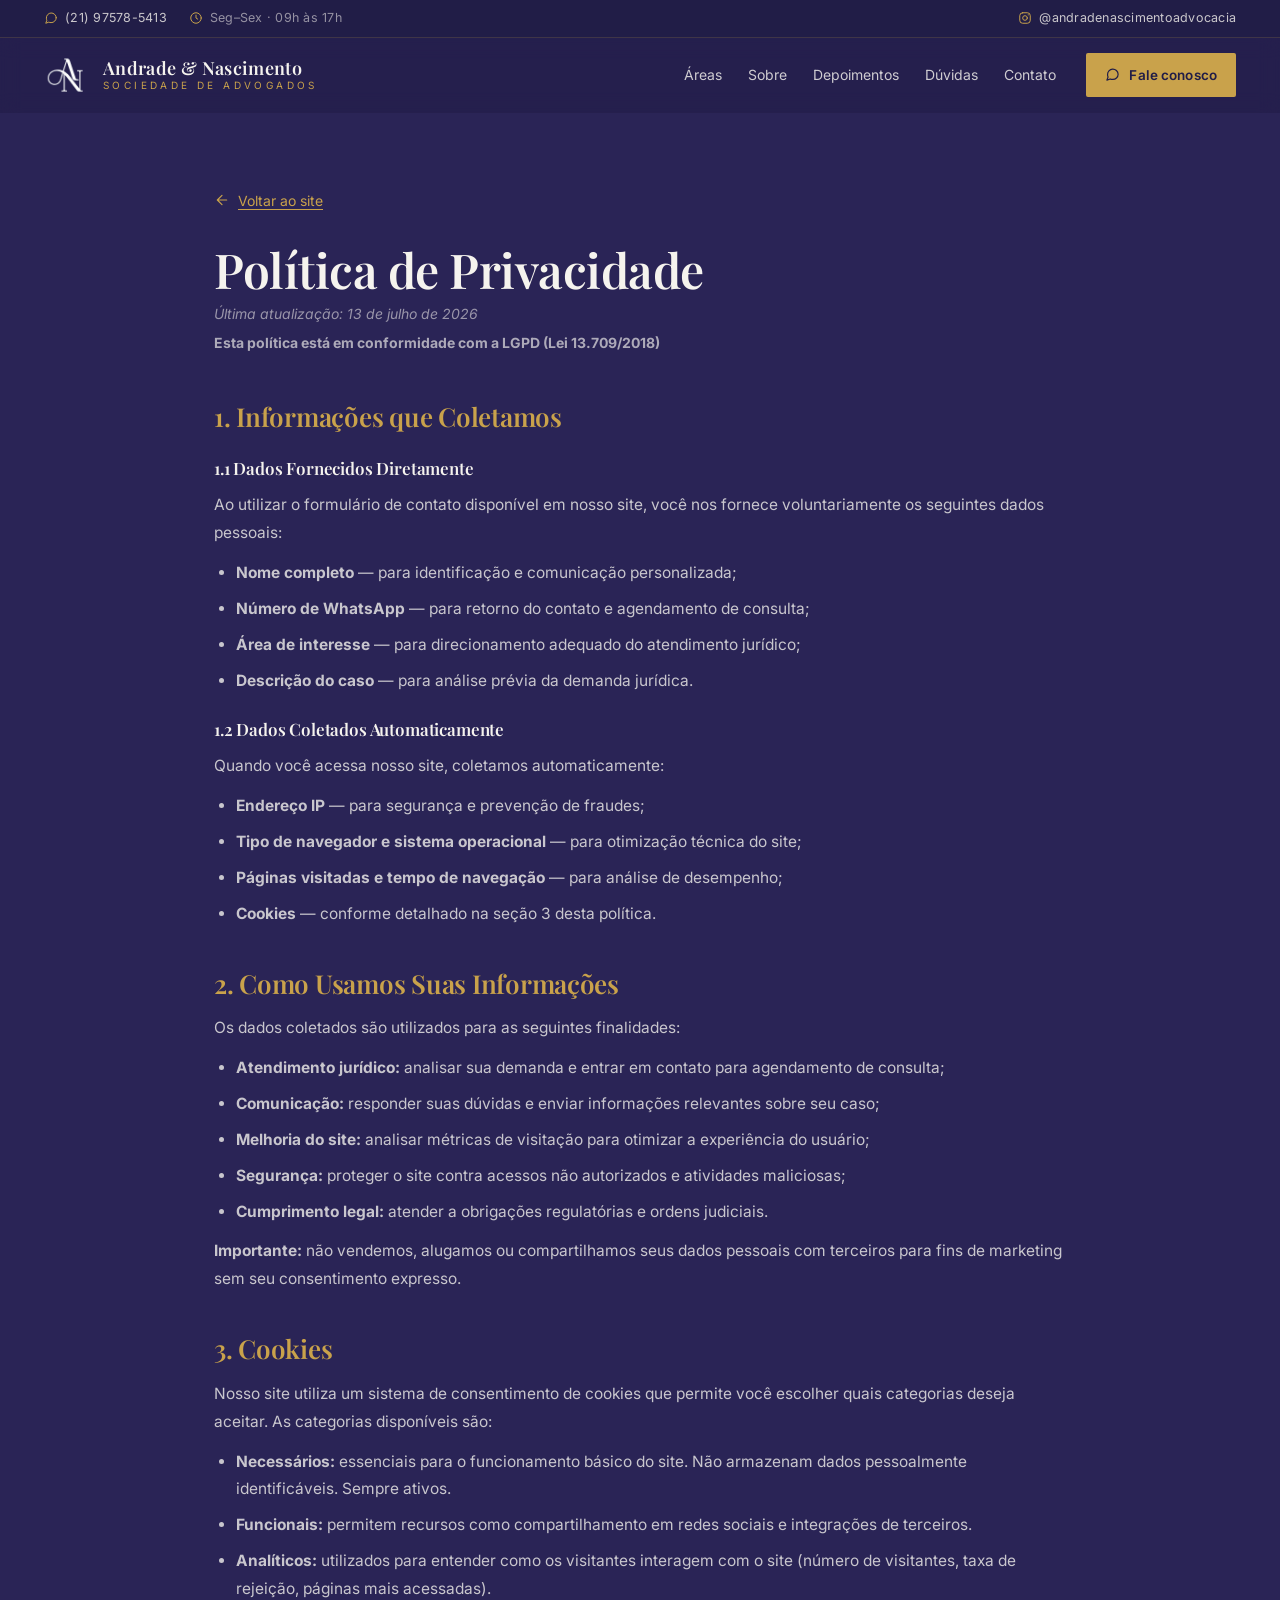
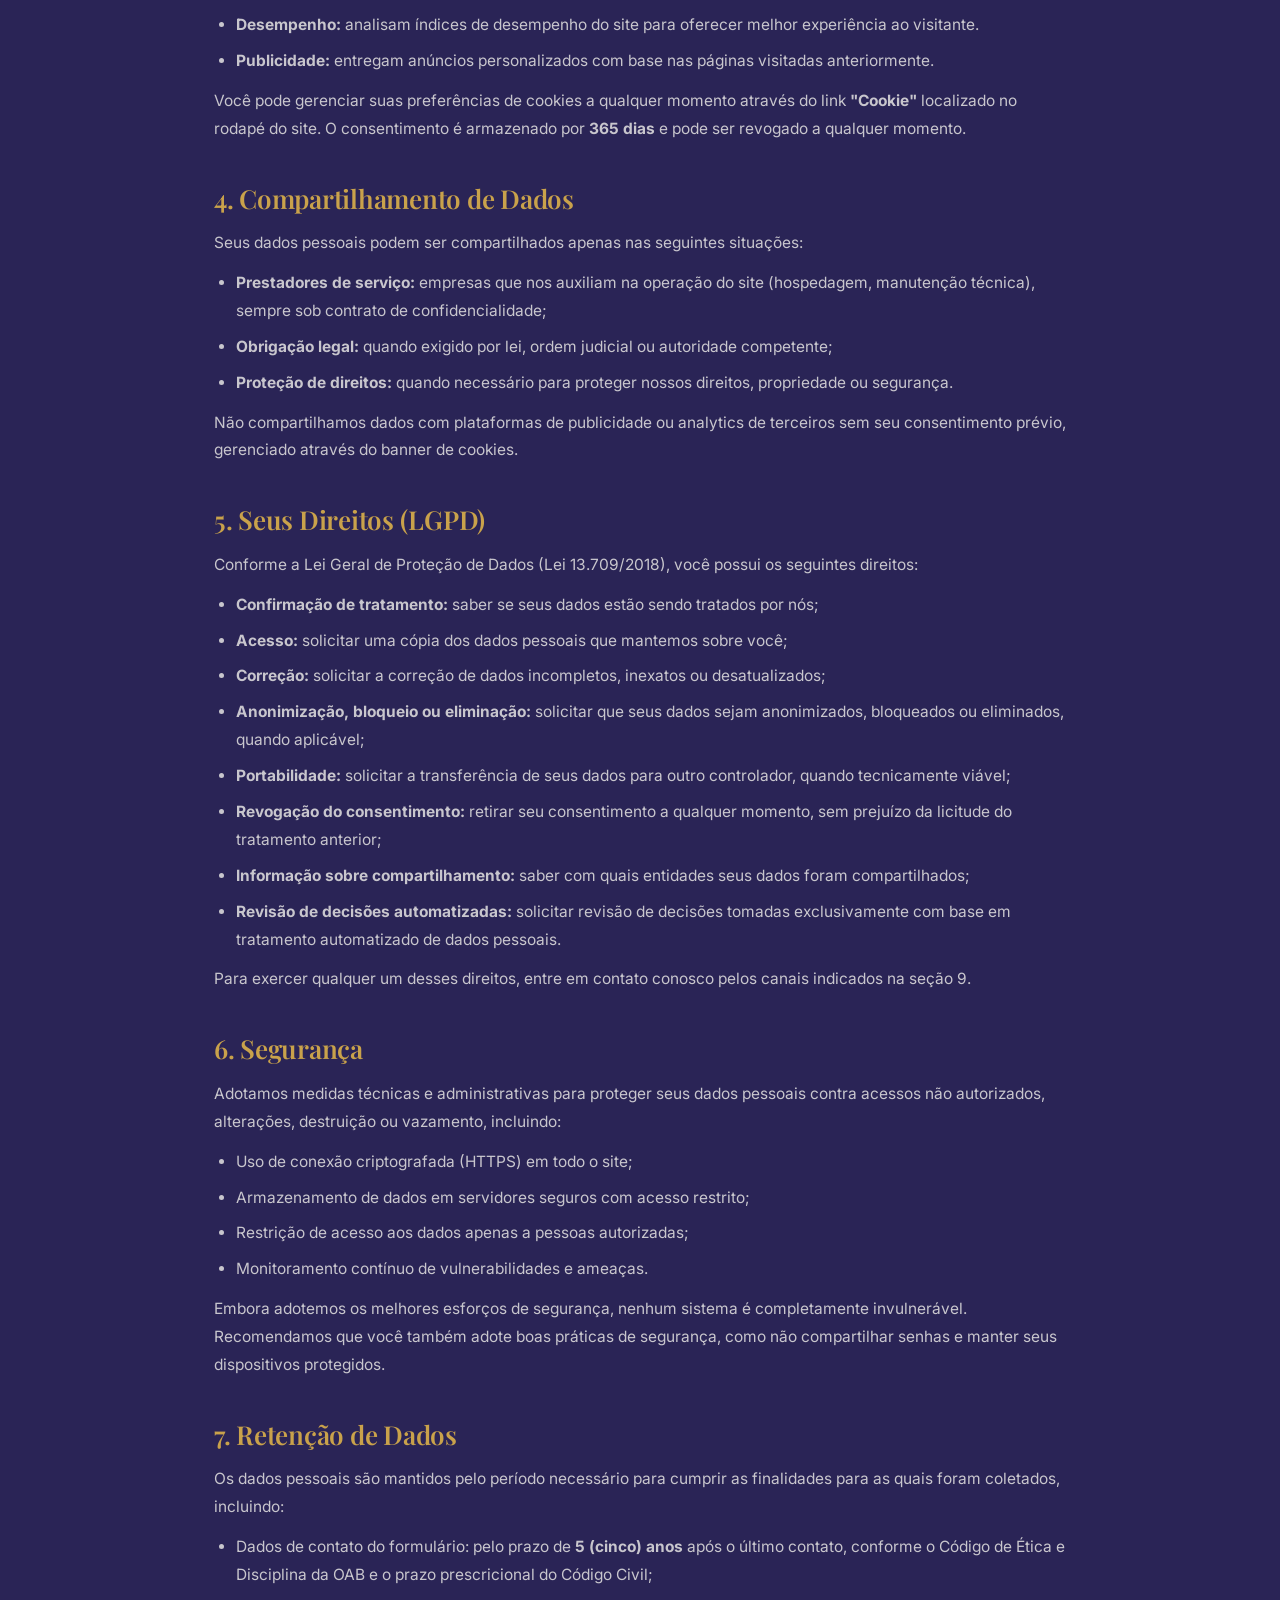
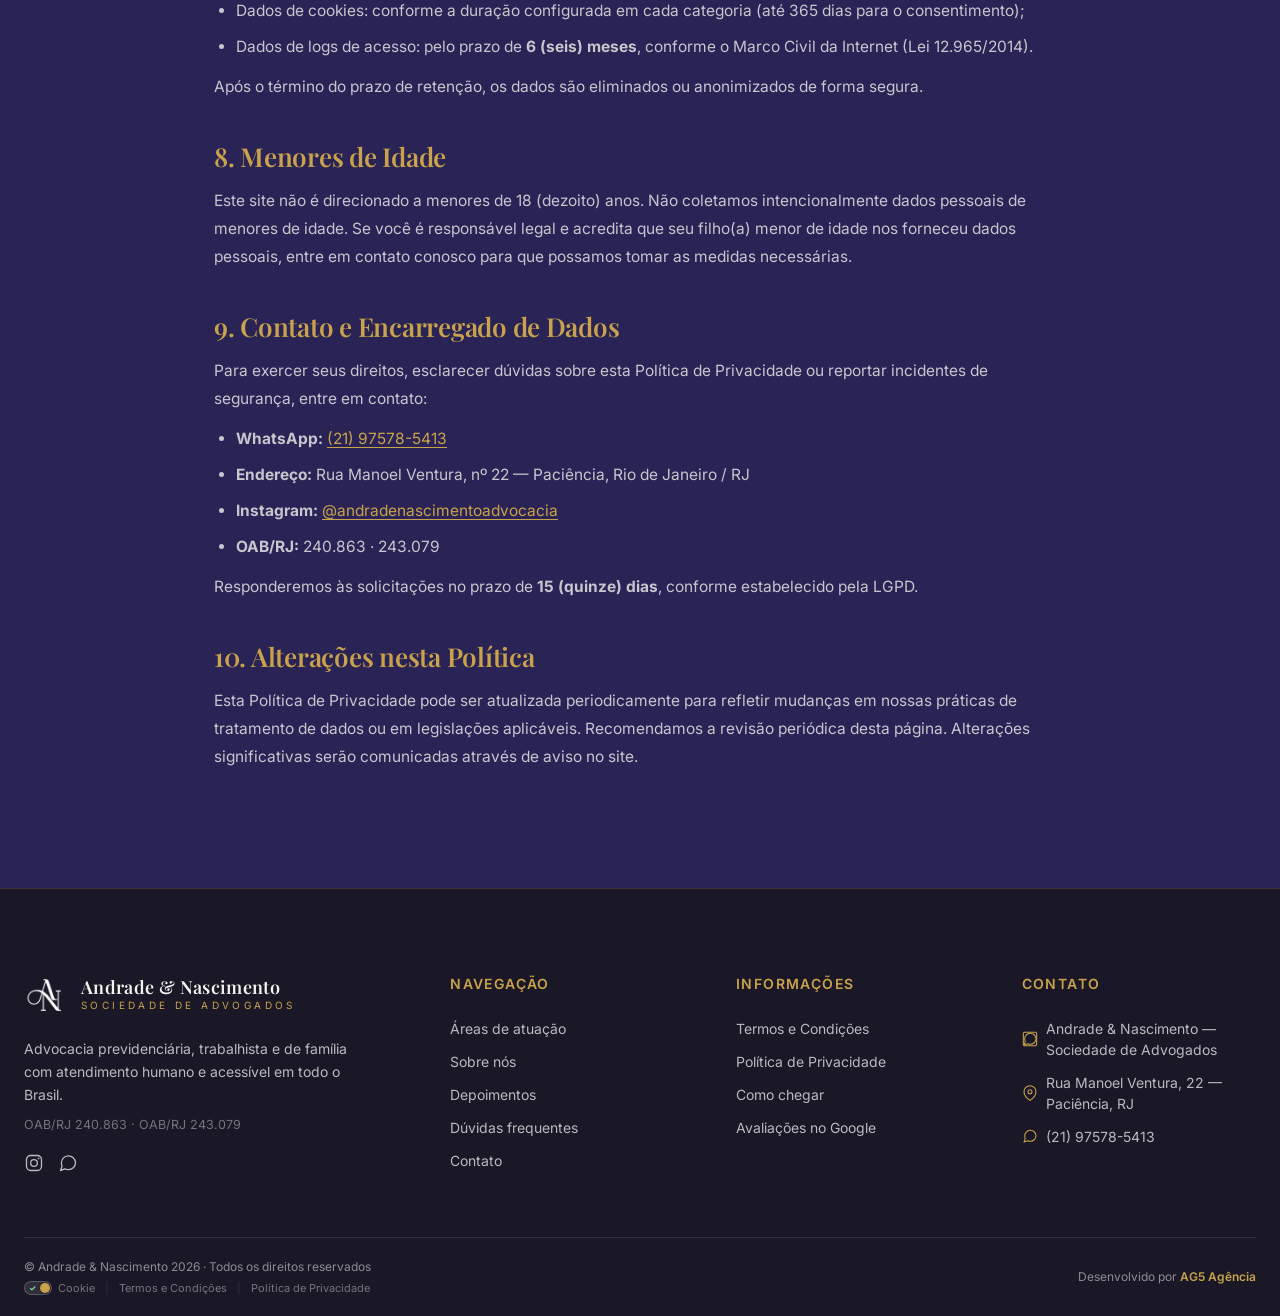
==== politica-de-privacidade.html @ ab5a896f "feat: implement mobile drawer, enhance form validation, and add WhatsApp engagement notifications an" ====
<!DOCTYPE html>
<html lang="pt-BR">
<head>
<meta charset="UTF-8">
<meta name="viewport" content="width=device-width, initial-scale=1.0">
<title>Política de Privacidade — Andrade &amp; Nascimento</title>
<meta name="description" content="Política de Privacidade da Andrade &amp; Nascimento Sociedade de Advogados. Conformidade com a LGPD (Lei 13.709/2018).">
<link rel="icon" href="assets/favicon-andrade-nascimento.webp">
<link rel="preconnect" href="https://fonts.googleapis.com">
<link rel="preconnect" href="https://fonts.gstatic.com" crossorigin>
<link href="https://fonts.googleapis.com/css2?family=Playfair+Display:ital,wght@0,400;0,500;0,600;0,700;0,800;1,400;1,500&family=Inter:wght@300;400;500;600;700&display=swap" rel="stylesheet">
<link rel="stylesheet" href="style.css">
<style>
.legal-page{max-width:900px;margin:0 auto;padding:clamp(40px,6vw,80px) 24px}
.legal-page h1{font-size:clamp(32px,4vw,48px);line-height:1.1;color:var(--offwhite);margin-bottom:8px}
.legal-page .legal-date{font-size:14px;color:rgba(245,243,238,.55);margin-bottom:8px;display:block}
.legal-page .legal-lgpd{font-size:14px;color:rgba(245,243,238,.65);margin-bottom:48px;display:block}
.legal-page section{margin-bottom:40px}
.legal-page h2{font-size:clamp(20px,2.4vw,26px);color:var(--gold);margin-bottom:14px;line-height:1.25}
.legal-page h3{font-size:17px;color:var(--offwhite);margin:22px 0 10px;font-weight:600}
.legal-page p,.legal-page li{font-size:15.5px;line-height:1.8;color:rgba(245,243,238,.78)}
.legal-page ul{margin:12px 0;padding-left:22px}
.legal-page li{margin-bottom:8px}
.legal-page a{color:var(--gold);text-decoration:underline;text-underline-offset:3px}
.legal-page a:hover{color:var(--champagne)}
.legal-back{display:inline-flex;align-items:center;gap:8px;margin-bottom:32px;font-size:14px;color:var(--gold)}
.legal-back svg{width:16px;height:16px}
@media (max-width:560px){
  .legal-page{padding:32px 20px}
  .legal-page h1{font-size:28px}
}
</style>
</head>
<body>

<!-- ===== TOP BAR ===== -->
<div class="topbar">
  <div class="topbar__inner">
    <div class="topbar__left">
      <a class="topbar__item" href="https://wa.me/5521975785413" target="_blank" rel="noopener">
        <svg viewBox="0 0 24 24" fill="none" stroke="var(--gold)" stroke-width="1.7" stroke-linecap="round" stroke-linejoin="round"><path d="M21 11.5a8.4 8.4 0 0 1-8.9 8.4 8.4 8.4 0 0 1-3.9-.8L3 21l1.9-5.1a8.4 8.4 0 0 1-.8-3.6 8.4 8.4 0 1 1 16.9-.8z"/></svg>
        (21) 97578-5413
      </a>
      <span class="topbar__item topbar__item--muted">
        <svg viewBox="0 0 24 24" fill="none" stroke="var(--gold)" stroke-width="1.7" stroke-linecap="round" stroke-linejoin="round"><circle cx="12" cy="12" r="9"/><path d="M12 7v5l3 2"/></svg>
        Seg–Sex · 09h às 17h
      </span>
    </div>
    <a class="topbar__item" href="https://instagram.com/andradenascimentoadvocacia" target="_blank" rel="noopener">
      <svg viewBox="0 0 24 24" fill="none" stroke="var(--gold)" stroke-width="1.7" stroke-linecap="round" stroke-linejoin="round"><rect x="3" y="3" width="18" height="18" rx="5"/><circle cx="12" cy="12" r="4"/><circle cx="17.5" cy="6.5" r="1" fill="var(--gold)" stroke="none"/></svg>
      @andradenascimentoadvocacia
    </a>
  </div>
</div>

<!-- ===== NAV ===== -->
<nav class="nav" id="nav">
  <div class="nav__inner">
    <a class="brand" href="index.html">
      <img src="assets/logo-andrade-nascimento-advocacia.webp" alt="Logotipo Andrade &amp; Nascimento Sociedade de Advogados" width="46" height="46">
      <span class="brand__text">
        <span class="brand__name">Andrade &amp; Nascimento</span>
        <span class="brand__sub">Sociedade de Advogados</span>
      </span>
    </a>
    <div class="nav__right">
      <div class="nav__links">
        <a href="index.html#areas">Áreas</a>
        <a href="index.html#sobre">Sobre</a>
        <a href="index.html#depoimentos">Depoimentos</a>
        <a href="index.html#faq">Dúvidas</a>
        <a href="index.html#contato">Contato</a>
      </div>
      <a class="btn btn--gold btn--sm" href="https://wa.me/5521975785413" target="_blank" rel="noopener">
        <svg viewBox="0 0 24 24" fill="none" stroke="#211d47" stroke-width="1.9" stroke-linecap="round" stroke-linejoin="round"><path d="M21 11.5a8.4 8.4 0 0 1-8.9 8.4 8.4 8.4 0 0 1-3.9-.8L3 21l1.9-5.1a8.4 8.4 0 0 1-.8-3.6 8.4 8.4 0 1 1 16.9-.8z"/></svg>
        Fale conosco
      </a>
    </div>
  </div>
</nav>

<!-- ===== MAIN ===== -->
<main class="legal-page">
  <a class="legal-back" href="index.html">
    <svg viewBox="0 0 24 24" fill="none" stroke="currentColor" stroke-width="1.8" stroke-linecap="round" stroke-linejoin="round"><path d="M19 12H5M12 19l-7-7 7-7"/></svg>
    Voltar ao site
  </a>

  <h1>Política de Privacidade</h1>
  <span class="legal-date"><em>Última atualização: 13 de julho de 2026</em></span>
  <span class="legal-lgpd"><strong>Esta política está em conformidade com a LGPD (Lei 13.709/2018)</strong></span>

  <section>
    <h2>1. Informações que Coletamos</h2>
    <h3>1.1 Dados Fornecidos Diretamente</h3>
    <p>Ao utilizar o formulário de contato disponível em nosso site, você nos fornece voluntariamente os seguintes dados pessoais:</p>
    <ul>
      <li><strong>Nome completo</strong> — para identificação e comunicação personalizada;</li>
      <li><strong>Número de WhatsApp</strong> — para retorno do contato e agendamento de consulta;</li>
      <li><strong>Área de interesse</strong> — para direcionamento adequado do atendimento jurídico;</li>
      <li><strong>Descrição do caso</strong> — para análise prévia da demanda jurídica.</li>
    </ul>
    <h3>1.2 Dados Coletados Automaticamente</h3>
    <p>Quando você acessa nosso site, coletamos automaticamente:</p>
    <ul>
      <li><strong>Endereço IP</strong> — para segurança e prevenção de fraudes;</li>
      <li><strong>Tipo de navegador e sistema operacional</strong> — para otimização técnica do site;</li>
      <li><strong>Páginas visitadas e tempo de navegação</strong> — para análise de desempenho;</li>
      <li><strong>Cookies</strong> — conforme detalhado na seção 3 desta política.</li>
    </ul>
  </section>

  <section>
    <h2>2. Como Usamos Suas Informações</h2>
    <p>Os dados coletados são utilizados para as seguintes finalidades:</p>
    <ul>
      <li><strong>Atendimento jurídico:</strong> analisar sua demanda e entrar em contato para agendamento de consulta;</li>
      <li><strong>Comunicação:</strong> responder suas dúvidas e enviar informações relevantes sobre seu caso;</li>
      <li><strong>Melhoria do site:</strong> analisar métricas de visitação para otimizar a experiência do usuário;</li>
      <li><strong>Segurança:</strong> proteger o site contra acessos não autorizados e atividades maliciosas;</li>
      <li><strong>Cumprimento legal:</strong> atender a obrigações regulatórias e ordens judiciais.</li>
    </ul>
    <p><strong>Importante:</strong> não vendemos, alugamos ou compartilhamos seus dados pessoais com terceiros para fins de marketing sem seu consentimento expresso.</p>
  </section>

  <section>
    <h2>3. Cookies</h2>
    <p>Nosso site utiliza um sistema de consentimento de cookies que permite você escolher quais categorias deseja aceitar. As categorias disponíveis são:</p>
    <ul>
      <li><strong>Necessários:</strong> essenciais para o funcionamento básico do site. Não armazenam dados pessoalmente identificáveis. Sempre ativos.</li>
      <li><strong>Funcionais:</strong> permitem recursos como compartilhamento em redes sociais e integrações de terceiros.</li>
      <li><strong>Analíticos:</strong> utilizados para entender como os visitantes interagem com o site (número de visitantes, taxa de rejeição, páginas mais acessadas).</li>
      <li><strong>Desempenho:</strong> analisam índices de desempenho do site para oferecer melhor experiência ao visitante.</li>
      <li><strong>Publicidade:</strong> entregam anúncios personalizados com base nas páginas visitadas anteriormente.</li>
    </ul>
    <p>Você pode gerenciar suas preferências de cookies a qualquer momento através do link <strong>"Cookie"</strong> localizado no rodapé do site. O consentimento é armazenado por <strong>365 dias</strong> e pode ser revogado a qualquer momento.</p>
  </section>

  <section>
    <h2>4. Compartilhamento de Dados</h2>
    <p>Seus dados pessoais podem ser compartilhados apenas nas seguintes situações:</p>
    <ul>
      <li><strong>Prestadores de serviço:</strong> empresas que nos auxiliam na operação do site (hospedagem, manutenção técnica), sempre sob contrato de confidencialidade;</li>
      <li><strong>Obrigação legal:</strong> quando exigido por lei, ordem judicial ou autoridade competente;</li>
      <li><strong>Proteção de direitos:</strong> quando necessário para proteger nossos direitos, propriedade ou segurança.</li>
    </ul>
    <p>Não compartilhamos dados com plataformas de publicidade ou analytics de terceiros sem seu consentimento prévio, gerenciado através do banner de cookies.</p>
  </section>

  <section>
    <h2>5. Seus Direitos (LGPD)</h2>
    <p>Conforme a Lei Geral de Proteção de Dados (Lei 13.709/2018), você possui os seguintes direitos:</p>
    <ul>
      <li><strong>Confirmação de tratamento:</strong> saber se seus dados estão sendo tratados por nós;</li>
      <li><strong>Acesso:</strong> solicitar uma cópia dos dados pessoais que mantemos sobre você;</li>
      <li><strong>Correção:</strong> solicitar a correção de dados incompletos, inexatos ou desatualizados;</li>
      <li><strong>Anonimização, bloqueio ou eliminação:</strong> solicitar que seus dados sejam anonimizados, bloqueados ou eliminados, quando aplicável;</li>
      <li><strong>Portabilidade:</strong> solicitar a transferência de seus dados para outro controlador, quando tecnicamente viável;</li>
      <li><strong>Revogação do consentimento:</strong> retirar seu consentimento a qualquer momento, sem prejuízo da licitude do tratamento anterior;</li>
      <li><strong>Informação sobre compartilhamento:</strong> saber com quais entidades seus dados foram compartilhados;</li>
      <li><strong>Revisão de decisões automatizadas:</strong> solicitar revisão de decisões tomadas exclusivamente com base em tratamento automatizado de dados pessoais.</li>
    </ul>
    <p>Para exercer qualquer um desses direitos, entre em contato conosco pelos canais indicados na seção 9.</p>
  </section>

  <section>
    <h2>6. Segurança</h2>
    <p>Adotamos medidas técnicas e administrativas para proteger seus dados pessoais contra acessos não autorizados, alterações, destruição ou vazamento, incluindo:</p>
    <ul>
      <li>Uso de conexão criptografada (HTTPS) em todo o site;</li>
      <li>Armazenamento de dados em servidores seguros com acesso restrito;</li>
      <li>Restrição de acesso aos dados apenas a pessoas autorizadas;</li>
      <li>Monitoramento contínuo de vulnerabilidades e ameaças.</li>
    </ul>
    <p>Embora adotemos os melhores esforços de segurança, nenhum sistema é completamente invulnerável. Recomendamos que você também adote boas práticas de segurança, como não compartilhar senhas e manter seus dispositivos protegidos.</p>
  </section>

  <section>
    <h2>7. Retenção de Dados</h2>
    <p>Os dados pessoais são mantidos pelo período necessário para cumprir as finalidades para as quais foram coletados, incluindo:</p>
    <ul>
      <li>Dados de contato do formulário: pelo prazo de <strong>5 (cinco) anos</strong> após o último contato, conforme o Código de Ética e Disciplina da OAB e o prazo prescricional do Código Civil;</li>
      <li>Dados de cookies: conforme a duração configurada em cada categoria (até 365 dias para o consentimento);</li>
      <li>Dados de logs de acesso: pelo prazo de <strong>6 (seis) meses</strong>, conforme o Marco Civil da Internet (Lei 12.965/2014).</li>
    </ul>
    <p>Após o término do prazo de retenção, os dados são eliminados ou anonimizados de forma segura.</p>
  </section>

  <section>
    <h2>8. Menores de Idade</h2>
    <p>Este site não é direcionado a menores de 18 (dezoito) anos. Não coletamos intencionalmente dados pessoais de menores de idade. Se você é responsável legal e acredita que seu filho(a) menor de idade nos forneceu dados pessoais, entre em contato conosco para que possamos tomar as medidas necessárias.</p>
  </section>

  <section>
    <h2>9. Contato e Encarregado de Dados</h2>
    <p>Para exercer seus direitos, esclarecer dúvidas sobre esta Política de Privacidade ou reportar incidentes de segurança, entre em contato:</p>
    <ul>
      <li><strong>WhatsApp:</strong> <a href="https://wa.me/5521975785413" target="_blank" rel="noopener">(21) 97578-5413</a></li>
      <li><strong>Endereço:</strong> Rua Manoel Ventura, nº 22 — Paciência, Rio de Janeiro / RJ</li>
      <li><strong>Instagram:</strong> <a href="https://instagram.com/andradenascimentoadvocacia" target="_blank" rel="noopener">@andradenascimentoadvocacia</a></li>
      <li><strong>OAB/RJ:</strong> 240.863 · 243.079</li>
    </ul>
    <p>Responderemos às solicitações no prazo de <strong>15 (quinze) dias</strong>, conforme estabelecido pela LGPD.</p>
  </section>

  <section>
    <h2>10. Alterações nesta Política</h2>
    <p>Esta Política de Privacidade pode ser atualizada periodicamente para refletir mudanças em nossas práticas de tratamento de dados ou em legislações aplicáveis. Recomendamos a revisão periódica desta página. Alterações significativas serão comunicadas através de aviso no site.</p>
  </section>
</main>

<!-- ===== FOOTER ===== -->
<footer class="footer">
  <div class="footer__inner">
    <div class="footer__grid">
      <!-- Coluna 1: Marca/Identidade -->
      <div class="footer__col footer__col--brand">
        <div class="brand brand--footer">
          <img src="assets/logo-andrade-nascimento-advocacia.webp" alt="Logotipo Andrade &amp; Nascimento Sociedade de Advogados" width="44" height="44">
          <span class="brand__text">
            <span class="brand__name">Andrade &amp; Nascimento</span>
            <span class="brand__sub">Sociedade de Advogados</span>
          </span>
        </div>
        <p class="footer__about">Advocacia previdenciária, trabalhista e de família com atendimento humano e acessível em todo o Brasil.</p>
        <p class="footer__oab">OAB/RJ 240.863 · OAB/RJ 243.079</p>
        <div class="footer__social">
          <a href="https://instagram.com/andradenascimentoadvocacia" target="_blank" rel="noopener" aria-label="Instagram">
            <svg viewBox="0 0 24 24" fill="none" stroke="currentColor" stroke-width="1.6" stroke-linecap="round" stroke-linejoin="round"><rect x="3" y="3" width="18" height="18" rx="5"/><circle cx="12" cy="12" r="4"/><circle cx="17.5" cy="6.5" r="1" fill="currentColor" stroke="none"/></svg>
          </a>
          <a href="https://wa.me/5521975785413" target="_blank" rel="noopener" aria-label="WhatsApp">
            <svg viewBox="0 0 24 24" fill="none" stroke="currentColor" stroke-width="1.6" stroke-linecap="round" stroke-linejoin="round"><path d="M21 11.5a8.4 8.4 0 0 1-8.9 8.4 8.4 8.4 0 0 1-3.9-.8L3 21l1.9-5.1a8.4 8.4 0 0 1-.8-3.6 8.4 8.4 0 1 1 16.9-.8z"/></svg>
          </a>
        </div>
      </div>
      <!-- Coluna 2: Links Rápidos -->
      <div class="footer__col">
        <p class="footer__title">Navegação</p>
        <div class="footer__links">
          <a href="index.html#areas">Áreas de atuação</a>
          <a href="index.html#sobre">Sobre nós</a>
          <a href="index.html#depoimentos">Depoimentos</a>
          <a href="index.html#faq">Dúvidas frequentes</a>
          <a href="index.html#contato">Contato</a>
        </div>
      </div>
      <!-- Coluna 3: Links Úteis -->
      <div class="footer__col">
        <p class="footer__title">Informações</p>
        <div class="footer__links">
          <a href="termos-e-condicoes.html">Termos e Condições</a>
          <a href="politica-de-privacidade.html">Política de Privacidade</a>
          <a href="index.html#localizacao">Como chegar</a>
          <a href="https://www.google.com/search?q=Andrade+e+Nascimento+Advocacia+Paci%C3%AAncia" target="_blank" rel="noopener">Avaliações no Google</a>
        </div>
      </div>
      <!-- Coluna 4: Contato -->
      <div class="footer__col">
        <p class="footer__title">Contato</p>
        <div class="footer__links footer__links--contact">
          <a class="footer__contact" href="https://www.google.com/search?q=Andrade+e+Nascimento+Advocacia+Paci%C3%AAncia" target="_blank" rel="noopener">
            <svg viewBox="0 0 24 24" fill="none" stroke="var(--gold)" stroke-width="1.6" stroke-linecap="round" stroke-linejoin="round"><path d="M3 21l1.9-5.1a8.4 8.4 0 0 1-.8-3.6 8.4 8.4 0 1 1 16.9-.8 8.4 8.4 0 0 1-8.9 8.4 8.4 8.4 0 0 1-3.9-.8L3 21z"/><rect x="2" y="2" width="20" height="20" rx="2" fill="none"/></svg>
            Andrade &amp; Nascimento — Sociedade de Advogados
          </a>
          <a class="footer__contact" href="https://www.google.com/maps/dir/?api=1&destination=Rua+Manoel+Ventura+22+Paci%C3%AAncia+Rio+de+Janeiro+RJ" target="_blank" rel="noopener">
            <svg viewBox="0 0 24 24" fill="none" stroke="var(--gold)" stroke-width="1.6" stroke-linecap="round" stroke-linejoin="round"><path d="M21 10c0 7-9 13-9 13s-9-6-9-13a9 9 0 0 1 18 0z"/><circle cx="12" cy="10" r="3"/></svg>
            Rua Manoel Ventura, 22 — Paciência, RJ
          </a>
          <a class="footer__contact" href="https://wa.me/5521975785413" target="_blank" rel="noopener">
            <svg viewBox="0 0 24 24" fill="none" stroke="var(--gold)" stroke-width="1.6" stroke-linecap="round" stroke-linejoin="round"><path d="M21 11.5a8.4 8.4 0 0 1-8.9 8.4 8.4 8.4 0 0 1-3.9-.8L3 21l1.9-5.1a8.4 8.4 0 0 1-.8-3.6 8.4 8.4 0 1 1 16.9-.8z"/></svg>
            (21) 97578-5413
          </a>
        </div>
      </div>
    </div>
    <div class="footer__bottom">
      <div class="footer__credits-left">
        <span>© Andrade &amp; Nascimento 2026 · Todos os direitos reservados</span>
        <div class="footer-legal-links">
          
<a href="#" id="ck-prefs-link" class="ck-prefs-link">
  <span id="cookie-toggle" class="cookie-toggle">
    <span class="cookie-toggle__check">✓</span>
    <span class="cookie-toggle__x">✕</span>
    <span id="cookie-toggle-dot" class="cookie-toggle__dot"></span>
  </span>
  Cookie
</a>
          <span class="footer-legal-links__sep">|</span>
          <a href="termos-e-condicoes.html">Termos e Condições</a>
          <span class="footer-legal-links__sep">|</span>
          <a href="politica-de-privacidade.html">Política de Privacidade</a>
        </div>
      </div>
      <div class="footer__credits-right">
        <span>Desenvolvido por <a href="https://www.ag5agencia.com.br" target="_blank" rel="noopener" class="footer__ag5">AG5 Agência</a></span>
      </div>
    </div>
  </div>
</footer>

<script src="cookie-banner.js" defer></script>
</body>
</html>
---- style.css ----
/* =========================================================
   Andrade & Nascimento — Sociedade de Advogados
   style.css
   ========================================================= */

:root{
  --indigo:#2A2456;      /* fundo base */
  --violet:#3F3169;      /* secundário */
  --navy:#21374D;        /* apoio */
  --indigo-deep:#211d47; /* seções escuras */
  --graphite:#1A1726;    /* texto/rodapé escuro */
  --gold:#C9A24B;        /* destaque principal */
  --champagne:#E4C978;   /* realce */
  --offwhite:#F5F3EE;    /* texto claro */
  --ink:#1A1726;         /* texto sobre claro */

  --serif:'Playfair Display', Georgia, serif;
  --sans:'Inter', system-ui, -apple-system, sans-serif;

  --max:1240px;
  --pad-y:clamp(70px,10vw,120px);
  --pad-x:24px;
  --ease:cubic-bezier(.22,1,.36,1);
}

*{box-sizing:border-box}
html{scroll-behavior:smooth}
body{
  margin:0;
  background:var(--indigo);
  color:var(--offwhite);
  font-family:var(--sans);
  line-height:1.5;
  -webkit-font-smoothing:antialiased;
  overflow-x:hidden;
}
img{display:block;max-width:100%}
h1,h2,h3{margin:0;font-family:var(--serif);font-weight:600;letter-spacing:-.01em}
p{margin:0}
a{color:var(--gold);text-decoration:none;transition:color .25s ease}
a:hover{color:var(--champagne)}
svg{display:block}
::selection{background:var(--gold);color:var(--indigo-deep)}

/* ---------- Utilities ---------- */
.eyebrow{
  font-size:12.5px;letter-spacing:.3em;text-transform:uppercase;
  color:var(--gold);margin:0 0 20px;
}
.eyebrow--line{display:inline-flex;align-items:center;gap:12px}
.eyebrow--line::before{content:"";width:34px;height:1px;background:var(--gold)}

.stars{display:inline-flex;gap:3px}
.stars::before,.stars--gold::before{content:none}

.section-head{max-width:640px;margin-bottom:clamp(40px,6vw,70px)}
.section-head h2{font-size:clamp(30px,4.2vw,52px);line-height:1.1;color:var(--offwhite)}
.section-head--center{text-align:center;margin-left:auto;margin-right:auto}
.section-head--center h2{font-size:clamp(28px,4vw,48px)}
.section-head__text{margin-top:20px;font-size:16px;line-height:1.65;color:rgba(245,243,238,.72)}

.link-arrow{display:inline-flex;align-items:center;gap:9px;font-weight:500;margin-top:26px}
.link-arrow svg{width:17px;height:17px}

/* ---------- Buttons ---------- */
.btn{
  display:inline-flex;align-items:center;justify-content:center;gap:9px;
  font-size:15px;font-weight:600;padding:15px 26px;border-radius:2px;
  border:1px solid transparent;cursor:pointer;letter-spacing:.01em;
  transition:background .25s ease,transform .25s ease,border-color .25s ease,color .25s ease;
}
.btn svg{width:17px;height:17px}
.btn--sm{font-size:13.5px;padding:11px 18px}
.btn--sm svg{width:15px;height:15px}
.btn--block{width:100%}
.btn--gold{background:var(--gold);color:var(--indigo-deep)}
.btn--gold:hover{background:var(--champagne);color:var(--indigo-deep);transform:translateY(-2px)}
.btn--outline{background:transparent;color:var(--offwhite);border-color:rgba(201,162,75,.55)}
.btn--outline:hover{border-color:var(--champagne);color:var(--champagne)}

/* ---------- Reveal ---------- */
.reveal{opacity:0;will-change:opacity,transform;
  transition:opacity .7s var(--ease),transform .7s var(--ease)}
.reveal[data-reveal="up"]{transform:translateY(28px)}
.reveal[data-reveal="left"]{transform:translateX(-38px)}
.reveal[data-reveal="scale"]{transform:scale(.96)}
.reveal.is-shown{opacity:1;transform:none}

/* ---------- Top bar ---------- */
.topbar{background:var(--indigo-deep);border-bottom:1px solid rgba(201,162,75,.18);
  font-size:12.5px;letter-spacing:.02em}
.topbar__inner{max-width:var(--max);margin:0 auto;padding:9px var(--pad-x);
  display:flex;align-items:center;justify-content:space-between;gap:16px;color:rgba(245,243,238,.72)}
.topbar__left{display:flex;align-items:center;gap:22px;flex-wrap:wrap}
.topbar__item{display:inline-flex;align-items:center;gap:7px;color:rgba(245,243,238,.8)}
.topbar__item svg{width:14px;height:14px}
.topbar__item--muted{color:rgba(245,243,238,.55)}

/* ---------- Nav ---------- */
.nav{position:sticky;top:0;z-index:60;background:rgba(33,29,71,.55);
  backdrop-filter:blur(10px);border-bottom:1px solid rgba(201,162,75,0);
  transition:background .35s ease,border-color .35s ease,box-shadow .35s ease}
.nav.is-scrolled{background:rgba(20,17,45,.96);border-bottom-color:rgba(201,162,75,.18);
  box-shadow:0 10px 40px -20px rgba(0,0,0,.6)}
.nav__inner{max-width:var(--max);margin:0 auto;padding:14px var(--pad-x);
  display:flex;align-items:center;justify-content:space-between;gap:18px}
.brand{display:flex;align-items:center;gap:13px;color:var(--offwhite)}
.brand img{width:46px;height:46px;object-fit:contain}
.brand__text{display:flex;flex-direction:column;line-height:1.05}
.brand__name{font-family:var(--serif);font-size:18px;font-weight:600;letter-spacing:.02em;color:var(--offwhite)}
.brand__sub{font-size:10px;letter-spacing:.34em;text-transform:uppercase;color:var(--gold);margin-top:3px}
.nav__right{display:flex;align-items:center;gap:30px}
.nav__links{display:flex;align-items:center;gap:26px;font-size:14px}
.nav__links a{color:rgba(245,243,238,.82)}
.nav__links a:hover{color:var(--champagne)}
.burger{display:none;background:none;border:none;color:var(--offwhite);cursor:pointer;padding:6px}
.burger svg{width:26px;height:26px}

/* ---------- Mobile drawer ---------- */
.drawer-overlay{position:fixed;inset:0;z-index:9998;background:rgba(15,12,34,.62);
  opacity:0;visibility:hidden;pointer-events:none;transition:opacity .38s ease,visibility .38s ease}
.drawer-overlay.is-open{opacity:1;visibility:visible;pointer-events:auto}
.drawer{position:fixed;top:0;right:0;bottom:0;z-index:9999;width:min(86vw,360px);
  background:var(--indigo-deep);border-left:1px solid rgba(201,162,75,.22);
  box-shadow:-26px 0 70px rgba(0,0,0,.45);
  display:flex;flex-direction:column;padding:24px 24px 30px;
  transform:translateX(100%);transition:transform .42s var(--ease);
  overflow-y:auto;overscroll-behavior:contain}
.drawer.is-open{transform:translateX(0)}
.drawer__head{display:flex;justify-content:space-between;align-items:center;gap:14px;
  margin-bottom:28px;padding-bottom:20px;border-bottom:1px solid rgba(201,162,75,.16)}
.drawer__brand{display:flex;align-items:center;gap:11px}
.drawer__brand img{width:38px;height:38px}
.drawer__brand .brand__name{font-family:var(--serif);font-size:16px;line-height:1.1;color:var(--offwhite)}
.drawer__brand .brand__sub{display:block;font-size:10.5px;letter-spacing:.14em;text-transform:uppercase;color:var(--gold);margin-top:3px}
.drawer__close{background:none;border:none;color:var(--offwhite);cursor:pointer;padding:6px;flex-shrink:0;transition:color .2s ease,transform .25s ease}
.drawer__close:hover{color:var(--champagne);transform:rotate(90deg)}
.drawer__close svg{width:26px;height:26px}
.drawer__links{display:flex;flex-direction:column;font-family:var(--serif);font-size:25px}
.drawer__links a{color:var(--offwhite);opacity:.78;padding:14px 0;border-bottom:1px solid rgba(201,162,75,.12);
  transition:opacity .22s ease,color .22s ease,padding-left .22s ease}
.drawer__links a:hover{opacity:1;color:var(--champagne);padding-left:8px}
.drawer__links a:last-child{border-bottom:none}
.drawer__cta{margin-top:auto;font-size:16px;padding:16px}

/* ---------- Hero ---------- */
.hero{position:relative;min-height:92vh;display:flex;align-items:center;overflow:hidden}
.hero__bg{position:absolute;inset:0;background:url('assets/equipe-advogadas-andrade-nascimento.webp') center/cover;background-position:70% 28%}
.hero__overlay{position:absolute;inset:0;background:linear-gradient(103deg,rgba(20,17,45,.96) 0%,rgba(33,29,71,.9) 38%,rgba(42,36,86,.6) 72%,rgba(42,36,86,.32) 100%)}
.hero__fade{position:absolute;inset:0;background:linear-gradient(to top,rgba(20,17,45,.9),rgba(20,17,45,0) 30%)}
.hero__inner{position:relative;z-index:2;max-width:var(--max);margin:0 auto;padding:80px var(--pad-x);width:100%}
.hero__content{max-width:640px}
.hero__title{font-size:clamp(44px,6.2vw,80px);line-height:1.02;color:var(--offwhite)}
.hero__title em{font-style:italic;color:var(--champagne);font-weight:500}
.hero__sub{margin-top:26px;font-size:clamp(16px,1.5vw,19px);line-height:1.65;color:rgba(245,243,238,.82);max-width:520px}
.hero__cta{margin-top:36px;display:flex;flex-wrap:wrap;gap:14px}
.hero__rating{margin-top:44px;display:flex;align-items:center;gap:16px;font-size:13px;color:rgba(245,243,238,.72)}
.hero__rating strong{color:var(--offwhite);font-weight:600}
.hero__photo{display:none}

/* Hero — ajuste desktop: caber 100% dentro da tela (cabeçalho topbar+nav ≈ 113px)
   e comprimir o ritmo vertical com vh, mantendo respiro premium em telas altas */
@media (min-width:901px){
  .hero{min-height:calc(100vh - 116px)}
  .hero__inner{padding:clamp(20px,4vh,56px) var(--pad-x)}
  .hero__sub{margin-top:clamp(18px,2.4vh,26px)}
  .hero__cta{margin-top:clamp(24px,3vh,36px)}
  .hero__rating{margin-top:clamp(24px,3.4vh,44px)}
}

/* Hero — versão mobile (Modelo B): texto no topo sobre fundo sólido (legibilidade total),
   foto da equipe emoldurada premium após o CTA. Fundo sólido no topo também garante
   que o botão hambúrguer não fique apagado sobre a imagem ao abrir o site. */
@media (max-width:900px){
  .nav{background:rgba(20,17,45,.9);border-bottom-color:rgba(201,162,75,.14)}
  .nav__right>.btn{display:none}          /* deixa espaço p/ o hambúrguer; CTA fica no drawer */
  /* marca encolhível (com reticências) p/ o hambúrguer nunca ser empurrado p/ fora da tela */
  .nav__inner{gap:12px;flex-wrap:nowrap}
  .brand{min-width:0;flex:0 1 auto}
  .brand img{width:40px;height:40px;flex-shrink:0}
  .brand__text{min-width:0}
  .brand__name{font-size:16px;white-space:nowrap;overflow:hidden;text-overflow:ellipsis}
  .brand__sub{font-size:9px;letter-spacing:.16em;white-space:nowrap;overflow:hidden;text-overflow:ellipsis}
  .nav__right{flex:0 0 auto;gap:0}
  .burger{flex-shrink:0;color:var(--offwhite)}
  .hero{min-height:auto;background:var(--indigo)}
  .hero__bg,.hero__overlay,.hero__fade{display:none}
  .hero__inner{padding:clamp(34px,9vw,54px) var(--pad-x) clamp(48px,12vw,72px)}
  .hero__content{max-width:none}
  .hero__title{font-size:clamp(40px,11vw,60px);line-height:1.05}
  .hero__sub{max-width:none;margin-top:18px;font-size:16px}
  .hero__cta{margin-top:26px;flex-direction:column;align-items:stretch}
  .hero__cta .btn{width:100%;justify-content:center}
  .hero__rating{margin-top:22px;flex-wrap:wrap;gap:8px 12px;font-size:12.5px}
  .hero__photo{display:block;margin-top:34px;position:relative;border-radius:4px;
    overflow:hidden;border:1px solid rgba(201,162,75,.55);
    box-shadow:0 26px 60px -26px rgba(0,0,0,.72);
    outline:1px solid rgba(201,162,75,.2);outline-offset:6px}
  .hero__photo img{width:100%;height:auto;display:block}
}

/* ---------- Marquee ---------- */
.marquee{background:var(--indigo-deep);border-top:1px solid rgba(201,162,75,.2);
  border-bottom:1px solid rgba(201,162,75,.2);overflow:hidden;padding:16px 0}
.marquee__track{display:flex;width:max-content;animation:an-marquee 32s linear infinite}
.marquee__group{display:inline-flex;align-items:center;font-family:var(--serif);
  font-style:italic;font-size:19px;color:rgba(245,243,238,.62);white-space:nowrap}
@keyframes an-marquee{from{transform:translateX(0)}to{transform:translateX(-50%)}}

/* ---------- Pain ---------- */
.pain{background:var(--navy);padding:var(--pad-y) var(--pad-x);position:relative;overflow:hidden}
.pain__mark{position:absolute;top:-60px;right:-40px;font-family:var(--serif);font-size:340px;
  line-height:1;color:rgba(201,162,75,.05);pointer-events:none;user-select:none}
.pain__inner{max-width:1000px;margin:0 auto;position:relative;z-index:2}
.pain__title{font-size:clamp(30px,4.6vw,56px);line-height:1.12;color:var(--offwhite);max-width:900px}
.pain__title em{color:var(--champagne);font-style:italic}
.pain__text{margin-top:26px;font-size:clamp(16px,1.5vw,19px);line-height:1.7;color:rgba(245,243,238,.78);max-width:640px}
.pain .btn{margin-top:34px}

/* ---------- Services ---------- */
.services{background:var(--indigo);padding:var(--pad-y) var(--pad-x)}
.services__inner{max-width:1180px;margin:0 auto}
.services__list{display:flex;flex-direction:column;border-top:1px solid rgba(201,162,75,.16)}
.service{display:grid;grid-template-columns:130px 1fr auto;gap:24px;align-items:center;
  padding:30px 12px;border-bottom:1px solid rgba(201,162,75,.16);color:var(--offwhite);
  transition:opacity .6s ease,transform .6s ease,background .3s ease,padding .3s ease}
.service:hover{background:rgba(201,162,75,.06);padding-left:24px;padding-right:24px}
.service__num{font-family:var(--serif);font-size:clamp(46px,6vw,76px);line-height:.9;color:var(--gold);opacity:.85}
.service__body{display:flex;flex-direction:column;gap:9px}
.service__title{font-family:var(--serif);font-size:clamp(22px,2.6vw,30px);color:var(--offwhite)}
.service__desc{font-size:15px;line-height:1.6;color:rgba(245,243,238,.68);max-width:640px}
.service__arrow{width:48px;height:48px;border:1px solid rgba(201,162,75,.4);border-radius:50%;
  display:flex;align-items:center;justify-content:center;color:var(--gold);flex-shrink:0}
.service__arrow svg{width:20px;height:20px}

/* ---------- Videos ---------- */
.videos{background:var(--indigo-deep);padding:var(--pad-y) var(--pad-x)}
.videos__inner{max-width:1100px;margin:0 auto}
.videos__grid{display:grid;grid-template-columns:repeat(2,minmax(0,1fr));gap:clamp(20px,4vw,44px);max-width:820px;margin:0 auto}
.video{margin:0;display:flex;flex-direction:column;gap:16px}
.video__frame{position:relative;border-radius:6px;overflow:hidden;border:1px solid rgba(201,162,75,.25);
  box-shadow:0 24px 60px -30px rgba(0,0,0,.7);aspect-ratio:9/16;background:#14112d}
.video__frame video{width:100%;height:100%;object-fit:cover}
.video figcaption{display:flex;gap:12px;align-items:flex-start;font-size:15px;line-height:1.5;color:rgba(245,243,238,.85)}
.video__num{font-family:var(--serif);font-size:22px;color:var(--gold);line-height:1}
.videos__more{text-align:center;margin-top:40px}
.videos__more a{display:inline-flex;align-items:center;gap:9px;font-size:15px;font-weight:500}
.videos__more svg{width:18px;height:18px}

/* ---------- About ---------- */
.about{background:var(--offwhite);color:var(--ink);padding:var(--pad-y) var(--pad-x)}
.about__inner{max-width:1180px;margin:0 auto;display:grid;grid-template-columns:1fr 1fr;
  gap:clamp(40px,6vw,80px);align-items:center}
.about__photo{position:relative}
.about__photo img{width:100%;border-radius:6px;object-fit:cover;box-shadow:0 30px 70px -35px rgba(42,36,86,.55)}
.about__oab{position:absolute;left:-1px;bottom:-1px;background:var(--indigo);color:var(--offwhite);
  padding:18px 22px;border-radius:6px 0 0 0;display:flex;gap:22px}
.about__oab-num{font-family:var(--serif);font-size:26px;color:var(--champagne)}
.about__oab-val{font-size:12px;letter-spacing:.05em;color:rgba(245,243,238,.75);margin-top:2px}
.about__oab-div{width:1px;background:rgba(201,162,75,.3)}
.about__title{font-size:clamp(28px,3.6vw,46px);line-height:1.12;color:var(--ink)}
.about__text{margin-top:22px;font-size:16.5px;line-height:1.72;color:#4a4658}
.counters{margin-top:38px;display:grid;grid-template-columns:repeat(3,1fr);gap:20px;
  border-top:1px solid rgba(42,36,86,.14);padding-top:32px}
.counter__num{font-family:var(--serif);font-size:clamp(34px,4vw,48px);color:var(--indigo);line-height:1}
.counter__label{font-size:13px;color:#6b6779;margin-top:8px;line-height:1.4}
.google-badge{margin-top:28px;display:inline-flex;align-items:center;gap:12px;background:#fff;
  border:1px solid rgba(42,36,86,.12);padding:12px 18px;border-radius:4px;box-shadow:0 10px 30px -20px rgba(42,36,86,.4)}
.google-badge__score{font-family:var(--serif);font-size:30px;color:var(--indigo);line-height:1}
.google-badge__label{font-size:13px;color:#6b6779;line-height:1.3}
.google-badge__label strong{color:var(--ink)}

/* ---------- Testimonials ---------- */
.testi{background:var(--indigo);padding:var(--pad-y) var(--pad-x);position:relative;overflow:hidden}
.testi__inner{max-width:900px;margin:0 auto;text-align:center;position:relative;z-index:2}
.google-pill{display:inline-flex;align-items:center;gap:12px;background:rgba(245,243,238,.06);
  border:1px solid rgba(201,162,75,.25);padding:10px 18px;border-radius:40px;margin-bottom:34px}
.google-pill__logo{font-weight:700;font-size:15px;letter-spacing:.02em}
.google-pill__label{font-size:13px;color:rgba(245,243,238,.72)}
.testi__stage{position:relative;min-height:230px}
.testi__quote{width:46px;height:46px;margin:0 auto 20px;color:rgba(201,162,75,.28)}
.testi__track{position:relative}
.testi__item{position:absolute;left:0;right:0;top:0;margin:0;opacity:0;
  transition:opacity .6s ease-in-out;pointer-events:none}
.testi__item.is-active{opacity:1;pointer-events:auto}
.testi__item p{font-family:var(--serif);font-size:clamp(20px,2.6vw,29px);line-height:1.45;
  color:var(--offwhite);font-style:italic;font-weight:400}
.testi__item footer{margin-top:26px;font-size:14px;color:var(--gold);letter-spacing:.04em;text-transform:uppercase}
.testi__dots{display:flex;gap:10px;justify-content:center;margin-top:40px}
.testi__dot{width:8px;height:8px;border-radius:20px;border:none;cursor:pointer;padding:0;
  background:rgba(245,243,238,.25);transition:all .3s ease}
.testi__dot.is-active{width:26px;background:var(--gold)}
.testi__note{margin-top:30px;font-size:12px;color:rgba(245,243,238,.4);font-style:italic}
.stars--gold svg{width:15px;height:15px;fill:var(--champagne)}

/* ---------- FAQ ---------- */
.faq{background:var(--indigo-deep);padding:var(--pad-y) var(--pad-x)}
.faq__inner{max-width:1080px;margin:0 auto;display:grid;grid-template-columns:.85fr 1.15fr;
  gap:clamp(36px,6vw,72px);align-items:start}
.faq__intro{position:sticky;top:110px}
.faq__intro h2{font-size:clamp(28px,3.6vw,46px);line-height:1.12;color:var(--offwhite)}
.faq__intro-text{margin-top:20px;font-size:16px;line-height:1.65;color:rgba(245,243,238,.7)}
.faq-item{border-bottom:1px solid rgba(201,162,75,.16)}
.faq-item__q{width:100%;background:none;border:none;cursor:pointer;text-align:left;
  display:flex;justify-content:space-between;align-items:center;gap:20px;padding:24px 0;color:var(--offwhite)}
.faq-item__q span:first-child{font-family:var(--serif);font-size:clamp(18px,2vw,22px);line-height:1.35}
.faq-item__icon{flex-shrink:0;width:34px;height:34px;border:1px solid rgba(201,162,75,.4);border-radius:50%;
  display:flex;align-items:center;justify-content:center;color:var(--gold);transition:transform .3s ease}
.faq-item__icon svg{width:16px;height:16px}
.faq-item.is-open .faq-item__icon{transform:rotate(180deg)}
.faq-item__a{overflow:hidden;max-height:0;opacity:0;
  transition:max-height .4s ease,opacity .4s ease,margin .4s ease}
.faq-item.is-open .faq-item__a{max-height:320px;opacity:1;margin-bottom:24px}
.faq-item__a p{font-size:15.5px;line-height:1.7;color:rgba(245,243,238,.72);padding-right:54px}

/* ---------- Location ---------- */
.loc{position:relative;overflow:hidden;background:var(--indigo);padding:var(--pad-y) 0}
.loc__inner{position:relative;z-index:1;max-width:1180px;margin:0 auto;padding:0 var(--pad-x)}

/* Palco full-bleed: mapa imersivo de borda a borda */
.loc__stage{position:relative;width:100%;overflow:hidden;
  margin-top:clamp(34px,4.5vw,56px);height:clamp(480px,62vh,640px);
  border-top:1px solid rgba(201,162,75,.2);border-bottom:1px solid rgba(201,162,75,.2)}
.loc__map{position:absolute;inset:0}
.loc__map iframe{width:100%;height:100%;border:0;filter:grayscale(.55) contrast(1.03) brightness(.9)}
/* Tom índigo UNIFORME (sem degradê direcional) só para harmonizar o mapa com a marca */
.loc__stage::before{content:"";position:absolute;inset:0;z-index:1;pointer-events:none;
  background:rgba(20,17,45,.28)}

/* Alinha a placa ao grid do conteúdo */
.loc__stage-inner{position:relative;z-index:2;height:100%;max-width:1180px;margin:0 auto;
  padding:0 var(--pad-x);display:flex;align-items:center;justify-content:flex-end}

/* Placa de vidro flutuante */
.loc__plaque{width:min(390px,100%);border-radius:18px;padding:clamp(26px,2.4vw,34px);
  background:linear-gradient(180deg, rgba(45,38,92,.96) 0%, rgba(22,18,46,.97) 100%);
  backdrop-filter:blur(10px);-webkit-backdrop-filter:blur(10px);
  border:1px solid rgba(201,162,75,.34);
  box-shadow:0 44px 90px -38px rgba(0,0,0,.9), 0 0 60px -30px rgba(201,162,75,.25)}
.loc__plaque-eyebrow{font-size:11px;letter-spacing:.28em;text-transform:uppercase;color:var(--gold);margin:0 0 8px}
.loc__plaque-name{font-family:var(--serif);font-size:clamp(22px,2vw,26px);font-weight:600;color:var(--offwhite);
  margin:0 0 22px;line-height:1.12;padding-bottom:20px;position:relative}
.loc__plaque-name::after{content:"";position:absolute;left:0;bottom:0;width:52px;height:2px;
  background:linear-gradient(90deg,var(--gold),transparent)}
.loc__plaque-rows{display:grid;gap:15px;margin-bottom:26px}
.loc__plaque-row{display:grid;grid-template-columns:auto 1fr;gap:12px;align-items:center;
  font-size:14.5px;line-height:1.45;color:rgba(245,243,238,.9)}
.loc__plaque-row svg{width:18px;height:18px;color:var(--gold);flex-shrink:0}
.loc__plaque-actions{display:flex;gap:10px;flex-wrap:wrap}

@media (max-width:768px){
  .loc__stage{height:auto;margin-top:26px}
  .loc__map{position:relative;height:300px}
  .loc__stage::before{background:linear-gradient(180deg, rgba(20,17,45,.15), rgba(20,17,45,.5) 55%)}
  .loc__stage-inner{padding:0;display:block}
  .loc__plaque{width:auto;border-radius:0;border-left:none;border-right:none;
    backdrop-filter:none;-webkit-backdrop-filter:none;box-shadow:none}
}

/* ---------- Contact (ultra premium) ---------- */
.contact{position:relative;overflow:hidden;padding:var(--pad-y) var(--pad-x);
  border-top:1px solid rgba(201,162,75,.14);
  background:
    radial-gradient(115% 82% at 100% -5%, rgba(63,49,105,.5) 0%, transparent 55%),
    radial-gradient(95% 75% at -8% 108%, rgba(33,55,77,.5) 0%, transparent 55%),
    linear-gradient(180deg, var(--indigo-deep) 0%, #171334 100%)}
/* Imagem da balança em camada com máscara → dissolve suavemente para a direita, fundindo no roxo */
.contact::before{content:"";position:absolute;inset:0;z-index:0;pointer-events:none;
  background:url('assets/contato-bg.png') left center / contain no-repeat;
  -webkit-mask-image:linear-gradient(to right, #000 0%, #000 15%, rgba(0,0,0,.75) 25%, rgba(0,0,0,.5) 32%, rgba(0,0,0,.28) 39%, rgba(0,0,0,.13) 45%, rgba(0,0,0,.05) 50%, rgba(0,0,0,.01) 54%, transparent 58%);
  mask-image:linear-gradient(to right, #000 0%, #000 15%, rgba(0,0,0,.75) 25%, rgba(0,0,0,.5) 32%, rgba(0,0,0,.28) 39%, rgba(0,0,0,.13) 45%, rgba(0,0,0,.05) 50%, rgba(0,0,0,.01) 54%, transparent 58%)}
/* Leve escurecimento só atrás do texto (legibilidade) + vinheta cinematográfica */
.contact::after{content:"";position:absolute;inset:0;z-index:0;pointer-events:none;
  background:
    linear-gradient(to right, rgba(20,17,45,.85) 0%, rgba(20,17,45,.6) 22%, rgba(20,17,45,.22) 40%, transparent 55%),
    radial-gradient(128% 104% at 50% 42%, transparent 54%, rgba(8,6,20,.5) 100%)}
.contact__inner{position:relative;z-index:1;max-width:1120px;margin:0 auto;display:grid;
  grid-template-columns:1fr 1fr;gap:clamp(40px,6vw,80px);align-items:center}
.contact__info{position:relative;text-shadow:0 2px 26px rgba(8,6,20,.6)}
.contact__title{font-size:clamp(30px,4vw,50px);line-height:1.1;color:var(--offwhite)}
.contact__title em{font-style:italic;color:var(--champagne);font-weight:500}
.contact__text{margin-top:22px;font-size:16.5px;line-height:1.7;color:rgba(245,243,238,.78);max-width:440px}

.contact__benefits{margin-top:30px;list-style:none;padding:0}
.benefit{display:grid;grid-template-columns:auto 1fr;gap:16px;align-items:center;
  padding:16px 0;border-bottom:1px solid rgba(201,162,75,.12)}
.benefit:first-child{padding-top:0}
.benefit:last-child{border-bottom:none;padding-bottom:0}
.benefit__ic{width:48px;height:48px;border-radius:14px;flex-shrink:0;
  display:flex;align-items:center;justify-content:center;color:var(--gold);
  border:1px solid rgba(201,162,75,.3);
  background:linear-gradient(145deg,rgba(201,162,75,.16),rgba(201,162,75,.03));
  box-shadow:inset 0 1px 0 rgba(255,255,255,.07)}
.benefit__ic svg{width:22px;height:22px}
.benefit__body{display:flex;flex-direction:column;gap:3px;min-width:0}
.benefit__t{font-family:var(--serif);font-size:17px;font-weight:600;color:var(--offwhite);letter-spacing:.01em}
.benefit__d{font-size:13.5px;line-height:1.5;color:rgba(245,243,238,.6);max-width:340px}

/* Form card */
.form{position:relative;display:flex;flex-direction:column;gap:13px;
  padding:clamp(26px,2.6vw,38px);border-radius:18px;
  background:linear-gradient(180deg, rgba(63, 49, 105, 0.35) 0%, rgba(33, 29, 71, 0.72) 26%);
  border:1px solid rgba(201,162,75,.26);
  box-shadow:0 50px 100px -44px rgba(0,0,0,.82), 0 0 70px -28px rgba(201,162,75,.22), inset 0 1px 0 rgba(255,255,255,.06);
  backdrop-filter:blur(16px) saturate(1.12);
  -webkit-backdrop-filter:blur(16px) saturate(1.12);}
.form::before{content:"";position:absolute;left:clamp(28px,3vw,42px);right:clamp(28px,3vw,42px);top:0;
  height:2px;border-radius:2px;opacity:.7;
  background:linear-gradient(90deg,transparent,var(--gold) 50%,transparent)}
.form__head{margin-bottom:2px}
.form__title{font-family:var(--serif);font-size:21px;font-weight:600;color:var(--offwhite)}
.form__sub{margin-top:5px;font-size:13px;color:rgba(245,243,238,.6);line-height:1.5}
.field-row{display:grid;grid-template-columns:1fr 1fr;gap:13px}
.field{display:flex;flex-direction:column;gap:6px;min-width:0}
.field__label{font-size:11px;letter-spacing:.12em;text-transform:uppercase;font-weight:500;color:rgba(201,162,75,.85)}
.field input,.field select,.field textarea{background:rgba(18,15,38,.55);
  border:1px solid rgba(201,162,75,.2);border-radius:9px;padding:12px 15px;color:var(--offwhite);
  font-size:15px;outline:none;font-family:inherit;
  transition:border-color .25s ease,box-shadow .25s ease,background .25s ease}
.field input::placeholder,.field textarea::placeholder{color:rgba(245,243,238,.34)}
.field input:focus,.field select:focus,.field textarea:focus{border-color:var(--gold);
  background:rgba(18,15,38,.85);box-shadow:0 0 0 3px rgba(201,162,75,.15)}
.field select{appearance:none;-webkit-appearance:none;cursor:pointer;padding-right:44px;
  background-image:url("data:image/svg+xml,%3Csvg xmlns='http://www.w3.org/2000/svg' viewBox='0 0 24 24' fill='none' stroke='%23C9A24B' stroke-width='2' stroke-linecap='round' stroke-linejoin='round'%3E%3Cpath d='M6 9l6 6 6-6'/%3E%3C/svg%3E");
  background-repeat:no-repeat;background-position:right 16px center;background-size:16px}
.field textarea{resize:vertical;min-height:80px;line-height:1.55}
.field__error{font-size:12px;color:#E88;min-height:0}
.field__error:empty{display:none}
.form .btn{margin-top:8px;position:relative;overflow:hidden;color:var(--indigo-deep);
  background:linear-gradient(135deg,var(--champagne) 0%,var(--gold) 55%,#b8892f 100%);
  box-shadow:0 14px 30px -12px rgba(201,162,75,.5)}
.form .btn:hover{transform:translateY(-2px);box-shadow:0 22px 44px -14px rgba(201,162,75,.6);
  background:linear-gradient(135deg,#f2dc93 0%,var(--champagne) 55%,var(--gold) 100%)}
.form .btn::after{content:"";position:absolute;top:0;left:-60%;width:38%;height:100%;
  background:linear-gradient(100deg,transparent,rgba(255,255,255,.5),transparent);
  transform:skewX(-18deg);transition:left .6s ease}
.form .btn:hover::after{left:130%}
.form__note{display:flex;align-items:center;justify-content:center;gap:7px;
  font-size:11.5px;color:rgba(245,243,238,.5);text-align:center;line-height:1.5}
.form__note svg{width:13px;height:13px;flex-shrink:0;color:var(--gold)}

/* ---------- Footer ---------- */
.footer{background:var(--graphite);border-top:1px solid rgba(201,162,75,.2);padding:clamp(56px,7vw,84px) var(--pad-x) 0}
.footer__inner{max-width:1280px;margin:0 auto}
.footer__grid{display:grid;grid-template-columns:1.6fr 1fr 1fr 1fr;gap:clamp(30px,4vw,52px)}
.footer__col--brand .brand--footer{margin-bottom:20px}
.footer__col--brand .brand--footer img{width:44px;height:44px}
.footer__about{font-size:0.875rem;line-height:1.65;color:rgba(255,255,255,0.7);max-width:340px;margin-bottom:10px}
.footer__oab{font-size:12.5px;color:rgba(245,243,238,.42);margin-top:2px}
.footer__social{display:flex;gap:14px;margin-top:18px}
.footer__social a{color:rgba(255,255,255,0.7);transition:color .3s ease,transform .3s ease}
.footer__social a:hover{color:var(--gold);transform:translateY(-2px)}
.footer__social svg{width:20px;height:20px}
.footer__title{font-size:0.875rem;font-weight:600;letter-spacing:.1em;text-transform:uppercase;color:var(--gold);margin-bottom:1.5rem}
.footer__links{display:flex;flex-direction:column;gap:12px;font-size:0.875rem}
.footer__links a{color:rgba(255,255,255,0.7);transition:color .3s ease}
.footer__links a:hover{color:var(--gold)}
.footer__contact{display:inline-flex;align-items:center;gap:0.5rem;color:rgba(255,255,255,0.7);transition:color .3s ease;font-size:0.875rem}
.footer__contact:hover{color:var(--gold)}
.footer__contact svg{width:16px;height:16px;flex-shrink:0}
.footer__bottom{margin-top:clamp(40px,6vw,64px);border-top:1px solid rgba(255,255,255,0.1);
  padding:20px 0;display:flex;flex-wrap:wrap;gap:12px;justify-content:space-between;align-items:center;
  font-size:0.75rem;color:rgba(255,255,255,0.5)}
.footer__credits-left{display:flex;flex-direction:column;gap:4px}
.footer-legal-links{display:flex;flex-wrap:wrap;align-items:center;font-size:11px;color:rgba(255,255,255,0.4)}
.footer-legal-links a{color:rgba(255,255,255,0.4);text-decoration:none;transition:color .3s ease}
.footer-legal-links a:hover{color:var(--gold)}
.footer-legal-links__sep{margin:0 10px;opacity:0.3}
.ck-prefs-link{display:inline-flex;align-items:center;gap:6px}
.cookie-toggle{display:inline-flex;align-items:center;width:28px;height:14px;background:rgba(255,255,255,0.1);border-radius:10px;padding:2px;border:1px solid rgba(255,255,255,0.2);position:relative;font-size:8px;font-weight:bold;transition:border-color .3s ease}
.cookie-toggle__check{color:#86EFAC;margin-left:2px}
.cookie-toggle__x{color:#FCA5A5;margin-left:auto;margin-right:2px}
.cookie-toggle__dot{position:absolute;left:15px;width:10px;height:10px;background:var(--gold);border-radius:50%;box-shadow:0 0 5px rgba(0,0,0,0.3);transition:left .2s ease,background .2s ease}
.cookie-toggle.inactive .cookie-toggle__dot{left:2px;background:#888}
.ck-prefs-link:hover .cookie-toggle{border-color:rgba(255,255,255,0.4)}
.ck-prefs-link:hover .cookie-toggle__dot{box-shadow:0 0 8px rgba(201,162,75,0.5)}
.footer__credits-right{white-space:nowrap}
.footer__ag5{color:var(--gold);font-weight:600}
.footer__ag5:hover{color:var(--champagne)}

/* ---------- WhatsApp Premium Experience ---------- */
.wa-premium-container{position:fixed;bottom:24px;right:24px;z-index:9999;font-family:var(--sans)}
.wa-bubble{width:300px;position:absolute;bottom:85px;right:0;background:rgba(33,29,71,.92);backdrop-filter:blur(15px);-webkit-backdrop-filter:blur(15px);border:1px solid rgba(201,162,75,.25);border-radius:24px 24px 4px 24px;box-shadow:0 20px 40px rgba(0,0,0,.35);padding:20px;opacity:0;visibility:hidden;transform:translateY(20px) scale(.95);transition:all .6s cubic-bezier(.34,1.56,.64,1)}
.wa-bubble.show{opacity:1;visibility:visible;transform:translateY(0) scale(1)}
.wa-header{display:flex;align-items:center;gap:12px;margin-bottom:15px;border-bottom:1px solid rgba(201,162,75,.12);padding-bottom:12px}
.wa-avatar-wrapper{position:relative}
.wa-avatar{width:45px;height:45px;border-radius:12px;object-fit:cover;border:2px solid var(--gold)}
.wa-status-dot{position:absolute;bottom:-2px;right:-2px;width:12px;height:12px;background:#25d366;border:2px solid var(--indigo-deep);border-radius:50%;animation:wa-pulse-green 2s infinite}
.wa-name{display:block;font-weight:700;color:var(--offwhite);font-size:15px}
.wa-status-text{font-size:11px;color:rgba(245,243,238,.6);text-transform:uppercase;letter-spacing:.5px}
.wa-typing{display:flex;gap:4px;padding:10px 0}
.wa-typing span{width:6px;height:6px;background:#25d366;border-radius:50%;animation:wa-typing-ani 1.4s infinite;opacity:.4}
.wa-typing span:nth-child(2){animation-delay:.2s}
.wa-typing span:nth-child(3){animation-delay:.4s}
.wa-message-text p{margin:0;font-size:14px;color:rgba(245,243,238,.85);line-height:1.6}
.wa-message-text strong{color:var(--champagne);font-weight:700}
.wa-float-btn{width:60px;height:60px;background:#25D366;color:#fff;border-radius:50%;display:flex;align-items:center;justify-content:center;font-size:28px;box-shadow:0 4px 10px rgba(0,0,0,0.3);text-decoration:none;transition:all .3s ease;position:relative}
.wa-float-btn:hover{transform:scale(1.05);color:#fff}
.wa-badge{position:absolute;top:-5px;right:-5px;background:#ff3b30;color:#fff;font-size:10px;font-weight:800;width:22px;height:22px;border-radius:50%;display:flex;align-items:center;justify-content:center;border:3px solid var(--indigo-deep);transform:scale(0);transition:transform .5s ease}
.wa-badge.show{transform:scale(1)}
.wa-close{position:absolute;top:12px;right:12px;background:none;border:none;color:rgba(245,243,238,.5);cursor:pointer;font-size:14px;transition:color .3s;padding:4px;display:flex;align-items:center;justify-content:center;width:28px;height:28px;border-radius:50%}
.wa-close:hover{color:var(--offwhite);background:rgba(255,255,255,.08)}
.wa-close svg{width:16px;height:16px}
@keyframes wa-typing-ani{0%,100%{transform:translateY(0);opacity:.4}50%{transform:translateY(-4px);opacity:1}}
@keyframes wa-pulse-green{0%{box-shadow:0 0 0 0 rgba(37,211,102,.7)}70%{box-shadow:0 0 0 10px rgba(37,211,102,0)}100%{box-shadow:0 0 0 0 rgba(37,211,102,0)}}
@media (max-width:480px){.wa-premium-container{bottom:20px;right:20px}.wa-bubble{width:260px;bottom:75px}}

/* ---------- Responsive ---------- */
@media (max-width:1024px){
  .footer__grid{grid-template-columns:repeat(2,1fr);gap:2.5rem}
}
@media (max-width:900px){
  .nav__links{display:none}
  .burger{display:inline-flex}
  .about__inner,.faq__inner,.loc__grid,.contact__inner{grid-template-columns:1fr}
  .faq__intro{position:static}
  /* Contato mobile: a máscara "esquerda→direita" é do desktop; aqui a imagem vira
     um fundo vertical (balança no meio) com overlay escuro p/ legibilidade */
  .contact::before{content:none}
  .contact::after{background:radial-gradient(130% 100% at 50% 40%, transparent 58%, rgba(8,6,20,.5) 100%)}
  .contact{
    background:
      radial-gradient(120% 80% at 100% 0%, rgba(63,49,105,.5) 0%, transparent 55%),
      linear-gradient(180deg, rgba(20,17,45,.9) 0%, rgba(20,17,45,.72) 42%, rgba(20,17,45,.92) 100%),
      url('assets/contato-bg.png') center 16%/cover no-repeat;
  }
}
@media (max-width:767px){
  .footer__grid{grid-template-columns:minmax(0,1fr)!important;gap:2rem!important;padding:0!important}
  .footer__col--brand .brand--footer{justify-content:flex-start!important;margin-left:0!important}
  .footer__col--brand .brand--footer img{max-width:180px!important;margin:0!important}
  .footer__social{justify-content:flex-start!important}
  .footer__contact{align-items:flex-start!important}
  .footer__contact svg{margin-top:3px}
  .footer__bottom{flex-direction:column!important;align-items:flex-start!important;gap:1rem!important}
  .footer-legal-links{justify-content:flex-start!important}
  .footer__credits-right{text-align:left!important;margin-left:0!important}
}
@media (max-width:560px){
  .videos__grid{grid-template-columns:1fr;max-width:340px}
  .service{grid-template-columns:64px 1fr}
  .service__arrow{display:none}
  .field-row{grid-template-columns:1fr}
}

/* ---------- Reduced motion ---------- */
@media (prefers-reduced-motion:reduce){
  *{animation-duration:.001ms !important;transition:none !important}
  .reveal{opacity:1 !important;transform:none !important}
  html{scroll-behavior:auto}
}
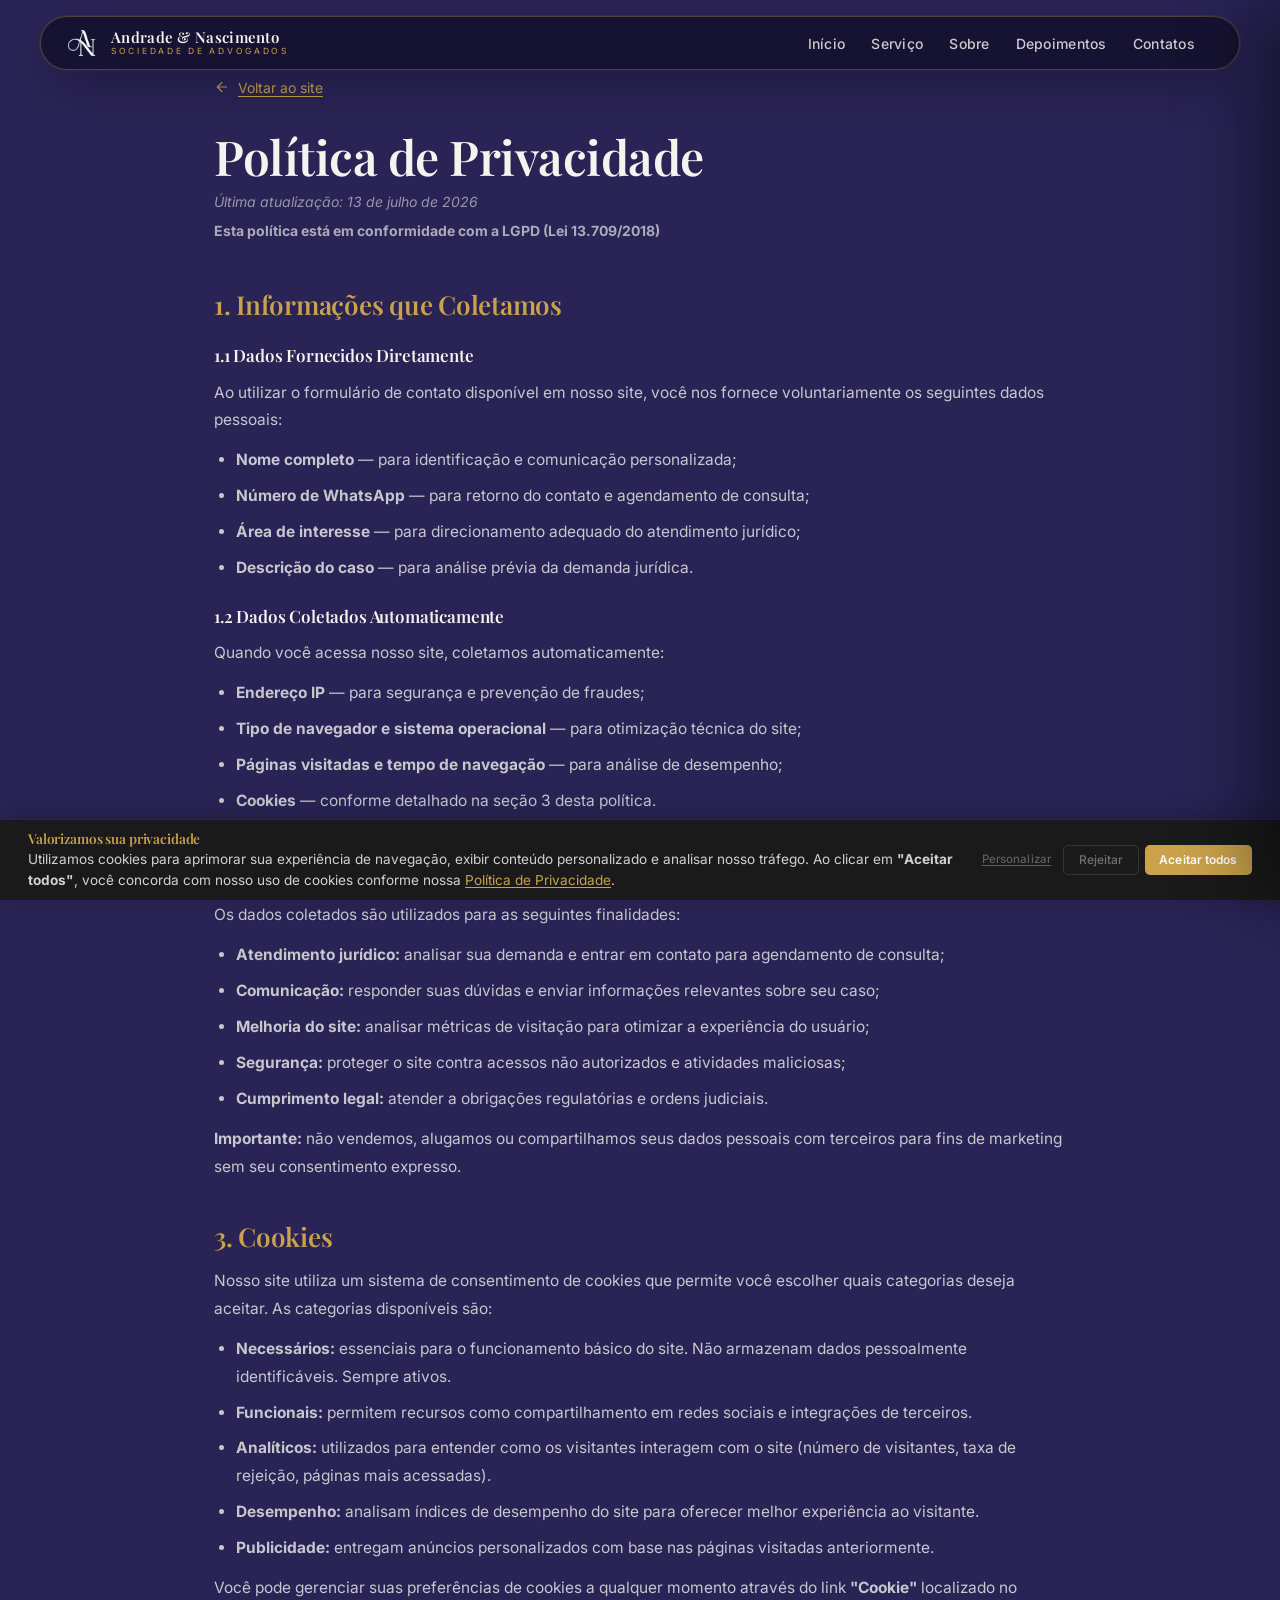
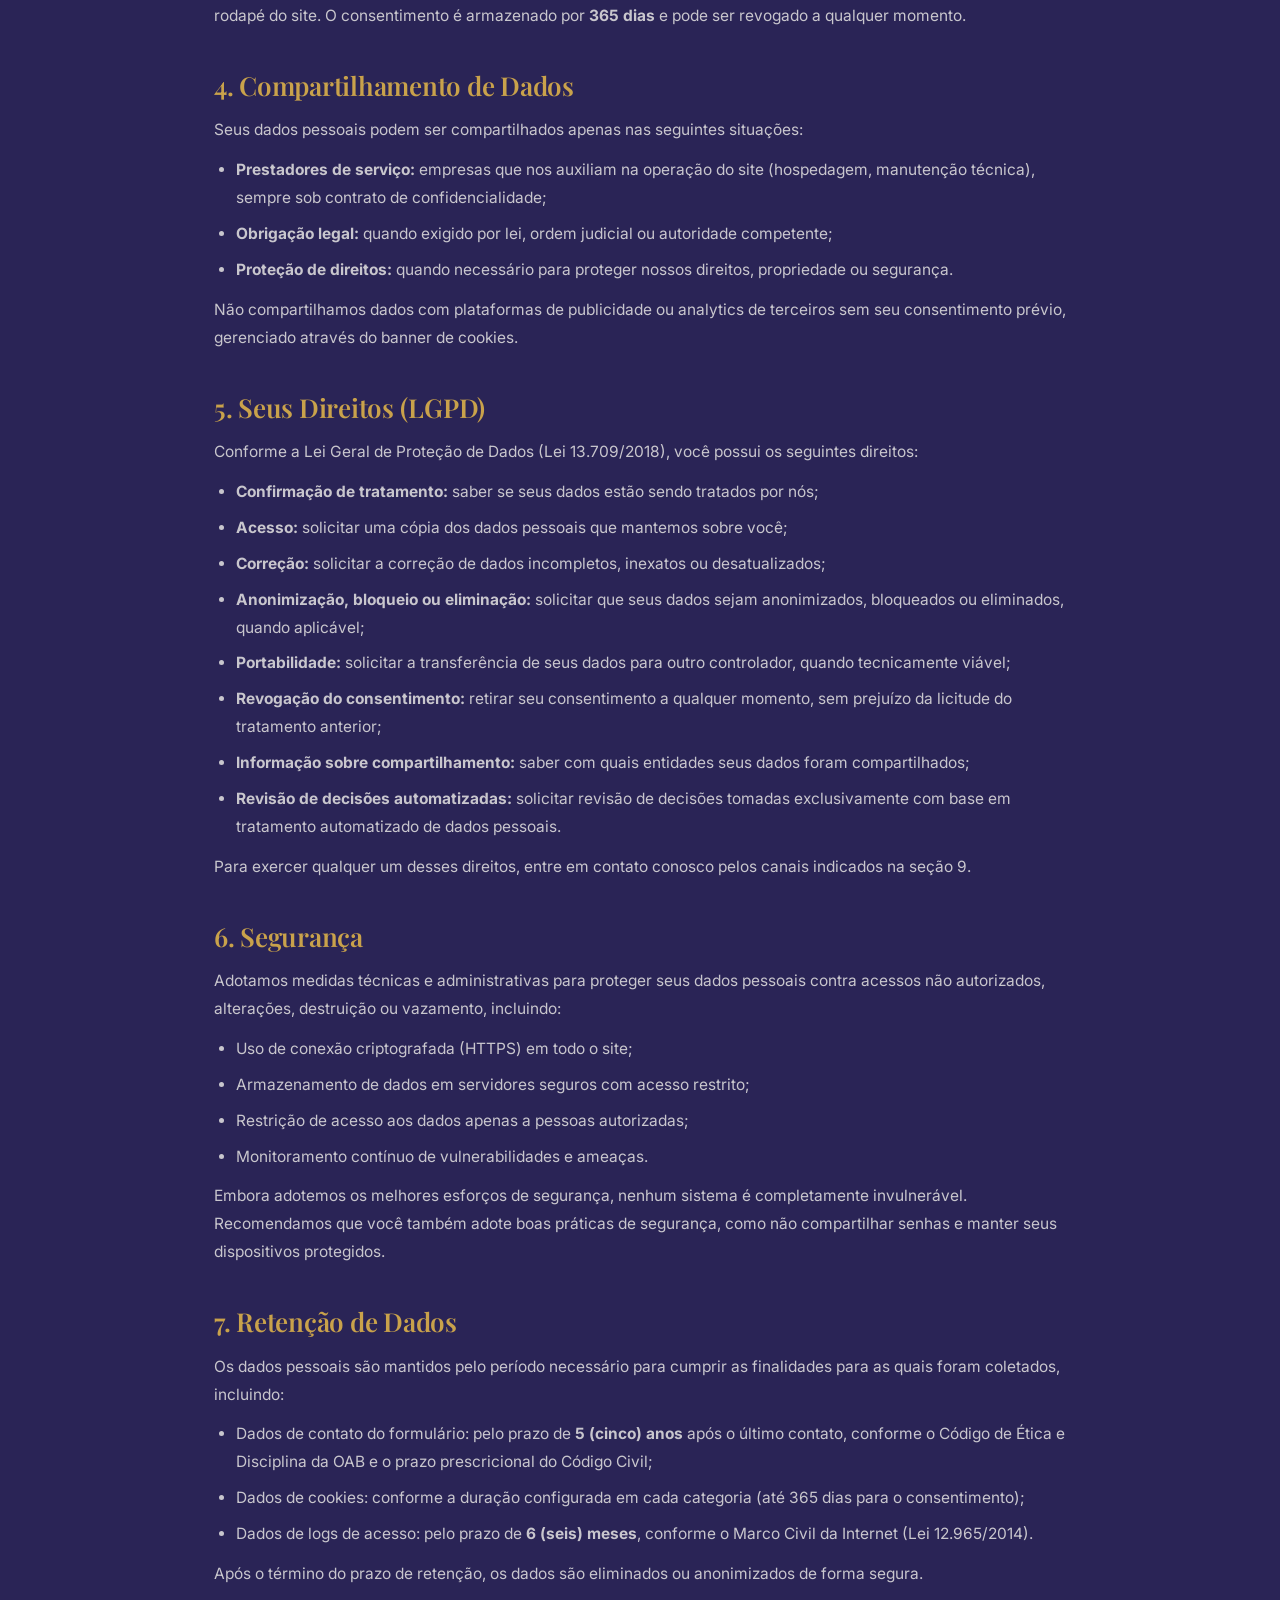
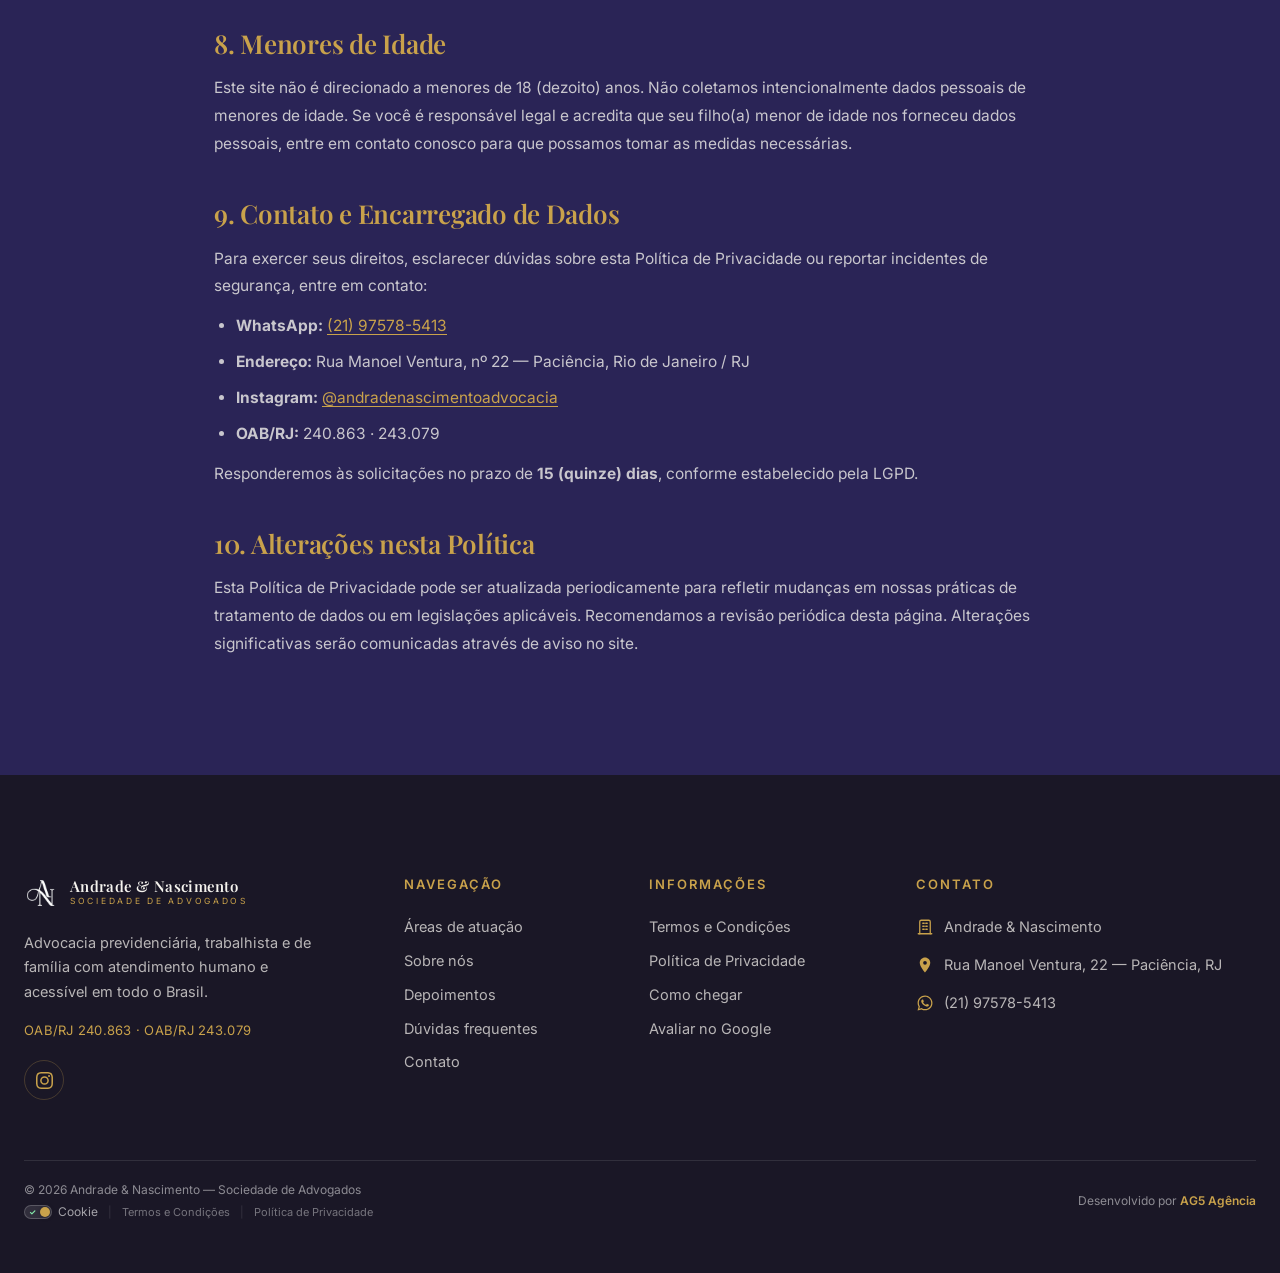
==== commit 071b818d: "feat: refactor navigation with mobile drawer, implement cookie banner, and add project documentation" ====
--- a/politica-de-privacidade.html
+++ b/politica-de-privacidade.html
@@ -10,6 +10,7 @@
 <link rel="preconnect" href="https://fonts.gstatic.com" crossorigin>
 <link href="https://fonts.googleapis.com/css2?family=Playfair+Display:ital,wght@0,400;0,500;0,600;0,700;0,800;1,400;1,500&family=Inter:wght@300;400;500;600;700&display=swap" rel="stylesheet">
 <link rel="stylesheet" href="style.css">
+<link rel="stylesheet" href="cookie-banner.css">
 <style>
 .legal-page{max-width:900px;margin:0 auto;padding:clamp(40px,6vw,80px) 24px}
 .legal-page h1{font-size:clamp(32px,4vw,48px);line-height:1.1;color:var(--offwhite);margin-bottom:8px}
@@ -33,31 +34,11 @@
 </head>
 <body>
 
-<!-- ===== TOP BAR ===== -->
-<div class="topbar">
-  <div class="topbar__inner">
-    <div class="topbar__left">
-      <a class="topbar__item" href="https://wa.me/5521975785413" target="_blank" rel="noopener">
-        <svg viewBox="0 0 24 24" fill="none" stroke="var(--gold)" stroke-width="1.7" stroke-linecap="round" stroke-linejoin="round"><path d="M21 11.5a8.4 8.4 0 0 1-8.9 8.4 8.4 8.4 0 0 1-3.9-.8L3 21l1.9-5.1a8.4 8.4 0 0 1-.8-3.6 8.4 8.4 0 1 1 16.9-.8z"/></svg>
-        (21) 97578-5413
-      </a>
-      <span class="topbar__item topbar__item--muted">
-        <svg viewBox="0 0 24 24" fill="none" stroke="var(--gold)" stroke-width="1.7" stroke-linecap="round" stroke-linejoin="round"><circle cx="12" cy="12" r="9"/><path d="M12 7v5l3 2"/></svg>
-        Seg–Sex · 09h às 17h
-      </span>
-    </div>
-    <a class="topbar__item" href="https://instagram.com/andradenascimentoadvocacia" target="_blank" rel="noopener">
-      <svg viewBox="0 0 24 24" fill="none" stroke="var(--gold)" stroke-width="1.7" stroke-linecap="round" stroke-linejoin="round"><rect x="3" y="3" width="18" height="18" rx="5"/><circle cx="12" cy="12" r="4"/><circle cx="17.5" cy="6.5" r="1" fill="var(--gold)" stroke="none"/></svg>
-      @andradenascimentoadvocacia
-    </a>
-  </div>
-</div>
-
 <!-- ===== NAV ===== -->
 <nav class="nav" id="nav">
   <div class="nav__inner">
-    <a class="brand" href="index.html">
-      <img src="assets/logo-andrade-nascimento-advocacia.webp" alt="Logotipo Andrade &amp; Nascimento Sociedade de Advogados" width="46" height="46">
+    <a class="brand" href="index.html#top">
+      <img src="assets/logo-andrade-nascimento-advocacia.webp" alt="Logotipo Andrade &amp; Nascimento" width="46" height="46">
       <span class="brand__text">
         <span class="brand__name">Andrade &amp; Nascimento</span>
         <span class="brand__sub">Sociedade de Advogados</span>
@@ -65,19 +46,46 @@
     </a>
     <div class="nav__right">
       <div class="nav__links">
-        <a href="index.html#areas">Áreas</a>
+        <a href="index.html#top">Início</a>
+        <a href="index.html#areas">Serviço</a>
         <a href="index.html#sobre">Sobre</a>
         <a href="index.html#depoimentos">Depoimentos</a>
-        <a href="index.html#faq">Dúvidas</a>
-        <a href="index.html#contato">Contato</a>
-      </div>
-      <a class="btn btn--gold btn--sm" href="https://wa.me/5521975785413" target="_blank" rel="noopener">
-        <svg viewBox="0 0 24 24" fill="none" stroke="#211d47" stroke-width="1.9" stroke-linecap="round" stroke-linejoin="round"><path d="M21 11.5a8.4 8.4 0 0 1-8.9 8.4 8.4 8.4 0 0 1-3.9-.8L3 21l1.9-5.1a8.4 8.4 0 0 1-.8-3.6 8.4 8.4 0 1 1 16.9-.8z"/></svg>
-        Fale conosco
-      </a>
+        <a href="index.html#contato">Contatos</a>
+      </div>
+      <button class="burger" id="burger" aria-label="Abrir menu" aria-expanded="false">
+        <svg viewBox="0 0 24 24" fill="none" stroke="currentColor" stroke-width="1.7" stroke-linecap="round"><path d="M4 7h16M4 12h16M4 17h16"/></svg>
+      </button>
     </div>
   </div>
 </nav>
+
+<!-- ===== MOBILE DRAWER ===== -->
+<div class="drawer-overlay" id="drawerOverlay"></div>
+<aside class="drawer" id="mobilemenu" aria-hidden="true">
+  <div class="drawer__head">
+    <div class="drawer__brand">
+      <img src="assets/logo-andrade-nascimento-advocacia.webp" alt="" width="38" height="38">
+      <div>
+        <span class="brand__name">Andrade &amp; Nascimento</span>
+        <span class="brand__sub">Sociedade de Advogados</span>
+      </div>
+    </div>
+    <button class="drawer__close" id="menuClose" aria-label="Fechar menu">
+      <svg viewBox="0 0 24 24" fill="none" stroke="currentColor" stroke-width="1.7" stroke-linecap="round"><path d="M18 6L6 18M6 6l12 12"/></svg>
+    </button>
+  </div>
+  <nav class="drawer__links">
+    <a href="index.html#top">Início</a>
+    <a href="index.html#areas">Serviço</a>
+    <a href="index.html#sobre">Sobre</a>
+    <a href="index.html#depoimentos">Depoimentos</a>
+    <a href="index.html#contato">Contatos</a>
+  </nav>
+  <a class="btn btn--gold drawer__cta" href="https://wa.me/5521975785413?text=Ol%C3%A1%2C%20vim%20atrav%C3%A9s%20do%20site%20e%20gostaria%20de%20agendar%20uma%20consulta." target="_blank" rel="noopener">
+    <svg viewBox="0 0 24 24" fill="#211d47" aria-hidden="true"><path d="M17.472 14.382c-.297-.149-1.758-.867-2.03-.967-.273-.099-.471-.148-.67.15-.197.297-.767.966-.94 1.164-.173.199-.347.223-.644.075-.297-.15-1.255-.463-2.39-1.475-.883-.788-1.48-1.761-1.653-2.059-.173-.297-.018-.458.13-.606.134-.133.298-.347.446-.52.149-.174.198-.298.298-.497.099-.198.05-.371-.025-.52-.075-.149-.669-1.612-.916-2.207-.242-.579-.487-.5-.669-.51-.173-.008-.371-.01-.57-.01-.198 0-.52.074-.792.372-.272.297-1.04 1.016-1.04 2.479 0 1.462 1.065 2.875 1.213 3.074.149.198 2.096 3.2 5.077 4.487.709.306 1.262.489 1.694.625.712.227 1.36.195 1.871.118.571-.085 1.758-.719 2.006-1.413.248-.694.248-1.289.173-1.413-.074-.124-.272-.198-.57-.347m-5.421 7.403h-.004a9.87 9.87 0 01-5.031-1.378l-.361-.214-3.741.982.998-3.648-.235-.374a9.86 9.86 0 01-1.51-5.26c.001-5.45 4.436-9.884 9.888-9.884 2.64 0 5.122 1.03 6.988 2.898a9.825 9.825 0 012.893 6.994c-.003 5.45-4.437 9.885-9.885 9.885M20.52 3.449C18.24 1.245 15.24 0 12.045 0 5.463 0 .104 5.359.101 11.892c0 2.096.549 4.142 1.595 5.945L0 24l6.335-1.652a11.9 11.9 0 005.71 1.454h.006c6.585 0 11.946-5.359 11.949-11.893a11.821 11.821 0 00-3.481-8.46"/></svg>
+    Falar no WhatsApp
+  </a>
+</aside>
 
 <!-- ===== MAIN ===== -->
 <main class="legal-page">
@@ -195,7 +203,7 @@
     <h2>9. Contato e Encarregado de Dados</h2>
     <p>Para exercer seus direitos, esclarecer dúvidas sobre esta Política de Privacidade ou reportar incidentes de segurança, entre em contato:</p>
     <ul>
-      <li><strong>WhatsApp:</strong> <a href="https://wa.me/5521975785413" target="_blank" rel="noopener">(21) 97578-5413</a></li>
+      <li><strong>WhatsApp:</strong> <a href="https://wa.me/5521975785413?text=Ol%C3%A1%2C%20vim%20atrav%C3%A9s%20do%20site%20e%20gostaria%20de%20agendar%20uma%20consulta." target="_blank" rel="noopener">(21) 97578-5413</a></li>
       <li><strong>Endereço:</strong> Rua Manoel Ventura, nº 22 — Paciência, Rio de Janeiro / RJ</li>
       <li><strong>Instagram:</strong> <a href="https://instagram.com/andradenascimentoadvocacia" target="_blank" rel="noopener">@andradenascimentoadvocacia</a></li>
       <li><strong>OAB/RJ:</strong> 240.863 · 243.079</li>
@@ -213,10 +221,9 @@
 <footer class="footer">
   <div class="footer__inner">
     <div class="footer__grid">
-      <!-- Coluna 1: Marca/Identidade -->
       <div class="footer__col footer__col--brand">
         <div class="brand brand--footer">
-          <img src="assets/logo-andrade-nascimento-advocacia.webp" alt="Logotipo Andrade &amp; Nascimento Sociedade de Advogados" width="44" height="44">
+          <img src="assets/logo-andrade-nascimento-advocacia.webp" alt="" width="44" height="44">
           <span class="brand__text">
             <span class="brand__name">Andrade &amp; Nascimento</span>
             <span class="brand__sub">Sociedade de Advogados</span>
@@ -226,14 +233,10 @@
         <p class="footer__oab">OAB/RJ 240.863 · OAB/RJ 243.079</p>
         <div class="footer__social">
           <a href="https://instagram.com/andradenascimentoadvocacia" target="_blank" rel="noopener" aria-label="Instagram">
-            <svg viewBox="0 0 24 24" fill="none" stroke="currentColor" stroke-width="1.6" stroke-linecap="round" stroke-linejoin="round"><rect x="3" y="3" width="18" height="18" rx="5"/><circle cx="12" cy="12" r="4"/><circle cx="17.5" cy="6.5" r="1" fill="currentColor" stroke="none"/></svg>
+            <svg viewBox="0 0 24 24" fill="currentColor" aria-hidden="true"><path d="M12 2.163c3.204 0 3.584.012 4.85.07 3.252.148 4.771 1.691 4.919 4.919.058 1.265.069 1.645.069 4.849 0 3.205-.012 3.584-.069 4.849-.149 3.225-1.664 4.771-4.919 4.919-1.266.058-1.644.07-4.85.07-3.204 0-3.584-.012-4.849-.07-3.26-.149-4.771-1.699-4.919-4.92-.058-1.265-.07-1.644-.07-4.849 0-3.204.013-3.583.07-4.849.149-3.227 1.664-4.771 4.919-4.919 1.266-.057 1.645-.069 4.849-.069zM12 0C8.741 0 8.333.014 7.053.072 2.695.272.273 2.69.073 7.052.014 8.333 0 8.741 0 12c0 3.259.014 3.668.072 4.948.2 4.358 2.618 6.78 6.98 6.98C8.333 23.986 8.741 24 12 24c3.259 0 3.668-.014 4.948-.072 4.354-.2 6.782-2.618 6.979-6.98.059-1.28.073-1.689.073-4.948 0-3.259-.014-3.667-.072-4.947-.196-4.354-2.617-6.78-6.979-6.98C15.668.014 15.259 0 12 0zm0 5.838a6.162 6.162 0 1 0 0 12.324 6.162 6.162 0 0 0 0-12.324zM12 16a4 4 0 1 1 0-8 4 4 0 0 1 0 8zm6.406-11.845a1.44 1.44 0 1 0 0 2.881 1.44 1.44 0 0 0 0-2.881z"/></svg>
           </a>
-          <a href="https://wa.me/5521975785413" target="_blank" rel="noopener" aria-label="WhatsApp">
-            <svg viewBox="0 0 24 24" fill="none" stroke="currentColor" stroke-width="1.6" stroke-linecap="round" stroke-linejoin="round"><path d="M21 11.5a8.4 8.4 0 0 1-8.9 8.4 8.4 8.4 0 0 1-3.9-.8L3 21l1.9-5.1a8.4 8.4 0 0 1-.8-3.6 8.4 8.4 0 1 1 16.9-.8z"/></svg>
-          </a>
-        </div>
-      </div>
-      <!-- Coluna 2: Links Rápidos -->
+        </div>
+      </div>
       <div class="footer__col">
         <p class="footer__title">Navegação</p>
         <div class="footer__links">
@@ -244,60 +247,257 @@
           <a href="index.html#contato">Contato</a>
         </div>
       </div>
-      <!-- Coluna 3: Links Úteis -->
       <div class="footer__col">
         <p class="footer__title">Informações</p>
         <div class="footer__links">
           <a href="termos-e-condicoes.html">Termos e Condições</a>
           <a href="politica-de-privacidade.html">Política de Privacidade</a>
           <a href="index.html#localizacao">Como chegar</a>
-          <a href="https://www.google.com/search?q=Andrade+e+Nascimento+Advocacia+Paci%C3%AAncia" target="_blank" rel="noopener">Avaliações no Google</a>
-        </div>
-      </div>
-      <!-- Coluna 4: Contato -->
+          <a href="https://search.google.com/local/writereview?placeid=ChIJ63oXXnblmwARLPpVfjmoFB4" target="_blank" rel="noopener">Avaliar no Google</a>
+        </div>
+      </div>
       <div class="footer__col">
         <p class="footer__title">Contato</p>
         <div class="footer__links footer__links--contact">
-          <a class="footer__contact" href="https://www.google.com/search?q=Andrade+e+Nascimento+Advocacia+Paci%C3%AAncia" target="_blank" rel="noopener">
-            <svg viewBox="0 0 24 24" fill="none" stroke="var(--gold)" stroke-width="1.6" stroke-linecap="round" stroke-linejoin="round"><path d="M3 21l1.9-5.1a8.4 8.4 0 0 1-.8-3.6 8.4 8.4 0 1 1 16.9-.8 8.4 8.4 0 0 1-8.9 8.4 8.4 8.4 0 0 1-3.9-.8L3 21z"/><rect x="2" y="2" width="20" height="20" rx="2" fill="none"/></svg>
-            Andrade &amp; Nascimento — Sociedade de Advogados
+          <a class="footer__contact" href="https://search.google.com/local/writereview?placeid=ChIJ63oXXnblmwARLPpVfjmoFB4" target="_blank" rel="noopener">
+            <svg viewBox="0 0 24 24" fill="none" stroke="var(--gold)" stroke-width="1.7" stroke-linecap="round" stroke-linejoin="round" aria-hidden="true"><path d="M3 21h18"/><path d="M5 21V5a2 2 0 0 1 2-2h10a2 2 0 0 1 2 2v16"/><path d="M9 7h2M13 7h2M9 11h2M13 11h2M9 15h2M13 15h2"/></svg>
+            Andrade &amp; Nascimento
           </a>
           <a class="footer__contact" href="https://www.google.com/maps/dir/?api=1&destination=Rua+Manoel+Ventura+22+Paci%C3%AAncia+Rio+de+Janeiro+RJ" target="_blank" rel="noopener">
-            <svg viewBox="0 0 24 24" fill="none" stroke="var(--gold)" stroke-width="1.6" stroke-linecap="round" stroke-linejoin="round"><path d="M21 10c0 7-9 13-9 13s-9-6-9-13a9 9 0 0 1 18 0z"/><circle cx="12" cy="10" r="3"/></svg>
+            <svg viewBox="0 0 24 24" fill="var(--gold)" aria-hidden="true"><path d="M12 2C8.13 2 5 5.13 5 9c0 5.25 7 13 7 13s7-7.75 7-13c0-3.87-3.13-7-7-7zm0 9.5a2.5 2.5 0 1 1 0-5 2.5 2.5 0 0 1 0 5z"/></svg>
             Rua Manoel Ventura, 22 — Paciência, RJ
           </a>
-          <a class="footer__contact" href="https://wa.me/5521975785413" target="_blank" rel="noopener">
-            <svg viewBox="0 0 24 24" fill="none" stroke="var(--gold)" stroke-width="1.6" stroke-linecap="round" stroke-linejoin="round"><path d="M21 11.5a8.4 8.4 0 0 1-8.9 8.4 8.4 8.4 0 0 1-3.9-.8L3 21l1.9-5.1a8.4 8.4 0 0 1-.8-3.6 8.4 8.4 0 1 1 16.9-.8z"/></svg>
+          <a class="footer__contact footer__contact--phone" href="https://wa.me/5521975785413?text=Ol%C3%A1%2C%20vim%20atrav%C3%A9s%20do%20site%20e%20gostaria%20de%20agendar%20uma%20consulta." target="_blank" rel="noopener">
+            <svg viewBox="0 0 24 24" fill="var(--gold)" aria-hidden="true"><path d="M12.04 2c-5.46 0-9.91 4.45-9.91 9.91 0 1.75.46 3.45 1.32 4.95L2.05 22l5.25-1.38a9.9 9.9 0 0 0 4.74 1.2h.004c5.46 0 9.91-4.45 9.91-9.91 0-2.65-1.03-5.14-2.9-7.01A9.82 9.82 0 0 0 12.04 2zm0 18.15h-.003a8.2 8.2 0 0 1-4.19-1.15l-.3-.18-3.12.82.83-3.04-.2-.31a8.2 8.2 0 0 1-1.26-4.38c0-4.54 3.7-8.24 8.25-8.24 2.2 0 4.28.86 5.83 2.42a8.2 8.2 0 0 1 2.41 5.83c0 4.55-3.7 8.24-8.24 8.24zm4.52-6.16c-.25-.12-1.47-.72-1.69-.81-.23-.08-.39-.12-.56.12-.17.25-.64.81-.79.97-.14.17-.29.19-.54.06-.25-.12-1.05-.39-1.99-1.23-.74-.66-1.23-1.47-1.38-1.72-.14-.25-.01-.38.11-.5.11-.11.25-.29.37-.43.13-.14.17-.25.25-.42.08-.17.04-.31-.02-.43-.06-.12-.56-1.34-.76-1.84-.2-.48-.4-.42-.56-.43h-.48a.92.92 0 0 0-.67.31c-.23.25-.88.86-.88 2.09 0 1.23.9 2.42 1.03 2.59.12.17 1.77 2.7 4.29 3.79.6.26 1.07.41 1.43.53.6.19 1.15.16 1.58.1.48-.07 1.47-.6 1.68-1.18.21-.58.21-1.07.14-1.18-.06-.11-.22-.17-.47-.29z"/></svg>
             (21) 97578-5413
           </a>
         </div>
       </div>
     </div>
     <div class="footer__bottom">
-      <div class="footer__credits-left">
-        <span>© Andrade &amp; Nascimento 2026 · Todos os direitos reservados</span>
+      <div class="footer-credits-left">
+        <p class="footer-copyright">© 2026 Andrade &amp; Nascimento — Sociedade de Advogados</p>
         <div class="footer-legal-links">
-          
-<a href="#" id="ck-prefs-link" class="ck-prefs-link">
-  <span id="cookie-toggle" class="cookie-toggle">
-    <span class="cookie-toggle__check">✓</span>
-    <span class="cookie-toggle__x">✕</span>
-    <span id="cookie-toggle-dot" class="cookie-toggle__dot"></span>
-  </span>
-  Cookie
-</a>
+          <a href="#" id="ck-prefs-link" class="ck-prefs-link">
+            <span id="cookie-toggle" class="cookie-toggle">
+              <span class="cookie-toggle__check">✓</span>
+              <span class="cookie-toggle__x">✕</span>
+              <span id="cookie-toggle-dot" class="cookie-toggle__dot"></span>
+            </span>
+            Cookie
+          </a>
           <span class="footer-legal-links__sep">|</span>
           <a href="termos-e-condicoes.html">Termos e Condições</a>
           <span class="footer-legal-links__sep">|</span>
           <a href="politica-de-privacidade.html">Política de Privacidade</a>
         </div>
       </div>
-      <div class="footer__credits-right">
-        <span>Desenvolvido por <a href="https://www.ag5agencia.com.br" target="_blank" rel="noopener" class="footer__ag5">AG5 Agência</a></span>
+      <div class="footer-credits-right">
+        <span>Desenvolvido por <a href="https://www.ag5agencia.com.br" target="_blank" rel="noopener">AG5 Agência</a></span>
       </div>
     </div>
   </div>
 </footer>
+
+<!-- ===== WHATSAPP WIDGET ===== -->
+<!-- WhatsApp Premium Experience -->
+<div class="wa-premium-container">
+    <!-- Balão de Mensagem Glassmorphism -->
+    <div id="wa-message-bubble" class="wa-bubble">
+        <button class="wa-close" id="wa-close-btn" aria-label="Fechar balão de mensagem">
+            <svg viewBox="0 0 24 24" fill="none" stroke="currentColor" stroke-width="2" stroke-linecap="round"><path d="M18 6L6 18M6 6l12 12"/></svg>
+        </button>
+
+        <div class="wa-content">
+            <div class="wa-header">
+                <div class="wa-avatar-wrapper">
+                    <img src="assets/logo-andrade-nascimento-advocacia.webp" alt="Andrade &amp; Nascimento" class="wa-avatar" width="48" height="48">
+                </div>
+                <div class="wa-info">
+                    <span class="wa-name">Andrade &amp; Nascimento</span>
+                </div>
+            </div>
+
+            <!-- Estado de Digitação -->
+            <div id="wa-typing" class="wa-typing">
+                <span></span><span></span><span></span>
+            </div>
+
+            <!-- Mensagem Real -->
+            <div id="wa-real-message" class="wa-message-text">
+                <p>Olá! Estamos à disposição para esclarecer suas dúvidas. <strong>Atendimento humanizado.</strong></p>
+            </div>
+        </div>
+    </div>
+
+    <!-- Botão Flutuante Orgânico -->
+    <a href="https://wa.me/5521975785413?text=Ol%C3%A1%2C%20vim%20atrav%C3%A9s%20do%20site%20e%20gostaria%20de%20agendar%20uma%20consulta%20jur%C3%ADdica." class="wa-float-btn" target="_blank" rel="noopener noreferrer" id="wa-main-btn" aria-label="Fale conosco pelo WhatsApp">
+        <svg viewBox="0 0 24 24" fill="currentColor" aria-hidden="true" width="30" height="30">
+            <path d="M17.472 14.382c-.297-.149-1.758-.867-2.03-.967-.273-.099-.471-.148-.67.15-.197.297-.767.966-.94 1.164-.173.199-.347.223-.644.075-.297-.15-1.255-.463-2.39-1.475-.883-.788-1.48-1.761-1.653-2.059-.173-.297-.018-.458.13-.606.134-.133.298-.347.446-.52.149-.174.198-.298.298-.497.099-.198.05-.371-.025-.52-.075-.149-.669-1.612-.916-2.207-.242-.579-.487-.5-.669-.51-.173-.008-.371-.01-.57-.01-.198 0-.52.074-.792.372-.272.297-1.04 1.016-1.04 2.479 0 1.462 1.065 2.875 1.213 3.074.149.198 2.096 3.2 5.077 4.487.709.306 1.262.489 1.694.625.712.227 1.36.195 1.871.118.571-.085 1.758-.719 2.006-1.413.248-.694.248-1.289.173-1.413-.074-.124-.272-.198-.57-.347m-5.421 7.403h-.004a9.87 9.87 0 01-5.031-1.378l-.361-.214-3.741.982.998-3.648-.235-.374a9.86 9.86 0 01-1.51-5.26c.001-5.45 4.436-9.884 9.888-9.884 2.64 0 5.122 1.03 6.988 2.898a9.825 9.825 0 012.893 6.994c-.003 5.45-4.437 9.885-9.885 9.885M20.52 3.449C18.24 1.245 15.24 0 12.045 0 5.463 0 .104 5.359.101 11.892c0 2.096.549 4.142 1.595 5.945L0 24l6.335-1.652a11.9 11.9 0 005.71 1.454h.006c6.585 0 11.946-5.359 11.949-11.893a11.821 11.821 0 00-3.481-8.46"/>
+        </svg>
+        <span class="wa-badge" id="wa-notification" aria-hidden="true">1</span>
+    </a>
+</div>
+
+<!-- ===== LIGHTBOX DE VÍDEO (expandir) ===== -->
+<div class="vbox" id="vbox" aria-hidden="true" role="dialog" aria-modal="true" aria-label="Vídeo em destaque">
+  <div class="vbox__backdrop" data-vbox-close></div>
+  <div class="vbox__shell">
+    <div class="vbox__frame">
+      <video class="vbox__video" id="vboxVideo" playsinline controls></video>
+      <span class="vbox__tag" id="vboxTag"></span>
+      <button type="button" class="vbox__close" id="vboxClose" aria-label="Fechar">
+        <svg viewBox="0 0 24 24" fill="none" stroke="currentColor" stroke-width="2" stroke-linecap="round"><path d="M18 6 6 18M6 6l12 12"/></svg>
+      </button>
+    </div>
+  </div>
+</div>
+
+<script src="script.js"></script>
+
+<!-- ============================================================
+     COOKIE BANNER UNIVERSAL — Snippet HTML Completo
+     ============================================================ -->
+
+<!-- ========== BANNER DE ACEITE ========== -->
+<div id="ck-banner" class="ck-banner" role="dialog" aria-modal="true" aria-label="Aviso de cookies" aria-live="polite"
+    aria-hidden="true">
+    <div class="ck-banner__inner">
+        <div class="ck-banner__content">
+            <h2 class="ck-banner__title">Valorizamos sua privacidade</h2>
+            <p class="ck-banner__text">
+                Utilizamos cookies para aprimorar sua experiência de navegação, exibir conteúdo
+                personalizado e analisar nosso tráfego. Ao clicar em <strong>"Aceitar todos"</strong>,
+                você concorda com nosso uso de cookies conforme nossa
+                <a href="politica-de-privacidade.html" class="ck-banner__link">Política de Privacidade</a>.
+            </p>
+        </div>
+        <div class="ck-banner__actions">
+            <button id="ck-customize" class="ck-btn ck-btn--ghost">Personalizar</button>
+            <button id="ck-reject" class="ck-btn ck-btn--outline">Rejeitar</button>
+            <button id="ck-accept-all" class="ck-btn ck-btn--primary">Aceitar todos</button>
+        </div>
+    </div>
+</div>
+
+<!-- ========== MODAL DE PERSONALIZAÇÃO ========== -->
+<div id="ck-modal" class="ck-modal" role="dialog" aria-modal="true" aria-label="Personalizar preferências de cookies"
+    aria-hidden="true">
+    <div class="ck-modal__overlay" id="ck-modal-overlay"></div>
+    <div class="ck-modal__box">
+
+        <div class="ck-modal__header">
+            <h2 class="ck-modal__title">Personalizar preferências de consentimento</h2>
+            <button class="ck-modal__close" id="ck-modal-close" aria-label="Fechar modal">
+                <svg width="18" height="18" viewBox="0 0 24 24" fill="none" aria-hidden="true">
+                    <path d="M18 6L6 18M6 6l12 12" stroke="currentColor" stroke-width="2" stroke-linecap="round"
+                        stroke-linejoin="round" />
+                </svg>
+            </button>
+        </div>
+
+        <div class="ck-modal__body">
+            <p class="ck-modal__intro">
+                Utilizamos cookies para ajudar você a navegar com eficiência e executar certas funções.
+                Os cookies classificados como <strong>"Necessário"</strong> são essenciais para o
+                funcionamento básico do site e não podem ser desativados.
+            </p>
+
+            <!-- Categoria: Necessário (sempre ativo) -->
+            <div class="ck-category">
+                <div class="ck-category__header">
+                    <div class="ck-category__info">
+                        <h3 class="ck-category__name">Necessário</h3>
+                        <p class="ck-category__desc">
+                            Essenciais para o funcionamento do site. Não armazenam dados pessoalmente identificáveis.
+                        </p>
+                    </div>
+                    <span class="ck-category__badge">Sempre ativo</span>
+                </div>
+            </div>
+
+            <!-- Categoria: Funcional -->
+            <div class="ck-category">
+                <div class="ck-category__header">
+                    <div class="ck-category__info">
+                        <h3 class="ck-category__name">Funcional</h3>
+                        <p class="ck-category__desc">
+                            Ajudam a executar funcionalidades como compartilhamento em mídia social e recursos de
+                            terceiros.
+                        </p>
+                    </div>
+                    <label class="ck-toggle" aria-label="Ativar cookies funcionais">
+                        <input type="checkbox" id="ck-functional" name="functional">
+                        <span class="ck-toggle__slider"></span>
+                    </label>
+                </div>
+            </div>
+
+            <!-- Categoria: Analítico -->
+            <div class="ck-category">
+                <div class="ck-category__header">
+                    <div class="ck-category__info">
+                        <h3 class="ck-category__name">Analítico</h3>
+                        <p class="ck-category__desc">
+                            Usados para entender como os visitantes interagem com o site (visitantes, taxa de rejeição,
+                            etc.).
+                        </p>
+                    </div>
+                    <label class="ck-toggle" aria-label="Ativar cookies analíticos">
+                        <input type="checkbox" id="ck-analytics" name="analytics">
+                        <span class="ck-toggle__slider"></span>
+                    </label>
+                </div>
+            </div>
+
+            <!-- Categoria: Desempenho -->
+            <div class="ck-category">
+                <div class="ck-category__header">
+                    <div class="ck-category__info">
+                        <h3 class="ck-category__name">Desempenho</h3>
+                        <p class="ck-category__desc">
+                            Analisam índices de desempenho do site para oferecer melhor experiência ao visitante.
+                        </p>
+                    </div>
+                    <label class="ck-toggle" aria-label="Ativar cookies de desempenho">
+                        <input type="checkbox" id="ck-performance" name="performance">
+                        <span class="ck-toggle__slider"></span>
+                    </label>
+                </div>
+            </div>
+
+            <!-- Categoria: Publicidade -->
+            <div class="ck-category">
+                <div class="ck-category__header">
+                    <div class="ck-category__info">
+                        <h3 class="ck-category__name">Publicidade</h3>
+                        <p class="ck-category__desc">
+                            Entregam anúncios personalizados com base nas páginas visitadas anteriormente.
+                        </p>
+                    </div>
+                    <label class="ck-toggle" aria-label="Ativar cookies de publicidade">
+                        <input type="checkbox" id="ck-advertising" name="advertising">
+                        <span class="ck-toggle__slider"></span>
+                    </label>
+                </div>
+            </div>
+
+        </div><!-- /.ck-modal__body -->
+
+        <div class="ck-modal__footer">
+            <button id="ck-modal-reject" class="ck-btn ck-btn--outline">Rejeitar</button>
+            <button id="ck-modal-save" class="ck-btn ck-btn--ghost">Salvar Preferências</button>
+            <button id="ck-modal-accept-all" class="ck-btn ck-btn--primary">Aceitar todos</button>
+        </div>
+
+    </div><!-- /.ck-modal__box -->
+</div><!-- /#ck-modal -->
+
+<!-- ========== BOTÃO FLUTUANTE (OPCIONAL) ========== -->
+<!-- Desativado por padrão no CONFIG do JS em favor do link no rodapé -->
+<button id="ck-prefs-btn" class="ck-prefs-btn" aria-label="Preferências de cookies" style="display:none;">
+    Cookies
+</button>
 
 <script src="cookie-banner.js" defer></script>
 </body>
--- a/style.css
+++ b/style.css
@@ -1,21 +1,22 @@
 /* =========================================================
    Andrade & Nascimento — Sociedade de Advogados
-   style.css
+   Ultra Premium Rebuild
    ========================================================= */
 
+/* ---------- Variáveis ---------- */
 :root{
-  --indigo:#2A2456;      /* fundo base */
-  --violet:#3F3169;      /* secundário */
-  --navy:#21374D;        /* apoio */
-  --indigo-deep:#211d47; /* seções escuras */
-  --graphite:#1A1726;    /* texto/rodapé escuro */
-  --gold:#C9A24B;        /* destaque principal */
-  --champagne:#E4C978;   /* realce */
-  --offwhite:#F5F3EE;    /* texto claro */
-  --ink:#1A1726;         /* texto sobre claro */
-
-  --serif:'Playfair Display', Georgia, serif;
-  --sans:'Inter', system-ui, -apple-system, sans-serif;
+  --indigo:#2A2456;
+  --violet:#3F3169;
+  --navy:#21374D;
+  --indigo-deep:#211d47;
+  --graphite:#1A1726;
+  --gold:#C9A24B;
+  --champagne:#E4C978;
+  --offwhite:#F5F3EE;
+  --ink:#1A1726;
+
+  --serif:'Playfair Display',Georgia,serif;
+  --sans:'Inter',system-ui,-apple-system,sans-serif;
 
   --max:1240px;
   --pad-y:clamp(70px,10vw,120px);
@@ -23,7 +24,8 @@
   --ease:cubic-bezier(.22,1,.36,1);
 }
 
-*{box-sizing:border-box}
+/* ---------- Reset ---------- */
+*,*::before,*::after{box-sizing:border-box}
 html{scroll-behavior:smooth}
 body{
   margin:0;
@@ -32,7 +34,7 @@
   font-family:var(--sans);
   line-height:1.5;
   -webkit-font-smoothing:antialiased;
-  overflow-x:hidden;
+  overflow-x:hidden
 }
 img{display:block;max-width:100%}
 h1,h2,h3{margin:0;font-family:var(--serif);font-weight:600;letter-spacing:-.01em}
@@ -42,510 +44,1632 @@
 svg{display:block}
 ::selection{background:var(--gold);color:var(--indigo-deep)}
 
-/* ---------- Utilities ---------- */
+/* ---------- Utilitários ---------- */
 .eyebrow{
-  font-size:12.5px;letter-spacing:.3em;text-transform:uppercase;
-  color:var(--gold);margin:0 0 20px;
-}
-.eyebrow--line{display:inline-flex;align-items:center;gap:12px}
-.eyebrow--line::before{content:"";width:34px;height:1px;background:var(--gold)}
+  font-size:11.5px;
+  letter-spacing:.35em;
+  text-transform:uppercase;
+  color:var(--gold);
+  margin:0 0 20px
+}
+.eyebrow--line{display:inline-flex;align-items:center;gap:14px}
+.eyebrow--line::before{
+  content:"";
+  width:40px;
+  height:1px;
+  background:linear-gradient(90deg,var(--gold),transparent)
+}
 
 .stars{display:inline-flex;gap:3px}
-.stars::before,.stars--gold::before{content:none}
+.stars::before{content:"★★★★★";color:var(--gold);font-size:14px;letter-spacing:1px}
 
 .section-head{max-width:640px;margin-bottom:clamp(40px,6vw,70px)}
 .section-head h2{font-size:clamp(30px,4.2vw,52px);line-height:1.1;color:var(--offwhite)}
+.section-head h2 em{font-style:italic;color:var(--champagne);font-weight:500}
 .section-head--center{text-align:center;margin-left:auto;margin-right:auto}
-.section-head--center h2{font-size:clamp(28px,4vw,48px)}
 .section-head__text{margin-top:20px;font-size:16px;line-height:1.65;color:rgba(245,243,238,.72)}
 
-.link-arrow{display:inline-flex;align-items:center;gap:9px;font-weight:500;margin-top:26px}
-.link-arrow svg{width:17px;height:17px}
-
-/* ---------- Buttons ---------- */
+.link-arrow{display:inline-flex;align-items:center;gap:9px;font-weight:500;margin-top:26px;transition:gap .3s ease}
+.link-arrow svg{width:17px;height:17px;transition:transform .3s var(--ease)}
+.link-arrow:hover{gap:13px}
+.link-arrow:hover svg{transform:translateX(4px)}
+
+/* ---------- Botões ---------- */
 .btn{
-  display:inline-flex;align-items:center;justify-content:center;gap:9px;
-  font-size:15px;font-weight:600;padding:15px 26px;border-radius:2px;
-  border:1px solid transparent;cursor:pointer;letter-spacing:.01em;
-  transition:background .25s ease,transform .25s ease,border-color .25s ease,color .25s ease;
+  display:inline-flex;
+  align-items:center;
+  justify-content:center;
+  gap:9px;
+  font-size:15px;
+  font-weight:600;
+  padding:15px 26px;
+  border-radius:2px;
+  border:1px solid transparent;
+  cursor:pointer;
+  letter-spacing:.01em;
+  transition:background .25s ease,transform .25s ease,border-color .25s ease,color .25s ease,box-shadow .25s ease
 }
 .btn svg{width:17px;height:17px}
 .btn--sm{font-size:13.5px;padding:11px 18px}
 .btn--sm svg{width:15px;height:15px}
 .btn--block{width:100%}
-.btn--gold{background:var(--gold);color:var(--indigo-deep)}
-.btn--gold:hover{background:var(--champagne);color:var(--indigo-deep);transform:translateY(-2px)}
-.btn--outline{background:transparent;color:var(--offwhite);border-color:rgba(201,162,75,.55)}
-.btn--outline:hover{border-color:var(--champagne);color:var(--champagne)}
+.btn--gold{
+  background:var(--gold);
+  color:var(--indigo-deep);
+  box-shadow:0 4px 20px rgba(201,162,75,.15)
+}
+.btn--gold:hover{
+  background:var(--champagne);
+  color:var(--indigo-deep);
+  transform:translateY(-2px);
+  box-shadow:0 8px 30px rgba(201,162,75,.3)
+}
+.btn--outline{
+  background:transparent;
+  color:var(--offwhite);
+  border-color:rgba(201,162,75,.55)
+}
+.btn--outline:hover{
+  border-color:var(--champagne);
+  color:var(--champagne);
+  background:rgba(201,162,75,.08)
+}
 
 /* ---------- Reveal ---------- */
-.reveal{opacity:0;will-change:opacity,transform;
-  transition:opacity .7s var(--ease),transform .7s var(--ease)}
+.reveal{
+  opacity:0;
+  will-change:opacity,transform;
+  transition:opacity .7s var(--ease),transform .7s var(--ease)
+}
 .reveal[data-reveal="up"]{transform:translateY(28px)}
 .reveal[data-reveal="left"]{transform:translateX(-38px)}
+.reveal[data-reveal="right"]{transform:translateX(38px)}
 .reveal[data-reveal="scale"]{transform:scale(.96)}
 .reveal.is-shown{opacity:1;transform:none}
 
-/* ---------- Top bar ---------- */
-.topbar{background:var(--indigo-deep);border-bottom:1px solid rgba(201,162,75,.18);
-  font-size:12.5px;letter-spacing:.02em}
-.topbar__inner{max-width:var(--max);margin:0 auto;padding:9px var(--pad-x);
-  display:flex;align-items:center;justify-content:space-between;gap:16px;color:rgba(245,243,238,.72)}
-.topbar__left{display:flex;align-items:center;gap:22px;flex-wrap:wrap}
-.topbar__item{display:inline-flex;align-items:center;gap:7px;color:rgba(245,243,238,.8)}
-.topbar__item svg{width:14px;height:14px}
-.topbar__item--muted{color:rgba(245,243,238,.55)}
-
 /* ---------- Nav ---------- */
-.nav{position:sticky;top:0;z-index:60;background:rgba(33,29,71,.55);
-  backdrop-filter:blur(10px);border-bottom:1px solid rgba(201,162,75,0);
-  transition:background .35s ease,border-color .35s ease,box-shadow .35s ease}
-.nav.is-scrolled{background:rgba(20,17,45,.96);border-bottom-color:rgba(201,162,75,.18);
-  box-shadow:0 10px 40px -20px rgba(0,0,0,.6)}
-.nav__inner{max-width:var(--max);margin:0 auto;padding:14px var(--pad-x);
-  display:flex;align-items:center;justify-content:space-between;gap:18px}
-.brand{display:flex;align-items:center;gap:13px;color:var(--offwhite)}
-.brand img{width:46px;height:46px;object-fit:contain}
+.nav{
+  position:fixed;
+  top:16px;
+  left:50%;
+  transform:translateX(-50%);
+  z-index:60;
+  width:calc(100% - 48px);
+  max-width:1200px;
+  background:rgba(20,17,45,.88);
+  backdrop-filter:blur(16px) saturate(1.2);
+  -webkit-backdrop-filter:blur(16px) saturate(1.2);
+  border:1px solid rgba(201,162,75,.32);
+  border-radius:100px;
+  box-shadow:0 20px 48px -16px rgba(12,9,28,.65), 0 0 0 1px rgba(201,162,75,.08);
+  transition:
+    background .4s var(--ease),
+    border-color .4s var(--ease),
+    box-shadow .4s var(--ease),
+    top .4s var(--ease),
+    width .4s var(--ease)
+}
+.nav.is-scrolled{
+  top:16px;
+  background:rgba(20,17,45,.88);
+  border-color:rgba(201,162,75,.32);
+  box-shadow:0 20px 48px -16px rgba(12,9,28,.65), 0 0 0 1px rgba(201,162,75,.08);
+}
+.nav__inner{
+  max-width:var(--max);
+  margin:0 auto;
+  padding:8px 24px;
+  display:flex;
+  align-items:center;
+  justify-content:space-between;
+  gap:18px;
+  transition:padding .4s var(--ease)
+}
+.nav.is-scrolled .nav__inner{
+  padding:8px 24px;
+}
+.brand{display:flex;align-items:center;gap:10px;color:var(--offwhite)}
+.brand img{width:36px;height:36px;object-fit:contain}
 .brand__text{display:flex;flex-direction:column;line-height:1.05}
-.brand__name{font-family:var(--serif);font-size:18px;font-weight:600;letter-spacing:.02em;color:var(--offwhite)}
-.brand__sub{font-size:10px;letter-spacing:.34em;text-transform:uppercase;color:var(--gold);margin-top:3px}
+.brand__name{font-family:var(--serif);font-size:15px;font-weight:600;letter-spacing:.02em;color:var(--offwhite)}
+.brand__sub{font-size:8.5px;letter-spacing:.32em;text-transform:uppercase;color:var(--gold);margin-top:2px}
 .nav__right{display:flex;align-items:center;gap:30px}
-.nav__links{display:flex;align-items:center;gap:26px;font-size:14px}
-.nav__links a{color:rgba(245,243,238,.82)}
-.nav__links a:hover{color:var(--champagne)}
+.nav__right .btn--sm{
+  border-radius:100px;
+  padding:10px 20px;
+}
+.nav__links{display:flex;align-items:center;gap:26px;font-size:14px;margin-right:20px}
+.nav__links a{
+  position:relative;
+  color:rgba(245,243,238,.82);
+  font-weight:500;
+  letter-spacing:.02em;
+  padding:6px 0;
+  transition:color .25s ease
+}
+.nav__links a::after{
+  content:"";
+  position:absolute;
+  bottom:0;
+  left:50%;
+  width:0;
+  height:1.5px;
+  background:var(--gold);
+  transition:width .3s var(--ease),left .3s var(--ease)
+}
+.nav__links a:hover{
+  color:var(--champagne)
+}
+.nav__links a:hover::after{
+  width:100%;
+  left:0
+}
 .burger{display:none;background:none;border:none;color:var(--offwhite);cursor:pointer;padding:6px}
 .burger svg{width:26px;height:26px}
 
-/* ---------- Mobile drawer ---------- */
-.drawer-overlay{position:fixed;inset:0;z-index:9998;background:rgba(15,12,34,.62);
-  opacity:0;visibility:hidden;pointer-events:none;transition:opacity .38s ease,visibility .38s ease}
+/* ---------- Drawer ---------- */
+.drawer-overlay{
+  position:fixed;
+  inset:0;
+  z-index:9998;
+  background:rgba(15,12,34,.62);
+  opacity:0;
+  visibility:hidden;
+  pointer-events:none;
+  transition:opacity .38s ease,visibility .38s ease
+}
 .drawer-overlay.is-open{opacity:1;visibility:visible;pointer-events:auto}
-.drawer{position:fixed;top:0;right:0;bottom:0;z-index:9999;width:min(86vw,360px);
-  background:var(--indigo-deep);border-left:1px solid rgba(201,162,75,.22);
+.drawer{
+  position:fixed;
+  top:0;
+  right:0;
+  bottom:0;
+  z-index:9999;
+  width:min(86vw,360px);
+  background:var(--indigo-deep);
+  border-left:1px solid rgba(201,162,75,.22);
   box-shadow:-26px 0 70px rgba(0,0,0,.45);
-  display:flex;flex-direction:column;padding:24px 24px 30px;
-  transform:translateX(100%);transition:transform .42s var(--ease);
-  overflow-y:auto;overscroll-behavior:contain}
+  display:flex;
+  flex-direction:column;
+  padding:24px 24px 30px;
+  transform:translateX(100%);
+  transition:transform .42s var(--ease);
+  overflow-y:auto;
+  overscroll-behavior:contain
+}
 .drawer.is-open{transform:translateX(0)}
-.drawer__head{display:flex;justify-content:space-between;align-items:center;gap:14px;
-  margin-bottom:28px;padding-bottom:20px;border-bottom:1px solid rgba(201,162,75,.16)}
+.drawer__head{
+  display:flex;
+  justify-content:space-between;
+  align-items:center;
+  gap:14px;
+  margin-bottom:28px;
+  padding-bottom:20px;
+  border-bottom:1px solid rgba(201,162,75,.16)
+}
 .drawer__brand{display:flex;align-items:center;gap:11px}
 .drawer__brand img{width:38px;height:38px}
 .drawer__brand .brand__name{font-family:var(--serif);font-size:16px;line-height:1.1;color:var(--offwhite)}
 .drawer__brand .brand__sub{display:block;font-size:10.5px;letter-spacing:.14em;text-transform:uppercase;color:var(--gold);margin-top:3px}
-.drawer__close{background:none;border:none;color:var(--offwhite);cursor:pointer;padding:6px;flex-shrink:0;transition:color .2s ease,transform .25s ease}
+.drawer__close{
+  background:none;
+  border:none;
+  color:var(--offwhite);
+  cursor:pointer;
+  padding:6px;
+  flex-shrink:0;
+  transition:color .2s ease,transform .25s ease
+}
 .drawer__close:hover{color:var(--champagne);transform:rotate(90deg)}
 .drawer__close svg{width:26px;height:26px}
 .drawer__links{display:flex;flex-direction:column;font-family:var(--serif);font-size:25px}
-.drawer__links a{color:var(--offwhite);opacity:.78;padding:14px 0;border-bottom:1px solid rgba(201,162,75,.12);
-  transition:opacity .22s ease,color .22s ease,padding-left .22s ease}
+.drawer__links a{
+  color:var(--offwhite);
+  opacity:.78;
+  padding:14px 0;
+  border-bottom:1px solid rgba(201,162,75,.12);
+  transition:opacity .22s ease,color .22s ease,padding-left .22s ease
+}
 .drawer__links a:hover{opacity:1;color:var(--champagne);padding-left:8px}
 .drawer__links a:last-child{border-bottom:none}
 .drawer__cta{margin-top:auto;font-size:16px;padding:16px}
 
 /* ---------- Hero ---------- */
-.hero{position:relative;min-height:92vh;display:flex;align-items:center;overflow:hidden}
-.hero__bg{position:absolute;inset:0;background:url('assets/equipe-advogadas-andrade-nascimento.webp') center/cover;background-position:70% 28%}
-.hero__overlay{position:absolute;inset:0;background:linear-gradient(103deg,rgba(20,17,45,.96) 0%,rgba(33,29,71,.9) 38%,rgba(42,36,86,.6) 72%,rgba(42,36,86,.32) 100%)}
-.hero__fade{position:absolute;inset:0;background:linear-gradient(to top,rgba(20,17,45,.9),rgba(20,17,45,0) 30%)}
-.hero__inner{position:relative;z-index:2;max-width:var(--max);margin:0 auto;padding:80px var(--pad-x);width:100%}
-.hero__content{max-width:640px}
-.hero__title{font-size:clamp(44px,6.2vw,80px);line-height:1.02;color:var(--offwhite)}
-.hero__title em{font-style:italic;color:var(--champagne);font-weight:500}
-.hero__sub{margin-top:26px;font-size:clamp(16px,1.5vw,19px);line-height:1.65;color:rgba(245,243,238,.82);max-width:520px}
-.hero__cta{margin-top:36px;display:flex;flex-wrap:wrap;gap:14px}
-.hero__rating{margin-top:44px;display:flex;align-items:center;gap:16px;font-size:13px;color:rgba(245,243,238,.72)}
+.hero{
+  position:relative;
+  min-height:100vh;
+  display:flex;
+  align-items:center;
+  overflow:hidden;
+  background:var(--indigo-deep)
+}
+.hero::before{
+  content:"";
+  position:absolute;
+  top:0;
+  left:0;
+  right:0;
+  height:1px;
+  background:linear-gradient(90deg,transparent 0%,rgba(201,162,75,.4) 20%,rgba(201,162,75,.6) 50%,rgba(201,162,75,.4) 80%,transparent 100%);
+  z-index:10
+}
+.hero__bg{
+  position:absolute;
+  inset:0;
+  background:linear-gradient(135deg,rgba(20,17,45,.98) 0%,rgba(33,29,71,.95) 50%,rgba(20,17,45,.98) 100%);
+  transform:scale(1.08);
+  transition:transform 8s ease-out;
+  will-change:transform;
+  z-index:0
+}
+.hero__illustration{
+  position:absolute;
+  inset:0;
+  z-index:1;
+  pointer-events:none;
+  opacity:0;
+  transform:scale(1.05);
+  transition:opacity 1.2s ease,transform 1.2s ease
+}
+.hero__img-illustration{
+  width:100%;
+  height:100%;
+  object-fit:cover;
+  object-position:center;
+  opacity:0.55;
+  filter:blur(30px);
+  transform:scale(1.08);
+}
+.hero.is-loaded .hero__illustration{opacity:1;transform:scale(1)}
+.hero__overlay{
+  position:absolute;
+  inset:0;
+  z-index:2;
+  background:
+    radial-gradient(ellipse 80% 60% at 20% 50%,rgba(20,17,45,.95) 0%,transparent 70%),
+    radial-gradient(ellipse 60% 50% at 80% 20%,rgba(42,36,86,.35) 0%,transparent 60%),
+    linear-gradient(110deg,rgba(20,17,45,.96) 0%,rgba(33,29,71,.88) 35%,rgba(42,36,86,.55) 65%,rgba(42,36,86,.15) 100%)
+}
+.hero__fade{
+  position:absolute;
+  inset:0;
+  z-index:3;
+  background:linear-gradient(to top,rgba(20,17,45,.95) 0%,rgba(20,17,45,.6) 20%,transparent 45%)
+}
+.hero__glow{
+  position:absolute;
+  inset:0;
+  z-index:4;
+  background:radial-gradient(ellipse 50% 40% at 30% 60%,rgba(201,162,75,.08) 0%,transparent 70%);
+  pointer-events:none
+}
+.hero__spotlight{
+  position:absolute;
+  inset:0;
+  background:radial-gradient(700px 700px at var(--x,50%) var(--y,50%),rgba(201,162,75,.09),transparent 66%);
+  pointer-events:none;
+  z-index:2;
+  opacity:0;
+  transition:opacity .7s ease
+}
+.hero.is-loaded .hero__spotlight{opacity:1}
+.hero__grain{
+  position:absolute;
+  inset:0;
+  background-image:url("data:image/svg+xml,%3Csvg viewBox='0 0 200 200' xmlns='http://www.w3.org/2000/svg'%3E%3Cfilter id='n'%3E%3CfeTurbulence type='fractalNoise' baseFrequency='0.85' numOctaves='3' stitchTiles='stitch'/%3E%3C/filter%3E%3Crect width='100%25' height='100%25' filter='url(%23n)' opacity='0.06'/%3E%3C/svg%3E");
+  opacity:.35;
+  pointer-events:none;
+  z-index:3
+}
+.hero__inner{
+  position:relative;
+  z-index:3;
+  max-width:var(--max);
+  margin:0 auto;
+  padding:clamp(60px,7vh,90px) var(--pad-x) clamp(40px,4vh,60px);
+  width:100%;
+  transform:translateY(-15px);
+}
+.hero__content{max-width:680px}
+.hero .eyebrow{
+  opacity:0;
+  transform:translateY(20px);
+  animation:heroFadeUp .8s var(--ease) .3s forwards
+}
+.hero__title{
+  font-size:clamp(40px,5.8vw,78px);
+  line-height:1.0;
+  color:var(--offwhite);
+  font-weight:600;
+  letter-spacing:-.02em;
+  opacity:0;
+  transform:translateY(30px);
+  animation:heroFadeUp .9s var(--ease) .5s forwards;
+  text-shadow:0 0 60px rgba(201,162,75,.15),0 0 120px rgba(201,162,75,.08)
+}
+.hero__title em{
+  font-style:italic;
+  color:var(--champagne);
+  font-weight:500;
+  display:inline;
+  position:relative;
+  text-shadow:0 0 40px rgba(201,162,75,.35),0 0 80px rgba(201,162,75,.2)
+}
+.hero__title em::after{
+  content:"";
+  position:absolute;
+  bottom:2px;
+  left:0;
+  right:0;
+  height:2px;
+  background:linear-gradient(90deg,var(--gold),transparent);
+  opacity:.4
+}
+.hero__sub{
+  margin-top:18px;
+  font-size:clamp(14px,1.2vw,17px);
+  line-height:1.75;
+  color:rgba(245,243,238,.78);
+  max-width:540px;
+  opacity:0;
+  transform:translateY(20px);
+  animation:heroFadeUp .8s var(--ease) .7s forwards
+}
+.hero__cta{
+  margin-top:24px;
+  display:flex;
+  flex-wrap:wrap;
+  gap:16px;
+  opacity:0;
+  transform:translateY(20px);
+  animation:heroFadeUp .8s var(--ease) .9s forwards
+}
+.hero__cta .btn{
+  padding:16px 32px;
+  font-size:15.5px;
+  letter-spacing:.01em;
+  box-shadow:0 4px 20px rgba(201,162,75,.15);
+  transition:all .35s var(--ease);
+  position:relative;overflow:hidden
+}
+
+.hero__cta .btn--gold{
+  animation:btnPulse 3s ease-in-out infinite
+}
+.hero__cta .btn:hover{
+  transform:translateY(-3px);
+  box-shadow:0 8px 30px rgba(201,162,75,.3)
+}
+.hero__cta .btn--outline{
+  border-color:rgba(201,162,75,.5);
+  backdrop-filter:blur(4px)
+}
+.hero__rating{
+  margin-top:28px;
+  display:flex;
+  align-items:center;
+  gap:18px;
+  font-size:13px;
+  color:rgba(245,243,238,.65);
+  opacity:0;
+  transform:translateY(15px);
+  animation:heroFadeUp .7s var(--ease) 1.1s forwards
+}
 .hero__rating strong{color:var(--offwhite);font-weight:600}
 .hero__photo{display:none}
 
-/* Hero — ajuste desktop: caber 100% dentro da tela (cabeçalho topbar+nav ≈ 113px)
-   e comprimir o ritmo vertical com vh, mantendo respiro premium em telas altas */
-@media (min-width:901px){
-  .hero{min-height:calc(100vh - 116px)}
-  .hero__inner{padding:clamp(20px,4vh,56px) var(--pad-x)}
-  .hero__sub{margin-top:clamp(18px,2.4vh,26px)}
-  .hero__cta{margin-top:clamp(24px,3vh,36px)}
-  .hero__rating{margin-top:clamp(24px,3.4vh,44px)}
-}
-
-/* Hero — versão mobile (Modelo B): texto no topo sobre fundo sólido (legibilidade total),
-   foto da equipe emoldurada premium após o CTA. Fundo sólido no topo também garante
-   que o botão hambúrguer não fique apagado sobre a imagem ao abrir o site. */
-@media (max-width:900px){
-  .nav{background:rgba(20,17,45,.9);border-bottom-color:rgba(201,162,75,.14)}
-  .nav__right>.btn{display:none}          /* deixa espaço p/ o hambúrguer; CTA fica no drawer */
-  /* marca encolhível (com reticências) p/ o hambúrguer nunca ser empurrado p/ fora da tela */
-  .nav__inner{gap:12px;flex-wrap:nowrap}
-  .brand{min-width:0;flex:0 1 auto}
-  .brand img{width:40px;height:40px;flex-shrink:0}
-  .brand__text{min-width:0}
-  .brand__name{font-size:16px;white-space:nowrap;overflow:hidden;text-overflow:ellipsis}
-  .brand__sub{font-size:9px;letter-spacing:.16em;white-space:nowrap;overflow:hidden;text-overflow:ellipsis}
-  .nav__right{flex:0 0 auto;gap:0}
-  .burger{flex-shrink:0;color:var(--offwhite)}
-  .hero{min-height:auto;background:var(--indigo)}
-  .hero__bg,.hero__overlay,.hero__fade{display:none}
-  .hero__inner{padding:clamp(34px,9vw,54px) var(--pad-x) clamp(48px,12vw,72px)}
-  .hero__content{max-width:none}
-  .hero__title{font-size:clamp(40px,11vw,60px);line-height:1.05}
-  .hero__sub{max-width:none;margin-top:18px;font-size:16px}
-  .hero__cta{margin-top:26px;flex-direction:column;align-items:stretch}
-  .hero__cta .btn{width:100%;justify-content:center}
-  .hero__rating{margin-top:22px;flex-wrap:wrap;gap:8px 12px;font-size:12.5px}
-  .hero__photo{display:block;margin-top:34px;position:relative;border-radius:4px;
-    overflow:hidden;border:1px solid rgba(201,162,75,.55);
-    box-shadow:0 26px 60px -26px rgba(0,0,0,.72);
-    outline:1px solid rgba(201,162,75,.2);outline-offset:6px}
-  .hero__photo img{width:100%;height:auto;display:block}
+@keyframes heroFadeUp{
+  from{opacity:0;transform:translateY(30px)}
+  to{opacity:1;transform:translateY(0)}
+}
+
+
+@keyframes btnPulse{
+  0%,100%{box-shadow:0 4px 20px rgba(201,162,75,.15)}
+  50%{box-shadow:0 6px 32px rgba(201,162,75,.4),0 0 0 1px rgba(201,162,75,.25)}
 }
 
 /* ---------- Marquee ---------- */
-.marquee{background:var(--indigo-deep);border-top:1px solid rgba(201,162,75,.2);
-  border-bottom:1px solid rgba(201,162,75,.2);overflow:hidden;padding:16px 0}
+.marquee{
+  background:var(--indigo-deep);
+  border-top:1px solid rgba(201,162,75,.2);
+  border-bottom:1px solid rgba(201,162,75,.2);
+  overflow:hidden;
+  padding:16px 0
+}
 .marquee__track{display:flex;width:max-content;animation:an-marquee 32s linear infinite}
-.marquee__group{display:inline-flex;align-items:center;font-family:var(--serif);
-  font-style:italic;font-size:19px;color:rgba(245,243,238,.62);white-space:nowrap}
+.marquee__group{
+  display:inline-flex;
+  align-items:center;
+  font-family:var(--serif);
+  font-style:italic;
+  font-size:19px;
+  color:rgba(245,243,238,.62);
+  white-space:nowrap
+}
 @keyframes an-marquee{from{transform:translateX(0)}to{transform:translateX(-50%)}}
 
+/* ---------- Trust band (prova social) ---------- */
+.trust{background:var(--indigo-deep);padding:clamp(30px,4vw,48px) var(--pad-x);
+  border-top:1px solid rgba(201,162,75,.16);border-bottom:1px solid rgba(201,162,75,.16)}
+.trust__inner{max-width:var(--max);margin:0 auto;display:grid;grid-template-columns:repeat(3,1fr);
+  gap:clamp(20px,4vw,64px);align-items:center}
+.trust__stat{position:relative;display:flex;flex-direction:column;align-items:center;gap:8px;text-align:center}
+.trust__stat + .trust__stat::before{content:"";position:absolute;left:0;top:50%;transform:translateY(-50%);
+  width:1px;height:46px;background:linear-gradient(to bottom,transparent,rgba(201,162,75,.32),transparent)}
+.trust__num{font-family:var(--serif);font-size:clamp(32px,3.4vw,44px);color:var(--champagne);line-height:1;
+  font-weight:600;letter-spacing:-.01em;display:inline-flex;align-items:baseline;gap:9px}
+.trust__stars{font-size:15px;color:var(--gold);letter-spacing:2px;font-style:normal}
+.trust__label{font-size:13.5px;color:rgba(245,243,238,.68);letter-spacing:.02em}
+@media (max-width:640px){
+  .trust__inner{grid-template-columns:1fr;gap:0}
+  .trust__stat{flex-direction:row;justify-content:center;gap:12px;padding:16px 0;
+    border-top:1px solid rgba(201,162,75,.12)}
+  .trust__stat:first-child{border-top:none}
+  .trust__stat + .trust__stat::before{display:none}
+}
+
 /* ---------- Pain ---------- */
-.pain{background:var(--navy);padding:var(--pad-y) var(--pad-x);position:relative;overflow:hidden}
-.pain__mark{position:absolute;top:-60px;right:-40px;font-family:var(--serif);font-size:340px;
-  line-height:1;color:rgba(201,162,75,.05);pointer-events:none;user-select:none}
-.pain__inner{max-width:1000px;margin:0 auto;position:relative;z-index:2}
-.pain__title{font-size:clamp(30px,4.6vw,56px);line-height:1.12;color:var(--offwhite);max-width:900px}
+/* ===== PAIN — cena imersiva (imagem full-width + painel de vidro) ===== */
+/* ===== PAIN — palco dividido (problema | solução) + conteúdo ===== */
+.pain{
+  position:relative;overflow:hidden;
+  background:linear-gradient(180deg,var(--indigo-deep),#171334);
+  padding:var(--pad-y) var(--pad-x)
+}
+
+/* -- palco: duas metades com corte reto dourado -- */
+.pain__stage{
+  position:relative;
+  max-width:var(--max);margin:clamp(36px,4.5vw,56px) auto;
+  height:clamp(300px,38vw,440px);
+  border-radius:20px;overflow:hidden;
+  border:1px solid rgba(201,162,75,.28);
+  box-shadow:0 44px 100px -50px rgba(0,0,0,.8)
+}
+.pain__half{position:absolute;top:0;bottom:0;overflow:hidden}
+/* corte VERTICAL reto no meio — cada metade ocupa 50% */
+.pain__half--before{left:0;width:50%}
+.pain__half--after{right:0;width:50%}
+/* Hover: nada se move — só a LUZ muda. O problema afunda no escuro,
+   a solução acende em cor. A animação diz o que a seção argumenta. */
+.pain__img{position:absolute;inset:0;background-size:cover;background-position:center 20%;
+  transition:filter .9s var(--ease)}
+.pain__half--before .pain__img{filter:grayscale(.7) brightness(.6) contrast(1.05)}
+.pain__half--after .pain__img{filter:saturate(1.05)}
+.pain__stage:hover .pain__half--before .pain__img{filter:grayscale(.85) brightness(.72) contrast(1.06)}
+.pain__stage:hover .pain__half--after .pain__img{filter:saturate(1.2) brightness(1.08)}
+/* véus: problema fica frio/escuro, solução ganha calor dourado */
+.pain__half--before::after,.pain__half--after::after{
+  content:"";position:absolute;inset:0;transition:background .9s var(--ease)}
+.pain__half--before::after{
+  background:linear-gradient(180deg,rgba(10,12,24,.35),rgba(10,12,24,.8))}
+.pain__half--after::after{
+  background:linear-gradient(180deg,rgba(20,17,45,.15),rgba(201,162,75,.14) 55%,rgba(20,17,45,.6))}
+/* no hover o véu do problema pesa mais e o da solução clareia */
+.pain__stage:hover .pain__half--before::after{
+  background:linear-gradient(180deg,rgba(8,10,20,.4),rgba(8,10,20,.82))}
+.pain__stage:hover .pain__half--after::after{
+  background:linear-gradient(180deg,rgba(20,17,45,.05),rgba(201,162,75,.2) 55%,rgba(20,17,45,.45))}
+
+.pain__half-tag{
+  position:absolute;top:20px;z-index:3;
+  font-size:11px;letter-spacing:.2em;text-transform:uppercase;font-weight:600;
+  padding:8px 15px;border-radius:100px;
+  color:rgba(245,243,238,.7);
+  border:1px solid rgba(245,243,238,.22);
+  background:rgba(10,12,24,.45);backdrop-filter:blur(8px);-webkit-backdrop-filter:blur(8px)
+}
+.pain__half--before .pain__half-tag{left:24px}
+.pain__half-tag--gold{
+  left:auto !important;right:24px;
+  color:var(--indigo-deep);
+  border-color:transparent;
+  background:linear-gradient(180deg,var(--champagne),var(--gold))
+}
+.pain__half-line{
+  position:absolute;bottom:22px;z-index:3;margin:0;
+  font-family:var(--serif);font-size:clamp(15px,1.5vw,20px);
+  color:var(--offwhite);text-shadow:0 2px 12px rgba(0,0,0,.7);
+  max-width:42%
+}
+.pain__half--before .pain__half-line{left:24px}
+.pain__half--after .pain__half-line{right:24px;text-align:right}
+
+/* costura dourada reta + seta no encontro das metades */
+.pain__seam{position:absolute;top:0;bottom:0;left:50%;width:2px;z-index:4;
+  transform:translateX(-50%);
+  background:linear-gradient(180deg,rgba(201,162,75,.3),var(--gold) 30%,var(--champagne) 50%,var(--gold) 70%,rgba(201,162,75,.3));
+  box-shadow:0 0 24px rgba(201,162,75,.6)}
+.pain__seam-ic{position:absolute;top:50%;left:50%;z-index:5;
+  transform:translate(-50%,-50%);
+  width:52px;height:52px;border-radius:50%;
+  display:flex;align-items:center;justify-content:center;
+  color:var(--indigo-deep);
+  background:linear-gradient(180deg,var(--champagne),var(--gold));
+  box-shadow:0 12px 34px -8px rgba(201,162,75,.7),0 0 0 6px rgba(20,17,45,.5)}
+.pain__seam-ic svg{width:22px;height:22px}
+
+/* -- conteúdo abaixo do palco -- */
+.pain__content{position:relative;z-index:2}
+.pain__inner{max-width:840px;margin:0 auto;text-align:center}
+.pain__eyebrow{
+  display:inline-flex;align-items:center;gap:12px;
+  font-size:12px;letter-spacing:.28em;text-transform:uppercase;
+  color:var(--gold);margin:0 0 18px
+}
+.pain__eyebrow::before,.pain__eyebrow::after{content:"";width:30px;height:1px;background:var(--gold);opacity:.6}
+.pain__title{
+  font-family:var(--serif);font-size:clamp(28px,3.6vw,46px);line-height:1.13;
+  color:var(--offwhite);margin:0
+}
 .pain__title em{color:var(--champagne);font-style:italic}
-.pain__text{margin-top:26px;font-size:clamp(16px,1.5vw,19px);line-height:1.7;color:rgba(245,243,238,.78);max-width:640px}
-.pain .btn{margin-top:34px}
-
+.pain__lead{
+  margin:22px auto 0;max-width:620px;
+  font-size:clamp(15px,1.3vw,17.5px);line-height:1.7;color:rgba(245,243,238,.78)
+}
+/* mais largo que o .pain__inner (840px) — 3 colunas precisam de espaço */
+.pain__pillars{
+  margin:clamp(34px,4vw,48px) auto;
+  width:min(1060px,100%);
+  display:grid;grid-template-columns:repeat(3,1fr);gap:clamp(14px,1.6vw,20px);text-align:left
+}
+.pain__pillar{
+  position:relative;overflow:hidden;
+  display:flex;flex-direction:column;align-items:flex-start;
+  padding:30px 26px 28px;border-radius:16px;
+  background:linear-gradient(165deg,rgba(255,255,255,.07) 0%,rgba(255,255,255,.02) 100%);
+  backdrop-filter:blur(10px);-webkit-backdrop-filter:blur(10px);
+  border:1px solid rgba(201,162,75,.2);
+  box-shadow:0 24px 50px -32px rgba(0,0,0,.7),inset 0 1px 0 rgba(255,255,255,.06);
+  transition:border-color .5s var(--ease),box-shadow .5s var(--ease),background .5s var(--ease)
+}
+/* fio dourado que acende no topo do card */
+.pain__pillar::before{
+  content:"";position:absolute;top:0;left:22%;right:22%;height:1px;
+  background:linear-gradient(90deg,transparent,var(--gold),transparent);
+  opacity:.5;transition:opacity .5s var(--ease),left .5s var(--ease),right .5s var(--ease)
+}
+.pain__pillar:hover{
+  border-color:rgba(201,162,75,.5);
+  background:linear-gradient(165deg,rgba(255,255,255,.1) 0%,rgba(255,255,255,.03) 100%);
+  box-shadow:0 30px 60px -30px rgba(0,0,0,.8),0 0 50px -30px rgba(201,162,75,.35),inset 0 1px 0 rgba(255,255,255,.09)
+}
+.pain__pillar:hover::before{opacity:1;left:8%;right:8%}
+
+/* número em serifa, marca-d'água no canto */
+.pain__pillar-n{
+  position:absolute;top:16px;right:20px;
+  font-family:var(--serif);font-size:44px;line-height:1;
+  color:rgba(201,162,75,.13);
+  transition:color .5s var(--ease);
+  pointer-events:none
+}
+.pain__pillar:hover .pain__pillar-n{color:rgba(201,162,75,.24)}
+
+/* ícone em moldura de vidro com anel dourado */
+.pain__pillar-ic{
+  width:52px;height:52px;flex-shrink:0;margin-bottom:20px;
+  display:flex;align-items:center;justify-content:center;
+  border-radius:14px;
+  color:var(--champagne);
+  border:1px solid rgba(201,162,75,.4);
+  background:linear-gradient(160deg,rgba(201,162,75,.24),rgba(201,162,75,.06));
+  box-shadow:0 8px 22px -10px rgba(201,162,75,.5),inset 0 1px 0 rgba(255,255,255,.12);
+  transition:background .5s var(--ease),box-shadow .5s var(--ease),color .5s var(--ease)
+}
+.pain__pillar:hover .pain__pillar-ic{
+  color:var(--indigo-deep);
+  background:linear-gradient(160deg,var(--champagne),var(--gold));
+  box-shadow:0 12px 30px -8px rgba(201,162,75,.7),inset 0 1px 0 rgba(255,255,255,.3)
+}
+.pain__pillar-ic svg{width:23px;height:23px}
+
+.pain__pillar strong{
+  display:block;font-family:var(--serif);font-size:17.5px;
+  color:var(--offwhite);font-weight:600;line-height:1.25;
+  padding-right:34px
+}
+.pain__pillar-d{
+  display:block;font-size:13.5px;color:rgba(245,243,238,.6);
+  margin-top:8px;line-height:1.5
+}
+
+/* ---------- Pain Responsive ---------- */
+@media (max-width:860px){
+  .pain__stage{height:clamp(420px,92vw,500px)}
+  /* corte horizontal reto: problema em cima (50%), solução embaixo (50%) */
+  .pain__half--before{left:0;top:0;width:100%;height:50%;bottom:auto}
+  .pain__half--after{left:0;top:50%;width:100%;height:50%;right:auto}
+  .pain__half--before .pain__half-tag{left:20px}
+  .pain__half--before .pain__half-line{left:20px;bottom:16px;max-width:70%}
+  .pain__half-tag--gold{left:20px !important;right:auto;top:20px}
+  .pain__half--after .pain__half-line{left:20px;right:auto;text-align:left;bottom:16px;max-width:70%}
+  .pain__seam{top:50%;bottom:auto;left:0;right:0;width:auto;height:2px;
+    transform:translateY(-50%);
+    background:linear-gradient(90deg,rgba(201,162,75,.3),var(--gold) 30%,var(--champagne) 50%,var(--gold) 70%,rgba(201,162,75,.3))}
+  /* mobile: ícone à esquerda, texto ao lado (mais compacto) */
+  .pain__pillars{grid-template-columns:1fr;gap:12px}
+  .pain__pillar{
+    display:grid;grid-template-columns:auto 1fr;align-items:center;
+    column-gap:16px;padding:18px 20px
+  }
+  .pain__pillar-ic{width:46px;height:46px;margin-bottom:0;grid-row:1/3}
+  .pain__pillar-ic svg{width:21px;height:21px}
+  .pain__pillar strong{font-size:16px;align-self:end;padding-right:40px}
+  .pain__pillar-d{align-self:start;margin-top:3px}
+  .pain__pillar-n{font-size:34px;top:12px;right:16px}
+}
 /* ---------- Services ---------- */
-.services{background:var(--indigo);padding:var(--pad-y) var(--pad-x)}
+.services{
+  background:var(--indigo);
+  padding:var(--pad-y) var(--pad-x)
+}
 .services__inner{max-width:1180px;margin:0 auto}
-.services__list{display:flex;flex-direction:column;border-top:1px solid rgba(201,162,75,.16)}
-.service{display:grid;grid-template-columns:130px 1fr auto;gap:24px;align-items:center;
-  padding:30px 12px;border-bottom:1px solid rgba(201,162,75,.16);color:var(--offwhite);
-  transition:opacity .6s ease,transform .6s ease,background .3s ease,padding .3s ease}
-.service:hover{background:rgba(201,162,75,.06);padding-left:24px;padding-right:24px}
-.service__num{font-family:var(--serif);font-size:clamp(46px,6vw,76px);line-height:.9;color:var(--gold);opacity:.85}
+.services__list{
+  display:flex;
+  flex-direction:column;
+  border-top:1px solid rgba(201,162,75,.16)
+}
+.service{
+  display:grid;
+  grid-template-columns:130px 1fr auto;
+  gap:24px;
+  align-items:center;
+  padding:30px 12px;
+  border-bottom:1px solid rgba(201,162,75,.16);
+  color:var(--offwhite);
+  transition:opacity .6s ease,transform .6s ease,background .3s ease,padding .3s ease
+}
+.service:hover{
+  background:rgba(201,162,75,.06);
+  padding-left:24px;
+  padding-right:24px
+}
+.service__num{
+  font-family:var(--serif);
+  font-size:clamp(46px,6vw,76px);
+  line-height:.9;
+  color:var(--gold);
+  opacity:.85
+}
 .service__body{display:flex;flex-direction:column;gap:9px}
-.service__title{font-family:var(--serif);font-size:clamp(22px,2.6vw,30px);color:var(--offwhite)}
-.service__desc{font-size:15px;line-height:1.6;color:rgba(245,243,238,.68);max-width:640px}
-.service__arrow{width:48px;height:48px;border:1px solid rgba(201,162,75,.4);border-radius:50%;
-  display:flex;align-items:center;justify-content:center;color:var(--gold);flex-shrink:0}
+.service__title{
+  font-family:var(--serif);
+  font-size:clamp(22px,2.6vw,30px);
+  color:var(--offwhite)
+}
+.service__desc{
+  font-size:15px;
+  line-height:1.6;
+  color:rgba(245,243,238,.68);
+  max-width:640px
+}
+.service__arrow{
+  width:48px;
+  height:48px;
+  border:1px solid rgba(201,162,75,.4);
+  border-radius:50%;
+  display:flex;
+  align-items:center;
+  justify-content:center;
+  color:var(--gold);
+  flex-shrink:0;
+  transition:all .3s ease
+}
+.service:hover .service__arrow{
+  background:var(--gold);
+  color:var(--indigo-deep);
+  border-color:var(--gold)
+}
 .service__arrow svg{width:20px;height:20px}
 
 /* ---------- Videos ---------- */
-.videos{background:var(--indigo-deep);padding:var(--pad-y) var(--pad-x)}
-.videos__inner{max-width:1100px;margin:0 auto}
-.videos__grid{display:grid;grid-template-columns:repeat(2,minmax(0,1fr));gap:clamp(20px,4vw,44px);max-width:820px;margin:0 auto}
-.video{margin:0;display:flex;flex-direction:column;gap:16px}
-.video__frame{position:relative;border-radius:6px;overflow:hidden;border:1px solid rgba(201,162,75,.25);
-  box-shadow:0 24px 60px -30px rgba(0,0,0,.7);aspect-ratio:9/16;background:#14112d}
-.video__frame video{width:100%;height:100%;object-fit:cover}
-.video figcaption{display:flex;gap:12px;align-items:flex-start;font-size:15px;line-height:1.5;color:rgba(245,243,238,.85)}
-.video__num{font-family:var(--serif);font-size:22px;color:var(--gold);line-height:1}
+.videos{
+  background:var(--indigo-deep);
+  padding:var(--pad-y) var(--pad-x)
+}
+.videos__inner{max-width:var(--max);margin:0 auto}
+
+/* ============ COVERFLOW 3D — vídeos em perspectiva ============
+   Palco com perspective; cada card é transformado por JS (translateX,
+   rotateY, scale) conforme a distância até o centro. */
+.cflow{margin-top:clamp(36px,4vw,56px);position:relative}
+.cflow__viewport{
+  position:relative;
+  height:clamp(430px,52vw,580px);
+  perspective:1900px;
+  overflow:hidden
+}
+.cflow__track{
+  position:absolute;
+  inset:0;
+  transform-style:preserve-3d
+}
+.cflow__card{
+  position:absolute;
+  top:50%;left:50%;
+  width:clamp(230px,26vw,310px);
+  aspect-ratio:9/16;
+  margin:0;
+  border-radius:18px;
+  overflow:hidden;
+  cursor:pointer;
+  background:#14112d;
+  border:1px solid rgba(201,162,75,.22);
+  box-shadow:0 40px 80px -34px rgba(0,0,0,.85);
+  will-change:transform,opacity;
+  transition:transform .7s var(--ease),opacity .7s var(--ease),
+             border-color .5s var(--ease),box-shadow .5s var(--ease);
+  -webkit-backface-visibility:hidden;backface-visibility:hidden
+}
+.cflow__card.is-center{
+  border-color:rgba(201,162,75,.6);
+  /* deslocamento vertical 0 = brilho igual nos 4 lados, sem sombra concentrada embaixo */
+  box-shadow:0 0 44px -14px rgba(0,0,0,.45),0 0 40px -28px rgba(201,162,75,.22);
+  cursor:default
+}
+.cflow__poster{position:absolute;inset:0;width:100%;height:100%;object-fit:cover;display:block}
+.cflow__video{position:absolute;inset:0;width:100%;height:100%;object-fit:cover;display:block;opacity:0;transition:opacity .5s var(--ease)}
+.cflow__card.is-playing .cflow__video{opacity:1}
+/* cards laterais escurecem e dessaturam — profundidade cinematográfica */
+.cflow__shade{
+  position:absolute;inset:0;pointer-events:none;
+  background:rgba(9,7,20,.5);
+  backdrop-filter:saturate(.5);-webkit-backdrop-filter:saturate(.5);
+  transition:opacity .7s var(--ease)
+}
+.cflow__card.is-center .cflow__shade{opacity:0}
+.cflow__scrim{
+  position:absolute;inset:0;pointer-events:none;
+  /* escurecimento só na base (mais suave) e sem sombra no topo */
+  background:linear-gradient(180deg,transparent 52%,rgba(9,7,20,.6) 100%);
+  opacity:0;transition:opacity .6s var(--ease)
+}
+.cflow__card.is-center .cflow__scrim{opacity:1}
+
+.cflow__tag{
+  position:absolute;top:15px;left:15px;
+  font-size:9.5px;letter-spacing:.18em;text-transform:uppercase;
+  padding:6px 12px;border-radius:100px;
+  background:rgba(12,9,28,.55);
+  backdrop-filter:blur(8px);-webkit-backdrop-filter:blur(8px);
+  border:1px solid rgba(201,162,75,.4);
+  color:var(--champagne);
+  opacity:0;transition:opacity .5s var(--ease) .2s
+}
+.cflow__time{
+  position:absolute;top:15px;right:15px;
+  font-size:11px;font-variant-numeric:tabular-nums;
+  padding:5px 10px;border-radius:100px;
+  background:rgba(12,9,28,.55);
+  backdrop-filter:blur(8px);-webkit-backdrop-filter:blur(8px);
+  color:rgba(245,243,238,.85);
+  opacity:0;transition:opacity .5s var(--ease) .2s
+}
+.cflow__card.is-center .cflow__tag,
+.cflow__card.is-center .cflow__time{opacity:1}
+.cflow__card.is-playing .cflow__tag,
+.cflow__card.is-playing .cflow__time{opacity:0}
+
+.cflow__meta{
+  position:absolute;left:0;right:0;bottom:0;
+  padding:24px clamp(18px,1.6vw,24px);
+  opacity:0;transform:translateY(12px);
+  transition:opacity .55s var(--ease) .25s,transform .55s var(--ease) .25s
+}
+.cflow__card.is-center .cflow__meta{opacity:1;transform:none}
+.cflow__card.is-playing .cflow__meta{opacity:0}
+.cflow__t{
+  margin:0 0 16px;
+  font-family:var(--serif);
+  font-size:clamp(17px,1.5vw,21px);
+  line-height:1.28;
+  color:var(--offwhite);
+  text-shadow:0 2px 16px rgba(0,0,0,.8)
+}
+.cflow__play{
+  display:inline-flex;align-items:center;gap:10px;cursor:pointer;
+  padding:12px 22px;border-radius:100px;border:none;
+  background:rgba(201,162,75,.94);color:var(--indigo-deep);
+  font-size:13px;font-weight:600;
+  transition:background .3s var(--ease),transform .3s var(--ease)
+}
+.cflow__play:hover{background:var(--champagne);transform:translateY(-2px)}
+.cflow__play svg{width:13px;height:13px}
+
+/* ---- Barra de controles (play/pause + progresso) ---- */
+.cflow__controls{
+  position:absolute;left:0;right:0;bottom:0;z-index:4;
+  display:flex;align-items:center;gap:13px;
+  padding:16px clamp(15px,1.5vw,20px);
+  opacity:0;transform:translateY(8px);pointer-events:none;
+  background:linear-gradient(180deg,transparent,rgba(9,7,20,.85));
+  transition:opacity .35s var(--ease),transform .35s var(--ease)
+}
+/* aparece só quando o vídeo está ativo (tocando ou pausado) */
+.cflow__card.is-playing .cflow__controls{opacity:1;transform:none;pointer-events:auto}
+.cflow__toggle{
+  width:40px;height:40px;flex-shrink:0;
+  display:flex;align-items:center;justify-content:center;cursor:pointer;
+  border-radius:50%;border:none;
+  background:rgba(201,162,75,.94);color:var(--indigo-deep);
+  transition:background .3s var(--ease),transform .3s var(--ease)
+}
+.cflow__toggle:hover{background:var(--champagne);transform:scale(1.06)}
+.cflow__toggle svg{width:15px;height:15px}
+.cflow__ic-play{display:none}
+.cflow__card.is-paused .cflow__ic-pause{display:none}
+.cflow__card.is-paused .cflow__ic-play{display:block}
+.cflow__track-bar{
+  position:relative;flex:1;height:5px;cursor:pointer;
+  border-radius:100px;background:rgba(245,243,238,.22)
+}
+.cflow__fill{
+  position:absolute;left:0;top:0;height:100%;width:0;
+  border-radius:100px;background:var(--gold);
+  transition:width .12s linear
+}
+.cflow__track-bar::after{ /* área de clique maior, sem mudar o visual */
+  content:"";position:absolute;inset:-9px 0
+}
+.cflow__cur{
+  flex-shrink:0;font-size:11.5px;font-variant-numeric:tabular-nums;
+  color:rgba(245,243,238,.85)
+}
+/* tocando: some o título/CTA para o player respirar (a barra assume) */
+.cflow__card.is-playing .cflow__meta{opacity:0;pointer-events:none}
+
+/* botões auxiliares da barra (som + expandir) */
+.cflow__ctl{
+  width:34px;height:34px;flex-shrink:0;
+  display:flex;align-items:center;justify-content:center;cursor:pointer;
+  border-radius:50%;border:1px solid rgba(245,243,238,.22);
+  background:rgba(245,243,238,.06);color:var(--offwhite);
+  transition:background .3s var(--ease),border-color .3s var(--ease),color .3s var(--ease)
+}
+.cflow__ctl:hover{background:rgba(201,162,75,.9);border-color:transparent;color:var(--indigo-deep)}
+.cflow__ctl svg{width:16px;height:16px}
+.cflow__sound .cflow__ic-off{display:none}
+.cflow__card.is-muted .cflow__sound .cflow__ic-on{display:none}
+.cflow__card.is-muted .cflow__sound .cflow__ic-off{display:block}
+
+.cflow__bar{display:flex;align-items:center;justify-content:center;gap:22px;margin-top:30px}
+.cflow__nav{
+  width:46px;height:46px;flex-shrink:0;
+  display:flex;align-items:center;justify-content:center;cursor:pointer;
+  border-radius:50%;border:1px solid rgba(201,162,75,.3);
+  background:transparent;color:var(--gold);
+  transition:color .3s var(--ease),border-color .3s var(--ease),background .3s var(--ease)
+}
+.cflow__nav:hover{color:var(--indigo-deep);background:var(--gold);border-color:var(--gold)}
+.cflow__nav svg{width:18px;height:18px}
+.cflow__dots{display:flex;align-items:center;gap:9px}
+.cflow__dot{
+  width:7px;height:7px;padding:0;border:none;border-radius:50%;cursor:pointer;
+  background:rgba(201,162,75,.3);
+  transition:background .35s var(--ease),width .35s var(--ease)
+}
+.cflow__dot.is-on{width:28px;border-radius:100px;background:var(--gold)}
 .videos__more{text-align:center;margin-top:40px}
 .videos__more a{display:inline-flex;align-items:center;gap:9px;font-size:15px;font-weight:500}
 .videos__more svg{width:18px;height:18px}
 
 /* ---------- About ---------- */
-.about{background:var(--offwhite);color:var(--ink);padding:var(--pad-y) var(--pad-x)}
-.about__inner{max-width:1180px;margin:0 auto;display:grid;grid-template-columns:1fr 1fr;
-  gap:clamp(40px,6vw,80px);align-items:center}
-.about__photo{position:relative}
-.about__photo img{width:100%;border-radius:6px;object-fit:cover;box-shadow:0 30px 70px -35px rgba(42,36,86,.55)}
-.about__oab{position:absolute;left:-1px;bottom:-1px;background:var(--indigo);color:var(--offwhite);
-  padding:18px 22px;border-radius:6px 0 0 0;display:flex;gap:22px}
-.about__oab-num{font-family:var(--serif);font-size:26px;color:var(--champagne)}
-.about__oab-val{font-size:12px;letter-spacing:.05em;color:rgba(245,243,238,.75);margin-top:2px}
-.about__oab-div{width:1px;background:rgba(201,162,75,.3)}
-.about__title{font-size:clamp(28px,3.6vw,46px);line-height:1.12;color:var(--ink)}
-.about__text{margin-top:22px;font-size:16.5px;line-height:1.72;color:#4a4658}
-.counters{margin-top:38px;display:grid;grid-template-columns:repeat(3,1fr);gap:20px;
-  border-top:1px solid rgba(42,36,86,.14);padding-top:32px}
-.counter__num{font-family:var(--serif);font-size:clamp(34px,4vw,48px);color:var(--indigo);line-height:1}
-.counter__label{font-size:13px;color:#6b6779;margin-top:8px;line-height:1.4}
-.google-badge{margin-top:28px;display:inline-flex;align-items:center;gap:12px;background:#fff;
-  border:1px solid rgba(42,36,86,.12);padding:12px 18px;border-radius:4px;box-shadow:0 10px 30px -20px rgba(42,36,86,.4)}
-.google-badge__score{font-family:var(--serif);font-size:30px;color:var(--indigo);line-height:1}
-.google-badge__label{font-size:13px;color:#6b6779;line-height:1.3}
-.google-badge__label strong{color:var(--ink)}
+.about{position:relative;overflow:hidden;color:var(--ink);padding:var(--pad-y) var(--pad-x);
+  background:linear-gradient(135deg,var(--offwhite) 0%,#efece4 50%,var(--offwhite) 100%)}
+.about::before{content:"";position:absolute;top:-200px;right:-180px;width:600px;height:600px;border-radius:50%;
+  background:radial-gradient(circle,rgba(201,162,75,.08) 0%,transparent 60%);pointer-events:none}
+.about::after{content:"";position:absolute;bottom:-140px;left:-140px;width:460px;height:460px;border-radius:50%;
+  background:radial-gradient(circle,rgba(42,36,86,.05) 0%,transparent 62%);pointer-events:none}
+.about__inner{position:relative;z-index:2;max-width:1180px;margin:0 auto}
+.about__grid{display:grid;grid-template-columns:1.05fr .95fr;gap:clamp(44px,6vw,88px);align-items:center}
+
+/* Conteúdo */
+.about__content{display:flex;flex-direction:column}
+.about .eyebrow{margin:0 0 20px}
+.about__title{font-size:clamp(30px,3.6vw,46px);line-height:1.1;color:var(--ink);font-weight:600;letter-spacing:-.02em}
+.about__title em{font-style:italic;color:var(--indigo);font-weight:500}
+.about__text{margin-top:22px;font-size:clamp(15px,1.25vw,17px);line-height:1.8;color:#4a4658;max-width:540px}
+.about__pillars{list-style:none;margin:28px 0 0;padding:0;display:flex;flex-direction:column;gap:14px}
+.about__pillars li{display:flex;align-items:flex-start;gap:12px;font-size:15px;line-height:1.5;color:#3a3648}
+.about__pillars svg{width:20px;height:20px;flex-shrink:0;color:var(--gold);margin-top:1px}
+.about__pillars strong{color:var(--ink);font-weight:600}
+
+/* Foto da equipe — moldura premium + credencial OAB */
+.about__media{position:relative;padding-bottom:26px}
+/* A imagem é 1080x1080 (quadrada) — aspect-ratio 1/1 exibe a foto inteira, sem cortes */
+.about__figure{position:relative;margin:0;border-radius:18px;overflow:hidden;aspect-ratio:1/1;
+  border:1px solid rgba(201,162,75,.3);
+  box-shadow:0 46px 100px -40px rgba(42,36,86,.55),0 0 0 7px rgba(201,162,75,.06),0 0 0 8px rgba(255,255,255,.5);
+  transition:border-color .6s var(--ease),box-shadow .6s var(--ease)}
+.about__figure img{width:100%;height:100%;object-fit:cover;object-position:center center;display:block}
+/* Hover: só a moldura dourada acende — a foto não se move nem um pixel */
+.about__media:hover .about__figure{border-color:rgba(201,162,75,.7);
+  box-shadow:0 46px 100px -40px rgba(42,36,86,.55),0 0 0 7px rgba(201,162,75,.16),0 0 0 8px rgba(255,255,255,.5)}
+.about__figure::after{content:"";position:absolute;inset:0;pointer-events:none;
+  background:linear-gradient(180deg,transparent 58%,rgba(20,17,45,.45) 100%)}
+.about__oab{position:absolute;left:50%;bottom:0;transform:translateX(-50%);z-index:2;white-space:nowrap;
+  display:flex;align-items:center;gap:30px;padding:18px 34px;border-radius:14px;
+  background:linear-gradient(180deg,var(--indigo),var(--indigo-deep));color:var(--offwhite);
+  box-shadow:0 26px 58px -22px rgba(20,17,45,.6);border:1px solid rgba(201,162,75,.32)}
+.about__oab-item{display:flex;flex-direction:column;align-items:center;gap:4px}
+.about__oab-item span{font-size:10px;letter-spacing:.2em;text-transform:uppercase;color:var(--gold);font-weight:500}
+.about__oab-item strong{font-family:var(--serif);font-size:23px;color:var(--champagne);font-weight:600;line-height:1}
+.about__oab-div{width:1px;height:38px;background:linear-gradient(to bottom,transparent,rgba(201,162,75,.45),transparent)}
+
+/* (stat tiles movidos para a faixa .trust, logo após o hero) */
+
+@media (max-width:900px){
+  .about__grid{grid-template-columns:1fr;gap:clamp(60px,10vw,80px)}
+  .about__media{order:-1;max-width:480px;margin:0 auto;width:100%}
+  .about__oab{padding:13px 18px;gap:24px}
+  .about__oab-item strong{font-size:19px}
+}
 
 /* ---------- Testimonials ---------- */
-.testi{background:var(--indigo);padding:var(--pad-y) var(--pad-x);position:relative;overflow:hidden}
-.testi__inner{max-width:900px;margin:0 auto;text-align:center;position:relative;z-index:2}
-.google-pill{display:inline-flex;align-items:center;gap:12px;background:rgba(245,243,238,.06);
-  border:1px solid rgba(201,162,75,.25);padding:10px 18px;border-radius:40px;margin-bottom:34px}
-.google-pill__logo{font-weight:700;font-size:15px;letter-spacing:.02em}
-.google-pill__label{font-size:13px;color:rgba(245,243,238,.72)}
-.testi__stage{position:relative;min-height:230px}
-.testi__quote{width:46px;height:46px;margin:0 auto 20px;color:rgba(201,162,75,.28)}
-.testi__track{position:relative}
-.testi__item{position:absolute;left:0;right:0;top:0;margin:0;opacity:0;
-  transition:opacity .6s ease-in-out;pointer-events:none}
-.testi__item.is-active{opacity:1;pointer-events:auto}
-.testi__item p{font-family:var(--serif);font-size:clamp(20px,2.6vw,29px);line-height:1.45;
-  color:var(--offwhite);font-style:italic;font-weight:400}
-.testi__item footer{margin-top:26px;font-size:14px;color:var(--gold);letter-spacing:.04em;text-transform:uppercase}
-.testi__dots{display:flex;gap:10px;justify-content:center;margin-top:40px}
-.testi__dot{width:8px;height:8px;border-radius:20px;border:none;cursor:pointer;padding:0;
-  background:rgba(245,243,238,.25);transition:all .3s ease}
-.testi__dot.is-active{width:26px;background:var(--gold)}
-.testi__note{margin-top:30px;font-size:12px;color:rgba(245,243,238,.4);font-style:italic}
-.stars--gold svg{width:15px;height:15px;fill:var(--champagne)}
+.testi{position:relative;overflow:hidden;background:var(--indigo);padding:var(--pad-y) 0}
+
+.testi__inner{position:relative;z-index:2;max-width:940px;margin:0 auto;padding:0 var(--pad-x);text-align:center}
+.testi__head{margin-bottom:clamp(34px,4.5vw,54px)}
+.testi__head .eyebrow{margin-bottom:16px}
+.testi__head h2{font-size:clamp(28px,3.6vw,46px);line-height:1.14;color:var(--offwhite)}
+.testi__head-text{margin-top:14px;font-size:15.5px;line-height:1.6;color:rgba(245,243,238,.65)}
+
+/* Mural de avaliações (fileiras rolando) */
+.testi__wall{position:relative;z-index:1;display:flex;flex-direction:column;gap:20px;
+  -webkit-mask-image:linear-gradient(90deg,transparent,#000 7%,#000 93%,transparent);
+  mask-image:linear-gradient(90deg,transparent,#000 7%,#000 93%,transparent)}
+.testi__row{display:flex;gap:20px;width:max-content;will-change:transform;
+  animation:testiScroll 70s linear infinite}
+.testi__row--rev{animation-direction:reverse;animation-duration:62s}
+.testi__wall:hover .testi__row{animation-play-state:paused}
+@keyframes testiScroll{from{transform:translateX(0)}to{transform:translateX(-50%)}}
+
+.testi__card{flex-shrink:0;width:clamp(300px,25vw,368px);padding:26px 28px;border-radius:16px;
+  display:flex;flex-direction:column;
+  background:linear-gradient(180deg, rgba(63,49,105,.3) 0%, rgba(20,17,45,.42) 100%);
+  border:1px solid rgba(201,162,75,.16);box-shadow:0 30px 62px -44px rgba(0,0,0,.72)}
+.testi__card-stars{color:var(--gold);font-size:13px;letter-spacing:3px;margin-bottom:14px}
+.testi__card-text{margin:0;font-size:14.5px;line-height:1.62;color:rgba(245,243,238,.82);
+  display:-webkit-box;-webkit-line-clamp:5;line-clamp:5;-webkit-box-orient:vertical;overflow:hidden}
+.testi__card-by{display:flex;align-items:center;gap:12px;margin-top:auto;padding-top:20px;
+  border-top:1px solid rgba(201,162,75,.12)}
+.testi__card-text{margin-bottom:2px}
+.testi__card-avatar{width:40px;height:40px;flex-shrink:0;border-radius:50%;
+  display:flex;align-items:center;justify-content:center;font-family:var(--serif);font-size:16px;font-weight:600;color:var(--gold);
+  background:linear-gradient(145deg,rgba(201,162,75,.2),rgba(201,162,75,.04));border:1px solid rgba(201,162,75,.35)}
+.testi__card-name{display:flex;flex-direction:column;font-family:var(--serif);font-size:14.5px;font-weight:600;color:var(--offwhite);line-height:1.25}
+.testi__card-name span{font-family:var(--sans);font-size:10.5px;letter-spacing:.1em;text-transform:uppercase;
+  color:rgba(201,162,75,.8);font-weight:500;margin-top:2px}
+
+@media (max-width:560px){
+  .testi__card{width:clamp(258px,80vw,300px);padding:22px 22px}
+}
+@media (prefers-reduced-motion:reduce){
+  .testi__row{animation:none}
+  .testi__wall{overflow-x:auto;-webkit-mask-image:none;mask-image:none}
+}
 
 /* ---------- FAQ ---------- */
-.faq{background:var(--indigo-deep);padding:var(--pad-y) var(--pad-x)}
-.faq__inner{max-width:1080px;margin:0 auto;display:grid;grid-template-columns:.85fr 1.15fr;
-  gap:clamp(36px,6vw,72px);align-items:start}
-.faq__intro{position:sticky;top:110px}
-.faq__intro h2{font-size:clamp(28px,3.6vw,46px);line-height:1.12;color:var(--offwhite)}
-.faq__intro-text{margin-top:20px;font-size:16px;line-height:1.65;color:rgba(245,243,238,.7)}
-.faq-item{border-bottom:1px solid rgba(201,162,75,.16)}
-.faq-item__q{width:100%;background:none;border:none;cursor:pointer;text-align:left;
-  display:flex;justify-content:space-between;align-items:center;gap:20px;padding:24px 0;color:var(--offwhite)}
-.faq-item__q span:first-child{font-family:var(--serif);font-size:clamp(18px,2vw,22px);line-height:1.35}
-.faq-item__icon{flex-shrink:0;width:34px;height:34px;border:1px solid rgba(201,162,75,.4);border-radius:50%;
-  display:flex;align-items:center;justify-content:center;color:var(--gold);transition:transform .3s ease}
-.faq-item__icon svg{width:16px;height:16px}
-.faq-item.is-open .faq-item__icon{transform:rotate(180deg)}
-.faq-item__a{overflow:hidden;max-height:0;opacity:0;
-  transition:max-height .4s ease,opacity .4s ease,margin .4s ease}
-.faq-item.is-open .faq-item__a{max-height:320px;opacity:1;margin-bottom:24px}
-.faq-item__a p{font-size:15.5px;line-height:1.7;color:rgba(245,243,238,.72);padding-right:54px}
+.faq{
+  position:relative;
+  overflow:hidden;
+  background:var(--indigo-deep);
+  padding:var(--pad-y) var(--pad-x)
+}
+.faq::before{
+  content:"";
+  position:absolute;
+  top:-140px;
+  right:-120px;
+  width:480px;
+  height:480px;
+  border-radius:50%;
+  background:radial-gradient(circle,rgba(201,162,75,.08) 0%,transparent 62%);
+  pointer-events:none
+}
+.faq::after{content:"";position:absolute;bottom:-160px;left:-140px;width:500px;height:500px;border-radius:50%;
+  background:radial-gradient(circle, rgba(63,49,105,.45) 0%, transparent 62%);pointer-events:none}
+.faq__inner{position:relative;z-index:2;max-width:1120px;margin:0 auto}
+.faq__head{max-width:620px;margin-bottom:clamp(34px,4.5vw,54px)}
+.faq__head h2{font-size:clamp(28px,3.6vw,46px);line-height:1.12;color:var(--offwhite)}
+.faq__head-text{margin-top:16px;font-size:16px;line-height:1.62;color:rgba(245,243,238,.7)}
+
+/* Central de dúvidas: seletor + painel */
+.faq__board{display:grid;grid-template-columns:.92fr 1.08fr;gap:clamp(22px,3vw,42px);align-items:stretch}
+.faq__nav{display:flex;flex-direction:column;gap:4px}
+.faq-q{position:relative;border-radius:12px;transition:background .25s ease,border-color .25s ease}
+.faq-q:hover{background:rgba(255,255,255,.03)}
+.faq-q.is-active{background:linear-gradient(90deg, rgba(201,162,75,.13), rgba(201,162,75,.02))}
+.faq-q.is-active::before{content:"";position:absolute;left:0;top:13px;bottom:13px;width:3px;border-radius:0 3px 3px 0;background:var(--gold);z-index:1}
+.faq-q__btn{position:relative;z-index:1;display:flex;align-items:center;gap:15px;width:100%;text-align:left;cursor:pointer;
+  background:none;border:none;padding:16px 18px;color:rgba(245,243,238,.72);font-family:inherit;transition:color .25s ease}
+.faq-q:hover .faq-q__btn,.faq-q.is-active .faq-q__btn{color:var(--offwhite)}
+.faq-q__num{flex-shrink:0;font-family:var(--serif);font-size:14px;font-weight:600;color:var(--gold);
+  opacity:.55;min-width:22px;transition:opacity .25s ease}
+.faq-q:hover .faq-q__num,.faq-q.is-active .faq-q__num{opacity:1}
+.faq-q__text{flex:1;font-family:var(--serif);font-size:clamp(15px,1.3vw,17px);line-height:1.32;font-weight:500}
+.faq-q__ico{flex-shrink:0;color:var(--gold);opacity:.4;transition:opacity .25s ease,transform .3s var(--ease)}
+.faq-q__ico svg{width:16px;height:16px}
+.faq-q:hover .faq-q__ico{opacity:.75}
+.faq-q.is-active .faq-q__ico{opacity:1;transform:rotate(180deg)}
+/* Resposta inline (accordion) — exibida só no mobile */
+.faq-q__inline{display:none;overflow:hidden;max-height:0;opacity:0;
+  transition:max-height .4s var(--ease),opacity .3s ease}
+.faq-q__inline p{margin:0;font-size:15px;line-height:1.7;color:rgba(245,243,238,.78);
+  padding:0 18px 18px calc(18px + 22px + 15px)}
+.faq__panel{position:relative;overflow:hidden;border-radius:20px;padding:clamp(28px,3.2vw,46px);
+  display:flex;flex-direction:column;min-height:320px;
+  background:linear-gradient(180deg, rgba(63,49,105,.4) 0%, rgba(20,17,45,.5) 100%);
+  border:1px solid rgba(201,162,75,.2);
+  box-shadow:0 44px 100px -54px rgba(0,0,0,.75), inset 0 1px 0 rgba(255,255,255,.05)}
+.faq__panel-num{position:absolute;top:6px;right:clamp(16px,2vw,30px);z-index:0;
+  font-family:var(--serif);font-size:clamp(84px,10vw,150px);line-height:1;font-weight:700;
+  color:rgba(201,162,75,.09);pointer-events:none}
+.faq__panel-content{position:relative;z-index:1;display:flex;flex-direction:column;flex:1;
+  animation:faqFade .45s var(--ease)}
+.faq__panel-eyebrow{font-size:11px;letter-spacing:.24em;text-transform:uppercase;color:var(--gold);margin-bottom:14px}
+.faq__panel-q{font-family:var(--serif);font-size:clamp(21px,2.3vw,30px);line-height:1.2;color:var(--offwhite);
+  margin-bottom:18px;max-width:88%}
+.faq__panel-a{font-size:16px;line-height:1.75;color:rgba(245,243,238,.82);max-width:52ch}
+@keyframes faqFade{from{opacity:0;transform:translateY(10px)}to{opacity:1;transform:none}}
+.faq__cta{display:flex;align-items:center;justify-content:center;gap:clamp(18px,3vw,34px);flex-wrap:wrap;
+  text-align:center;margin-top:clamp(34px,4.5vw,56px);padding-top:clamp(30px,3.5vw,44px);
+  border-top:1px solid rgba(201,162,75,.16)}
+.faq__cta-text{font-family:var(--serif);font-size:clamp(16px,1.7vw,20px);line-height:1.45;
+  color:rgba(245,243,238,.82);max-width:52ch}
+.faq__cta-text strong{color:var(--gold);font-weight:600}
 
 /* ---------- Location ---------- */
-.loc{position:relative;overflow:hidden;background:var(--indigo);padding:var(--pad-y) 0}
-.loc__inner{position:relative;z-index:1;max-width:1180px;margin:0 auto;padding:0 var(--pad-x)}
-
-/* Palco full-bleed: mapa imersivo de borda a borda */
-.loc__stage{position:relative;width:100%;overflow:hidden;
-  margin-top:clamp(34px,4.5vw,56px);height:clamp(480px,62vh,640px);
-  border-top:1px solid rgba(201,162,75,.2);border-bottom:1px solid rgba(201,162,75,.2)}
-.loc__map{position:absolute;inset:0}
-.loc__map iframe{width:100%;height:100%;border:0;filter:grayscale(.55) contrast(1.03) brightness(.9)}
-/* Tom índigo UNIFORME (sem degradê direcional) só para harmonizar o mapa com a marca */
-.loc__stage::before{content:"";position:absolute;inset:0;z-index:1;pointer-events:none;
-  background:rgba(20,17,45,.28)}
-
-/* Alinha a placa ao grid do conteúdo */
-.loc__stage-inner{position:relative;z-index:2;height:100%;max-width:1180px;margin:0 auto;
-  padding:0 var(--pad-x);display:flex;align-items:center;justify-content:flex-end}
-
-/* Placa de vidro flutuante */
-.loc__plaque{width:min(390px,100%);border-radius:18px;padding:clamp(26px,2.4vw,34px);
-  background:linear-gradient(180deg, rgba(45,38,92,.96) 0%, rgba(22,18,46,.97) 100%);
-  backdrop-filter:blur(10px);-webkit-backdrop-filter:blur(10px);
-  border:1px solid rgba(201,162,75,.34);
-  box-shadow:0 44px 90px -38px rgba(0,0,0,.9), 0 0 60px -30px rgba(201,162,75,.25)}
-.loc__plaque-eyebrow{font-size:11px;letter-spacing:.28em;text-transform:uppercase;color:var(--gold);margin:0 0 8px}
-.loc__plaque-name{font-family:var(--serif);font-size:clamp(22px,2vw,26px);font-weight:600;color:var(--offwhite);
-  margin:0 0 22px;line-height:1.12;padding-bottom:20px;position:relative}
-.loc__plaque-name::after{content:"";position:absolute;left:0;bottom:0;width:52px;height:2px;
-  background:linear-gradient(90deg,var(--gold),transparent)}
-.loc__plaque-rows{display:grid;gap:15px;margin-bottom:26px}
-.loc__plaque-row{display:grid;grid-template-columns:auto 1fr;gap:12px;align-items:center;
-  font-size:14.5px;line-height:1.45;color:rgba(245,243,238,.9)}
-.loc__plaque-row svg{width:18px;height:18px;color:var(--gold);flex-shrink:0}
-.loc__plaque-actions{display:flex;gap:10px;flex-wrap:wrap}
-
-@media (max-width:768px){
-  .loc__stage{height:auto;margin-top:26px}
-  .loc__map{position:relative;height:300px}
-  .loc__stage::before{background:linear-gradient(180deg, rgba(20,17,45,.15), rgba(20,17,45,.5) 55%)}
-  .loc__stage-inner{padding:0;display:block}
-  .loc__plaque{width:auto;border-radius:0;border-left:none;border-right:none;
-    backdrop-filter:none;-webkit-backdrop-filter:none;box-shadow:none}
-}
-
-/* ---------- Contact (ultra premium) ---------- */
-.contact{position:relative;overflow:hidden;padding:var(--pad-y) var(--pad-x);
-  border-top:1px solid rgba(201,162,75,.14);
+.loc{padding:var(--pad-y) var(--pad-x)}
+.loc__inner{max-width:var(--max);margin:0 auto}
+.loc__stage{position:relative;margin-top:clamp(40px,6vw,70px);
+  height:clamp(440px,52vw,560px);border-radius:16px;overflow:hidden;
+  border:1px solid rgba(201,162,75,.22);box-shadow:0 40px 90px -46px rgba(0,0,0,.55)}
+.loc__map{position:absolute;inset:0;z-index:0}
+.loc__map iframe{width:100%;height:100%;border:0;filter:grayscale(.35) contrast(1.05)}
+/* Trava o mapa (sem arrastar/zoom), mas deixa um furo no canto inferior
+   esquerdo para o botão nativo "Satélite" do Google continuar clicável */
+.loc__map-guard{position:absolute;inset:0;z-index:1;
+  clip-path:polygon(0 0, 100% 0, 100% 100%, 150px 100%, 150px calc(100% - 108px), 0 calc(100% - 108px))}
+.loc__stage-inner{position:absolute;inset:0;z-index:2;max-width:var(--max);margin:0 auto;
+  padding:0 clamp(20px,4vw,52px);display:flex;align-items:center;justify-content:flex-end;
+  pointer-events:none}
+.loc__plaque{position:relative;width:min(400px,100%);pointer-events:auto;
+  background:rgba(33,29,71,.9);backdrop-filter:blur(18px);-webkit-backdrop-filter:blur(18px);
+  border:1px solid rgba(201,162,75,.3);border-radius:14px;padding:clamp(26px,2.4vw,34px);
+  box-shadow:0 34px 80px -30px rgba(0,0,0,.65),0 0 60px -30px rgba(201,162,75,.22)}
+.loc__plaque-eyebrow{
+  font-size:11px;
+  letter-spacing:.3em;
+  text-transform:uppercase;
+  color:var(--gold);
+  margin:0 0 12px
+}
+.loc__plaque-name{
+  font-family:var(--serif);
+  font-size:clamp(22px,2.4vw,30px);
+  color:var(--offwhite);
+  margin-bottom:24px
+}
+.loc__plaque-rows{display:flex;flex-direction:column;gap:14px}
+.loc__plaque-row{
+  display:flex;
+  align-items:center;
+  gap:12px;
+  font-size:14px;
+  color:rgba(245,243,238,.82)
+}
+.loc__plaque-row svg{
+  width:18px;
+  height:18px;
+  flex-shrink:0;
+  color:var(--gold)
+}
+.loc__plaque-row a{color:inherit;text-decoration:none;transition:color .25s var(--ease)}
+.loc__plaque-row a:hover{color:var(--champagne)}
+.loc__plaque-oab{margin:20px 0 0;padding-top:18px;border-top:1px solid rgba(201,162,75,.18);
+  font-size:11px;letter-spacing:.22em;text-transform:uppercase;color:rgba(228,201,120,.85)}
+.loc__plaque-actions{display:flex;justify-content:center;gap:12px;margin-top:22px}
+.loc__plaque-actions .btn{padding-left:52px;padding-right:52px}
+
+/* ---------- Contact ---------- */
+.contact{position:relative;overflow:hidden;
+  /* 5% a menos de respiro em cima/embaixo — conteúdo intacto */
+  padding:calc(var(--pad-y) * .95) var(--pad-x);
   background:
-    radial-gradient(115% 82% at 100% -5%, rgba(63,49,105,.5) 0%, transparent 55%),
-    radial-gradient(95% 75% at -8% 108%, rgba(33,55,77,.5) 0%, transparent 55%),
-    linear-gradient(180deg, var(--indigo-deep) 0%, #171334 100%)}
-/* Imagem da balança em camada com máscara → dissolve suavemente para a direita, fundindo no roxo */
+    radial-gradient(115% 82% at 100% -5%, rgba(46,35,78,.13) 0%, transparent 55%),
+    radial-gradient(95% 75% at -8% 108%, rgba(24,40,58,.13) 0%, transparent 55%),
+    linear-gradient(180deg, #131029 0%, #0b0819 100%)}
+/* Imagem da balança: máscara SÓ na horizontal → dissolve da esquerda para a direita,
+   fundindo no roxo. A imagem cobre a altura toda (cover), sem corte no topo/base. */
+/* auto 100% = a imagem se ajusta pela ALTURA → a balança aparece inteira (pé ao topo);
+   a largura fica proporcional e o excesso da mesa sai pelas laterais */
 .contact::before{content:"";position:absolute;inset:0;z-index:0;pointer-events:none;
-  background:url('assets/contato-bg.png') left center / contain no-repeat;
-  -webkit-mask-image:linear-gradient(to right, #000 0%, #000 15%, rgba(0,0,0,.75) 25%, rgba(0,0,0,.5) 32%, rgba(0,0,0,.28) 39%, rgba(0,0,0,.13) 45%, rgba(0,0,0,.05) 50%, rgba(0,0,0,.01) 54%, transparent 58%);
-  mask-image:linear-gradient(to right, #000 0%, #000 15%, rgba(0,0,0,.75) 25%, rgba(0,0,0,.5) 32%, rgba(0,0,0,.28) 39%, rgba(0,0,0,.13) 45%, rgba(0,0,0,.05) 50%, rgba(0,0,0,.01) 54%, transparent 58%)}
-/* Leve escurecimento só atrás do texto (legibilidade) + vinheta cinematográfica */
+  background:url('assets/contato-bg.png') -3% 35% / auto 115% no-repeat;
+  opacity:.92;
+  -webkit-mask-image:linear-gradient(to right, #000 0%, rgba(0,0,0,.92) 26%, rgba(0,0,0,.74) 40%, rgba(0,0,0,.5) 52%, rgba(0,0,0,.26) 64%, rgba(0,0,0,.1) 74%, rgba(0,0,0,0) 86%);
+  mask-image:linear-gradient(to right, #000 0%, rgba(0,0,0,.92) 26%, rgba(0,0,0,.74) 40%, rgba(0,0,0,.5) 52%, rgba(0,0,0,.26) 64%, rgba(0,0,0,.1) 74%, rgba(0,0,0,0) 86%)}
+/* Escurecimento atrás do texto (legibilidade) + vinheta cinematográfica */
 .contact::after{content:"";position:absolute;inset:0;z-index:0;pointer-events:none;
   background:
-    linear-gradient(to right, rgba(20,17,45,.85) 0%, rgba(20,17,45,.6) 22%, rgba(20,17,45,.22) 40%, transparent 55%),
-    radial-gradient(128% 104% at 50% 42%, transparent 54%, rgba(8,6,20,.5) 100%)}
-.contact__inner{position:relative;z-index:1;max-width:1120px;margin:0 auto;display:grid;
-  grid-template-columns:1fr 1fr;gap:clamp(40px,6vw,80px);align-items:center}
-.contact__info{position:relative;text-shadow:0 2px 26px rgba(8,6,20,.6)}
-.contact__title{font-size:clamp(30px,4vw,50px);line-height:1.1;color:var(--offwhite)}
+    linear-gradient(to right, rgba(12,9,28,.84) 0%, rgba(12,9,28,.78) 20%, rgba(12,9,28,.66) 34%, rgba(12,9,28,.48) 46%, rgba(12,9,28,.3) 58%, rgba(12,9,28,.14) 70%, rgba(12,9,28,.05) 80%, transparent 90%),
+    radial-gradient(128% 104% at 50% 42%, transparent 48%, rgba(5,3,14,.72) 100%)}
+.contact__inner{position:relative;z-index:1;
+  max-width:1180px;
+  margin:0 auto;
+  display:grid;
+  grid-template-columns:1fr 1fr;
+  gap:clamp(40px,6vw,80px);
+  align-items:center
+}
+.contact__info{position:relative;text-shadow:0 1px 16px rgba(8,6,20,.55)}
+.contact__title{
+  font-size:clamp(28px,3.6vw,46px);
+  line-height:1.12;
+  color:var(--offwhite)
+}
 .contact__title em{font-style:italic;color:var(--champagne);font-weight:500}
-.contact__text{margin-top:22px;font-size:16.5px;line-height:1.7;color:rgba(245,243,238,.78);max-width:440px}
-
-.contact__benefits{margin-top:30px;list-style:none;padding:0}
-.benefit{display:grid;grid-template-columns:auto 1fr;gap:16px;align-items:center;
-  padding:16px 0;border-bottom:1px solid rgba(201,162,75,.12)}
-.benefit:first-child{padding-top:0}
-.benefit:last-child{border-bottom:none;padding-bottom:0}
-.benefit__ic{width:48px;height:48px;border-radius:14px;flex-shrink:0;
-  display:flex;align-items:center;justify-content:center;color:var(--gold);
-  border:1px solid rgba(201,162,75,.3);
-  background:linear-gradient(145deg,rgba(201,162,75,.16),rgba(201,162,75,.03));
-  box-shadow:inset 0 1px 0 rgba(255,255,255,.07)}
-.benefit__ic svg{width:22px;height:22px}
-.benefit__body{display:flex;flex-direction:column;gap:3px;min-width:0}
-.benefit__t{font-family:var(--serif);font-size:17px;font-weight:600;color:var(--offwhite);letter-spacing:.01em}
-.benefit__d{font-size:13.5px;line-height:1.5;color:rgba(245,243,238,.6);max-width:340px}
-
-/* Form card */
-.form{position:relative;display:flex;flex-direction:column;gap:13px;
-  padding:clamp(26px,2.6vw,38px);border-radius:18px;
-  background:linear-gradient(180deg, rgba(63, 49, 105, 0.35) 0%, rgba(33, 29, 71, 0.72) 26%);
-  border:1px solid rgba(201,162,75,.26);
-  box-shadow:0 50px 100px -44px rgba(0,0,0,.82), 0 0 70px -28px rgba(201,162,75,.22), inset 0 1px 0 rgba(255,255,255,.06);
-  backdrop-filter:blur(16px) saturate(1.12);
-  -webkit-backdrop-filter:blur(16px) saturate(1.12);}
-.form::before{content:"";position:absolute;left:clamp(28px,3vw,42px);right:clamp(28px,3vw,42px);top:0;
-  height:2px;border-radius:2px;opacity:.7;
-  background:linear-gradient(90deg,transparent,var(--gold) 50%,transparent)}
-.form__head{margin-bottom:2px}
-.form__title{font-family:var(--serif);font-size:21px;font-weight:600;color:var(--offwhite)}
-.form__sub{margin-top:5px;font-size:13px;color:rgba(245,243,238,.6);line-height:1.5}
-.field-row{display:grid;grid-template-columns:1fr 1fr;gap:13px}
-.field{display:flex;flex-direction:column;gap:6px;min-width:0}
-.field__label{font-size:11px;letter-spacing:.12em;text-transform:uppercase;font-weight:500;color:rgba(201,162,75,.85)}
-.field input,.field select,.field textarea{background:rgba(18,15,38,.55);
-  border:1px solid rgba(201,162,75,.2);border-radius:9px;padding:12px 15px;color:var(--offwhite);
-  font-size:15px;outline:none;font-family:inherit;
-  transition:border-color .25s ease,box-shadow .25s ease,background .25s ease}
-.field input::placeholder,.field textarea::placeholder{color:rgba(245,243,238,.34)}
-.field input:focus,.field select:focus,.field textarea:focus{border-color:var(--gold);
-  background:rgba(18,15,38,.85);box-shadow:0 0 0 3px rgba(201,162,75,.15)}
-.field select{appearance:none;-webkit-appearance:none;cursor:pointer;padding-right:44px;
-  background-image:url("data:image/svg+xml,%3Csvg xmlns='http://www.w3.org/2000/svg' viewBox='0 0 24 24' fill='none' stroke='%23C9A24B' stroke-width='2' stroke-linecap='round' stroke-linejoin='round'%3E%3Cpath d='M6 9l6 6 6-6'/%3E%3C/svg%3E");
-  background-repeat:no-repeat;background-position:right 16px center;background-size:16px}
-.field textarea{resize:vertical;min-height:80px;line-height:1.55}
-.field__error{font-size:12px;color:#E88;min-height:0}
-.field__error:empty{display:none}
-.form .btn{margin-top:8px;position:relative;overflow:hidden;color:var(--indigo-deep);
-  background:linear-gradient(135deg,var(--champagne) 0%,var(--gold) 55%,#b8892f 100%);
-  box-shadow:0 14px 30px -12px rgba(201,162,75,.5)}
-.form .btn:hover{transform:translateY(-2px);box-shadow:0 22px 44px -14px rgba(201,162,75,.6);
-  background:linear-gradient(135deg,#f2dc93 0%,var(--champagne) 55%,var(--gold) 100%)}
-.form .btn::after{content:"";position:absolute;top:0;left:-60%;width:38%;height:100%;
-  background:linear-gradient(100deg,transparent,rgba(255,255,255,.5),transparent);
-  transform:skewX(-18deg);transition:left .6s ease}
-.form .btn:hover::after{left:130%}
-.form__note{display:flex;align-items:center;justify-content:center;gap:7px;
-  font-size:11.5px;color:rgba(245,243,238,.5);text-align:center;line-height:1.5}
-.form__note svg{width:13px;height:13px;flex-shrink:0;color:var(--gold)}
+.contact__text{
+  margin-top:22px;
+  font-size:16.5px;
+  line-height:1.72;
+  color:rgba(245,243,238,.9)
+}
+.contact__benefits{
+  margin-top:38px;
+  display:flex;
+  flex-direction:column;
+  gap:22px;
+  list-style:none;
+  padding:0
+}
+.benefit{display:flex;align-items:flex-start;gap:16px}
+.benefit__ic{
+  width:44px;
+  height:44px;
+  display:flex;
+  align-items:center;
+  justify-content:center;
+  background:rgba(201,162,75,.08);
+  border-radius:10px;
+  border:1px solid rgba(201,162,75,.15);
+  color:var(--gold);
+  flex-shrink:0
+}
+.benefit__ic svg{width:20px;height:20px}
+.benefit__body{display:flex;flex-direction:column;gap:4px}
+.benefit__t{font-weight:600;font-size:15px;color:var(--offwhite)}
+.benefit__d{font-size:14px;color:rgba(245,243,238,.82);line-height:1.5}
+
+/* ---------- Form ---------- */
+.form{position:relative;
+  background:linear-gradient(165deg, rgba(52,44,102,.72) 0%, rgba(28,23,62,.82) 100%);
+  backdrop-filter:blur(22px);-webkit-backdrop-filter:blur(22px);
+  border:1px solid rgba(201,162,75,.28);
+  border-radius:16px;
+  padding:clamp(26px,2.8vw,36px);
+  box-shadow:0 40px 90px -40px rgba(0,0,0,.7), inset 0 1px 0 rgba(255,255,255,.07)
+}
+/* Fio dourado no topo do card */
+.form::before{content:"";position:absolute;top:0;left:14%;right:14%;height:1px;
+  background:linear-gradient(90deg,transparent,rgba(201,162,75,.75),transparent)}
+.form__head{margin-bottom:20px}
+.form__title{font-family:var(--serif);font-size:clamp(21px,2vw,26px);color:var(--offwhite)}
+.form__sub{margin-top:6px;font-size:13.5px;color:rgba(245,243,238,.62)}
+.field{display:flex;flex-direction:column;gap:6px;margin-bottom:14px}
+.field-row{display:grid;grid-template-columns:1fr 1fr;gap:14px}
+.field__label{
+  font-size:11px;
+  font-weight:600;
+  text-transform:uppercase;
+  letter-spacing:.14em;
+  color:rgba(228,201,120,.9)
+}
+.field input,
+.field select,
+.field textarea{
+  width:100%;
+  padding:11px 14px;
+  border:1px solid rgba(201,162,75,.2);
+  border-radius:8px;
+  background:rgba(12,10,30,.45);
+  font-family:var(--sans);
+  font-size:14.5px;
+  color:var(--offwhite);
+  transition:border-color .25s ease,box-shadow .25s ease,background .25s ease
+}
+.field input:focus,
+.field select:focus,
+.field textarea:focus{
+  outline:none;
+  border-color:var(--gold);
+  box-shadow:0 0 0 3px rgba(201,162,75,.16);
+  background:rgba(12,10,30,.7)
+}
+.field input::placeholder,
+.field textarea::placeholder{color:rgba(245,243,238,.34)}
+.field select{cursor:pointer;appearance:none;color:var(--offwhite);background-image:url("data:image/svg+xml,%3Csvg xmlns='http://www.w3.org/2000/svg' width='16' height='16' viewBox='0 0 24 24' fill='none' stroke='%23C9A24B' stroke-width='2'%3E%3Cpath d='M6 9l6 6 6-6'/%3E%3C/svg%3E");background-repeat:no-repeat;background-position:right 12px center;padding-right:36px}
+.field select option{background:#1c173e;color:var(--offwhite)}
+.field textarea{resize:vertical;min-height:62px}
+/* Erro não reserva altura — só ocupa espaço quando existe mensagem */
+.field__error{font-size:12px;color:#ff8b8b;min-height:0}
+.field__error:not(:empty){margin-top:3px}
+.form__note{
+  display:flex;
+  align-items:center;
+  justify-content:center;
+  gap:8px;
+  margin-top:14px;
+  font-size:12px;
+  color:rgba(245,243,238,.5)
+}
+.form__note svg{width:14px;height:14px;flex-shrink:0;color:var(--gold)}
 
 /* ---------- Footer ---------- */
-.footer{background:var(--graphite);border-top:1px solid rgba(201,162,75,.2);padding:clamp(56px,7vw,84px) var(--pad-x) 0}
-.footer__inner{max-width:1280px;margin:0 auto}
-.footer__grid{display:grid;grid-template-columns:1.6fr 1fr 1fr 1fr;gap:clamp(30px,4vw,52px)}
-.footer__col--brand .brand--footer{margin-bottom:20px}
-.footer__col--brand .brand--footer img{width:44px;height:44px}
-.footer__about{font-size:0.875rem;line-height:1.65;color:rgba(255,255,255,0.7);max-width:340px;margin-bottom:10px}
-.footer__oab{font-size:12.5px;color:rgba(245,243,238,.42);margin-top:2px}
-.footer__social{display:flex;gap:14px;margin-top:18px}
-.footer__social a{color:rgba(255,255,255,0.7);transition:color .3s ease,transform .3s ease}
-.footer__social a:hover{color:var(--gold);transform:translateY(-2px)}
-.footer__social svg{width:20px;height:20px}
-.footer__title{font-size:0.875rem;font-weight:600;letter-spacing:.1em;text-transform:uppercase;color:var(--gold);margin-bottom:1.5rem}
-.footer__links{display:flex;flex-direction:column;gap:12px;font-size:0.875rem}
-.footer__links a{color:rgba(255,255,255,0.7);transition:color .3s ease}
-.footer__links a:hover{color:var(--gold)}
-.footer__contact{display:inline-flex;align-items:center;gap:0.5rem;color:rgba(255,255,255,0.7);transition:color .3s ease;font-size:0.875rem}
-.footer__contact:hover{color:var(--gold)}
-.footer__contact svg{width:16px;height:16px;flex-shrink:0}
-.footer__bottom{margin-top:clamp(40px,6vw,64px);border-top:1px solid rgba(255,255,255,0.1);
-  padding:20px 0;display:flex;flex-wrap:wrap;gap:12px;justify-content:space-between;align-items:center;
-  font-size:0.75rem;color:rgba(255,255,255,0.5)}
-.footer__credits-left{display:flex;flex-direction:column;gap:4px}
-.footer-legal-links{display:flex;flex-wrap:wrap;align-items:center;font-size:11px;color:rgba(255,255,255,0.4)}
-.footer-legal-links a{color:rgba(255,255,255,0.4);text-decoration:none;transition:color .3s ease}
-.footer-legal-links a:hover{color:var(--gold)}
-.footer-legal-links__sep{margin:0 10px;opacity:0.3}
-.ck-prefs-link{display:inline-flex;align-items:center;gap:6px}
-.cookie-toggle{display:inline-flex;align-items:center;width:28px;height:14px;background:rgba(255,255,255,0.1);border-radius:10px;padding:2px;border:1px solid rgba(255,255,255,0.2);position:relative;font-size:8px;font-weight:bold;transition:border-color .3s ease}
-.cookie-toggle__check{color:#86EFAC;margin-left:2px}
-.cookie-toggle__x{color:#FCA5A5;margin-left:auto;margin-right:2px}
-.cookie-toggle__dot{position:absolute;left:15px;width:10px;height:10px;background:var(--gold);border-radius:50%;box-shadow:0 0 5px rgba(0,0,0,0.3);transition:left .2s ease,background .2s ease}
-.cookie-toggle.inactive .cookie-toggle__dot{left:2px;background:#888}
-.ck-prefs-link:hover .cookie-toggle{border-color:rgba(255,255,255,0.4)}
-.ck-prefs-link:hover .cookie-toggle__dot{box-shadow:0 0 8px rgba(201,162,75,0.5)}
-.footer__credits-right{white-space:nowrap}
-.footer__ag5{color:var(--gold);font-weight:600}
-.footer__ag5:hover{color:var(--champagne)}
-
-/* ---------- WhatsApp Premium Experience ---------- */
-.wa-premium-container{position:fixed;bottom:24px;right:24px;z-index:9999;font-family:var(--sans)}
-.wa-bubble{width:300px;position:absolute;bottom:85px;right:0;background:rgba(33,29,71,.92);backdrop-filter:blur(15px);-webkit-backdrop-filter:blur(15px);border:1px solid rgba(201,162,75,.25);border-radius:24px 24px 4px 24px;box-shadow:0 20px 40px rgba(0,0,0,.35);padding:20px;opacity:0;visibility:hidden;transform:translateY(20px) scale(.95);transition:all .6s cubic-bezier(.34,1.56,.64,1)}
+.footer{
+  background:var(--graphite);
+  color:var(--offwhite);
+  padding:clamp(60px,8vw,100px) var(--pad-x) 32px
+}
+.footer__inner{max-width:var(--max);margin:0 auto}
+.footer__grid{
+  display:grid;
+  /* contato precisa de mais largura: tem o texto mais longo (telefone + endereço) */
+  grid-template-columns:1.5fr .9fr 1fr 1.5fr;
+  gap:clamp(28px,3.2vw,52px);
+  margin-bottom:60px
+}
+.footer__col--brand{max-width:300px}
+.brand--footer .brand__name{color:var(--offwhite)}
+.brand--footer .brand__sub{color:var(--gold)}
+.footer__about{
+  margin-top:20px;
+  font-size:14.5px;
+  line-height:1.7;
+  color:rgba(245,243,238,.72)
+}
+.footer__oab{
+  margin-top:16px;
+  font-size:13px;
+  color:var(--gold);
+  letter-spacing:.02em
+}
+.footer__social{
+  display:flex;
+  gap:12px;
+  margin-top:20px
+}
+.footer__social a{
+  width:40px;
+  height:40px;
+  display:flex;
+  align-items:center;
+  justify-content:center;
+  border:1px solid rgba(201,162,75,.25);
+  border-radius:50%;
+  color:var(--gold);
+  transition:color .35s var(--ease),border-color .35s var(--ease)
+}
+/* o SVG precisa de tamanho fixo — sem isso o logo oficial estoura o botão */
+.footer__social a svg{width:17px;height:17px;display:block}
+.footer__social a:hover{
+  color:var(--champagne);
+  border-color:rgba(201,162,75,.7)
+}
+.footer__title{
+  font-size:13px;
+  font-weight:600;
+  letter-spacing:.15em;
+  text-transform:uppercase;
+  color:var(--gold);
+  margin-bottom:22px
+}
+.footer__links{display:flex;flex-direction:column;gap:12px}
+.footer__links a{
+  font-size:14.5px;
+  color:rgba(245,243,238,.72);
+  transition:color .25s ease,padding-left .25s ease
+}
+.footer__links a:hover{color:var(--champagne);padding-left:4px}
+/* flex-start + line-height casada = ícone alinhado à 1ª linha quando o texto quebra */
+.footer__contact{
+  display:flex;
+  align-items:flex-start;
+  gap:10px;
+  font-size:14.5px;
+  line-height:1.5;
+  color:rgba(245,243,238,.72)
+}
+.footer__contact svg{width:18px;height:18px;flex-shrink:0;margin-top:2px}
+/* o telefone nunca quebra no meio dos dígitos */
+.footer__contact--phone{white-space:nowrap}
+/* o hover desta coluna não empurra o item (o padding-left é dos links de navegação) */
+.footer__links--contact a:hover{padding-left:0}
+.footer__links--contact{gap:16px}
+.footer__bottom{
+  border-top:1px solid rgba(255,255,255,.1);
+  padding-top:20px;
+  padding-bottom:20px;
+  display:flex;
+  justify-content:space-between;
+  align-items:center;
+  gap:20px;
+  flex-wrap:wrap;
+  font-size:0.75rem;
+  color:rgba(255,255,255,.5)
+}
+.footer__bottom a{color:rgba(255,255,255,.5)}
+.footer__bottom a:hover{color:var(--champagne)}
+
+.footer-credits-left{
+  display:flex;
+  flex-direction:column;
+  gap:4px
+}
+.footer-copyright{
+  font-size:0.75rem;
+  color:rgba(255,255,255,.5);
+  margin:0
+}
+
+.footer-legal-links{
+  display:flex;
+  flex-wrap:wrap;
+  align-items:center;
+  gap:0;
+  font-size:11px;
+  color:rgba(255,255,255,.4)
+}
+.footer-legal-links a{
+  text-decoration:none;
+  color:inherit;
+  transition:color .2s ease
+}
+.footer-legal-links a:hover{
+  color:var(--gold)
+}
+.footer-legal-links .ck-prefs-link{
+  color:rgba(255,255,255,.6)
+}
+.footer-legal-links__sep{
+  margin:0 10px;
+  opacity:.3
+}
+
+.footer-credits-right{
+  white-space:nowrap;
+  font-size:0.75rem;
+  color:rgba(255,255,255,.5)
+}
+.footer-credits-right a{
+  color:var(--gold);
+  font-weight:600;
+  text-decoration:none;
+  transition:color .2s ease
+}
+.footer-credits-right a:hover{
+  color:var(--champagne)
+}
+
+/* ---------- WhatsApp Widget ---------- */
+.wa-premium-container{position:fixed;bottom:25px;right:20px;z-index:2000;font-family:var(--sans)}
+.wa-bubble{width:280px;position:absolute;bottom:68px;right:0;background:rgba(255,252,246,.98);backdrop-filter:blur(10px);-webkit-backdrop-filter:blur(10px);border:1px solid rgba(201,162,75,.25);border-radius:1rem;box-shadow:0 12px 32px -12px rgba(28,24,12,.18);padding:1rem 1.15rem;opacity:0;visibility:hidden;transform:translateY(20px) scale(.95);transition:all .6s cubic-bezier(.34,1.56,.64,1)}
+.wa-bubble::before{content:'';position:absolute;bottom:-10px;right:16px;width:20px;height:20px;background:inherit;border-right:1px solid rgba(201,162,75,.35);border-bottom:1px solid rgba(201,162,75,.35);transform:rotate(45deg);border-bottom-right-radius:4px;z-index:-1}
 .wa-bubble.show{opacity:1;visibility:visible;transform:translateY(0) scale(1)}
-.wa-header{display:flex;align-items:center;gap:12px;margin-bottom:15px;border-bottom:1px solid rgba(201,162,75,.12);padding-bottom:12px}
-.wa-avatar-wrapper{position:relative}
-.wa-avatar{width:45px;height:45px;border-radius:12px;object-fit:cover;border:2px solid var(--gold)}
-.wa-status-dot{position:absolute;bottom:-2px;right:-2px;width:12px;height:12px;background:#25d366;border:2px solid var(--indigo-deep);border-radius:50%;animation:wa-pulse-green 2s infinite}
-.wa-name{display:block;font-weight:700;color:var(--offwhite);font-size:15px}
-.wa-status-text{font-size:11px;color:rgba(245,243,238,.6);text-transform:uppercase;letter-spacing:.5px}
-.wa-typing{display:flex;gap:4px;padding:10px 0}
-.wa-typing span{width:6px;height:6px;background:#25d366;border-radius:50%;animation:wa-typing-ani 1.4s infinite;opacity:.4}
+.wa-header{display:flex;align-items:center;gap:12px;margin-bottom:12px;padding-bottom:10px;border-bottom:1px solid rgba(0,0,0,.06)}
+.wa-avatar-wrapper{position:relative;flex-shrink:0}
+.wa-avatar{width:44px;height:44px;border-radius:50%;object-fit:contain;object-position:center;border:2px solid #25d366;background-color:var(--indigo-deep);display:block}
+.wa-name{display:block;font-weight:700;color:#1a1a1a;font-size:14px;letter-spacing:.01em}
+.wa-typing{display:flex;gap:4px;padding:6px 0}
+.wa-typing span{width:5px;height:5px;background:#25d366;border-radius:50%;animation:wa-typing-ani 1.4s infinite;opacity:.4}
 .wa-typing span:nth-child(2){animation-delay:.2s}
 .wa-typing span:nth-child(3){animation-delay:.4s}
-.wa-message-text p{margin:0;font-size:14px;color:rgba(245,243,238,.85);line-height:1.6}
-.wa-message-text strong{color:var(--champagne);font-weight:700}
-.wa-float-btn{width:60px;height:60px;background:#25D366;color:#fff;border-radius:50%;display:flex;align-items:center;justify-content:center;font-size:28px;box-shadow:0 4px 10px rgba(0,0,0,0.3);text-decoration:none;transition:all .3s ease;position:relative}
-.wa-float-btn:hover{transform:scale(1.05);color:#fff}
-.wa-badge{position:absolute;top:-5px;right:-5px;background:#ff3b30;color:#fff;font-size:10px;font-weight:800;width:22px;height:22px;border-radius:50%;display:flex;align-items:center;justify-content:center;border:3px solid var(--indigo-deep);transform:scale(0);transition:transform .5s ease}
-.wa-badge.show{transform:scale(1)}
-.wa-close{position:absolute;top:12px;right:12px;background:none;border:none;color:rgba(245,243,238,.5);cursor:pointer;font-size:14px;transition:color .3s;padding:4px;display:flex;align-items:center;justify-content:center;width:28px;height:28px;border-radius:50%}
-.wa-close:hover{color:var(--offwhite);background:rgba(255,255,255,.08)}
-.wa-close svg{width:16px;height:16px}
 @keyframes wa-typing-ani{0%,100%{transform:translateY(0);opacity:.4}50%{transform:translateY(-4px);opacity:1}}
-@keyframes wa-pulse-green{0%{box-shadow:0 0 0 0 rgba(37,211,102,.7)}70%{box-shadow:0 0 0 10px rgba(37,211,102,0)}100%{box-shadow:0 0 0 0 rgba(37,211,102,0)}}
-@media (max-width:480px){.wa-premium-container{bottom:20px;right:20px}.wa-bubble{width:260px;bottom:75px}}
-
-/* ---------- Responsive ---------- */
+@keyframes wa-pulse-green{0%{box-shadow:0 0 0 0 rgba(37,211,102,.7)}70%{box-shadow:0 0 0 8px rgba(37,211,102,0)}100%{box-shadow:0 0 0 0 rgba(37,211,102,0)}}
+.wa-message-text p{margin:0;font-size:13px;color:#333;line-height:1.5}
+.wa-message-text p strong{color:var(--gold);font-weight:700}
+.wa-typing.is-hidden{display:none !important}
+.wa-message-text.is-visible{display:block !important;opacity:0;transition:opacity 500ms ease}
+.wa-message-text.is-visible.is-in{opacity:1}
+.wa-float-btn{width:54px;height:54px;background:#25d366;color:#fff !important;border-radius:50%;display:flex;align-items:center;justify-content:center;box-shadow:0 8px 24px rgba(37,211,102,.3);text-decoration:none;transition:all .6s ease;opacity:0;visibility:hidden;transform:translateY(20px) scale(.8);position:relative}
+.wa-float-btn.visible{opacity:1;visibility:visible;transform:translateY(0) scale(1)}
+.wa-float-btn:hover{transform:scale(1.1) translateY(-3px)}
+.wa-float-btn svg{display:block}
+.wa-badge{position:absolute;top:-1px;right:-1px;background:#ff3b30;color:#fff;font-size:9px;line-height:1;width:15px;height:15px;border-radius:50%;display:flex;align-items:center;justify-content:center;font-weight:700;border:1.5px solid #fff;opacity:0;transform:scale(0);transition:all .4s ease}
+.wa-badge.show{opacity:1;transform:scale(1)}
+.wa-close{position:absolute;top:10px;right:10px;background:none;border:none;color:#999;cursor:pointer;padding:5px;transition:color .3s;display:flex;align-items:center;justify-content:center}
+.wa-close:hover{color:#666}
+.wa-close svg{width:14px;height:14px}
+@media (max-width:480px){.wa-premium-container{bottom:16px;right:16px}.wa-bubble{width:260px;bottom:72px}}
+
+/* ---------- Responsivo ---------- */
 @media (max-width:1024px){
-  .footer__grid{grid-template-columns:repeat(2,1fr);gap:2.5rem}
-}
+  .footer__grid{grid-template-columns:1fr 1fr}
+}
+
 @media (max-width:900px){
-  .nav__links{display:none}
-  .burger{display:inline-flex}
-  .about__inner,.faq__inner,.loc__grid,.contact__inner{grid-template-columns:1fr}
-  .faq__intro{position:static}
-  /* Contato mobile: a máscara "esquerda→direita" é do desktop; aqui a imagem vira
-     um fundo vertical (balança no meio) com overlay escuro p/ legibilidade */
-  .contact::before{content:none}
-  .contact::after{background:radial-gradient(130% 100% at 50% 40%, transparent 58%, rgba(8,6,20,.5) 100%)}
-  .contact{
+  .nav{
+    top:10px;
+    width:calc(100% - 28px);
+  }
+  .nav.is-scrolled{
+    top:10px;
+  }
+  .nav__inner{
+    padding:6px 14px;
+  }
+  .nav.is-scrolled .nav__inner{
+    padding:6px 14px;
+  }
+  .hero__img-illustration{opacity:0.3}
+  .nav__links,.nav__right>.btn{display:none}
+  .burger{display:block}
+  .hero__inner{padding:clamp(90px,14vw,120px) var(--pad-x) clamp(50px,12vw,80px);transform:none}
+  .hero__content{max-width:none}
+  .hero__title{font-size:clamp(36px,10vw,56px);line-height:1.05}
+  .hero__sub{max-width:none;margin-top:20px;font-size:15.5px}
+  .hero__cta{margin-top:30px;flex-direction:column;align-items:stretch}
+  .hero__cta .btn{width:100%;justify-content:center}
+  .hero__rating{margin-top:28px;flex-wrap:wrap;gap:8px 14px;font-size:12.5px}
+  .hero__photo{
+    display:block;
+    margin-top:40px;
+    position:relative;
+    background:linear-gradient(to bottom, var(--gold) 0%, var(--champagne) 100%);
+    padding:1.5px;
+    clip-path:polygon(0 0,100% 0,100% 88%,50% 100%,0 88%);
+    filter:drop-shadow(0 26px 50px rgba(0,0,0,.75));
+  }
+  .hero__photo::after{
+    content:"";
+    position:absolute;
+    inset:0;
+    background:linear-gradient(to top,rgba(20,17,45,.3) 0%,transparent 40%);
+    pointer-events:none;
+    clip-path:polygon(0 0,100% 0,100% 88%,50% 100%,0 88%);
+  }
+  .hero__photo img{
+    width:100%;
+    height:auto;
+    display:block;
+    clip-path:polygon(0 0,100% 0,100% 88%,50% 100%,0 88%);
+  }
+
+  .hero__bg,.hero__overlay,.hero__fade,.hero__glow{display:none}
+  .hero{min-height:auto;background:var(--indigo-deep)}
+  .about__oab{padding:15px 24px;gap:20px;bottom:-22px}
+  .about__oab-item strong{font-size:20px}
+  .faq__board{grid-template-columns:1fr}
+  /* Mobile: accordion (resposta abre embaixo da pergunta); painel some */
+  .faq__panel{display:none}
+  .faq__nav{gap:10px}
+  .faq-q{background:rgba(255,255,255,.02);border:1px solid rgba(201,162,75,.13)}
+  .faq-q.is-active{background:rgba(201,162,75,.05);border-color:rgba(201,162,75,.32)}
+  .faq-q.is-active::before{display:none}
+  .faq-q__inline{display:block}
+  .faq-q.is-active .faq-q__inline{max-height:600px;opacity:1}
+  .contact__inner{grid-template-columns:1fr}
+  .contact__info{position:static}
+  /* No mobile o degradê do fundo volta a ser vertical (o horizontal é só no desktop) */
+  .contact{background:
+    radial-gradient(115% 82% at 100% -5%, rgba(46,35,78,.13) 0%, transparent 55%),
+    radial-gradient(95% 75% at -8% 108%, rgba(24,40,58,.13) 0%, transparent 55%),
+    linear-gradient(180deg, #131029 0%, #0b0819 100%)}
+  /* Mobile: tudo empilha — a imagem passa a cobrir o topo e dissolve para baixo
+     (a máscara horizontal do desktop não faz sentido aqui) */
+  .contact::before{
+    background:url('assets/contato-bg.png') center top / cover no-repeat;
+    /* Duas máscaras multiplicadas: dissolve para baixo E nas laterais,
+       para nunca aparecer a borda/fim da imagem */
+    -webkit-mask-image:
+      linear-gradient(to bottom, rgba(0,0,0,0) 0%, rgba(0,0,0,.12) 6%, rgba(0,0,0,.4) 13%, rgba(0,0,0,.72) 21%, rgba(0,0,0,.92) 30%, #000 38%, rgba(0,0,0,.88) 50%, rgba(0,0,0,.62) 62%, rgba(0,0,0,.34) 74%, rgba(0,0,0,.12) 85%, rgba(0,0,0,0) 95%),
+      linear-gradient(to right, rgba(0,0,0,0) 0%, rgba(0,0,0,.6) 10%, #000 24%, #000 76%, rgba(0,0,0,.6) 90%, rgba(0,0,0,0) 100%);
+    mask-image:
+      linear-gradient(to bottom, rgba(0,0,0,0) 0%, rgba(0,0,0,.12) 6%, rgba(0,0,0,.4) 13%, rgba(0,0,0,.72) 21%, rgba(0,0,0,.92) 30%, #000 38%, rgba(0,0,0,.88) 50%, rgba(0,0,0,.62) 62%, rgba(0,0,0,.34) 74%, rgba(0,0,0,.12) 85%, rgba(0,0,0,0) 95%),
+      linear-gradient(to right, rgba(0,0,0,0) 0%, rgba(0,0,0,.6) 10%, #000 24%, #000 76%, rgba(0,0,0,.6) 90%, rgba(0,0,0,0) 100%);
+    -webkit-mask-composite:source-in;
+    mask-composite:intersect}
+  .contact::after{
     background:
-      radial-gradient(120% 80% at 100% 0%, rgba(63,49,105,.5) 0%, transparent 55%),
-      linear-gradient(180deg, rgba(20,17,45,.9) 0%, rgba(20,17,45,.72) 42%, rgba(20,17,45,.92) 100%),
-      url('assets/contato-bg.png') center 16%/cover no-repeat;
+      linear-gradient(to bottom, rgba(17,14,38,.9) 0%, rgba(17,14,38,.78) 8%, rgba(17,14,38,.64) 20%, rgba(17,14,38,.66) 34%, rgba(17,14,38,.76) 54%, rgba(17,14,38,.86) 76%, rgba(17,14,38,.92) 100%),
+      radial-gradient(120% 90% at 50% 30%, transparent 55%, rgba(8,6,20,.5) 100%)}
+  .loc__stage{height:auto;display:block;border:1px solid rgba(201,162,75,.22);
+    border-radius:16px;overflow:hidden;box-shadow:0 34px 80px -44px rgba(0,0,0,.55)}
+  .loc__map{position:relative;inset:auto;height:280px;border-radius:0}
+  .loc__stage-inner{position:relative;inset:auto;padding:0;display:block;margin-top:0}
+  .loc__plaque{width:auto;max-width:none;margin:0;border:none;border-radius:0;
+    background:rgba(33,29,71,.96);box-shadow:none}
+  .loc__plaque-actions{flex-direction:column}
+  .loc__plaque-actions .btn{width:100%;justify-content:center}
+  /* Mobile: mini-coverflow — card central menor com os vizinhos espiando
+     nas bordas. Menos perspectiva e menos giro que o desktop. */
+  .cflow__viewport{height:clamp(430px,128vw,560px);perspective:1100px}
+  .cflow__card{width:min(64vw,270px)}
+  /* scrim mais forte para o título não brigar com o texto do vídeo */
+  .cflow__card.is-center .cflow__scrim{
+    background:linear-gradient(180deg,transparent 30%,rgba(9,7,20,.55) 62%,rgba(9,7,20,.97) 100%)
   }
-}
-@media (max-width:767px){
-  .footer__grid{grid-template-columns:minmax(0,1fr)!important;gap:2rem!important;padding:0!important}
-  .footer__col--brand .brand--footer{justify-content:flex-start!important;margin-left:0!important}
-  .footer__col--brand .brand--footer img{max-width:180px!important;margin:0!important}
-  .footer__social{justify-content:flex-start!important}
-  .footer__contact{align-items:flex-start!important}
-  .footer__contact svg{margin-top:3px}
-  .footer__bottom{flex-direction:column!important;align-items:flex-start!important;gap:1rem!important}
-  .footer-legal-links{justify-content:flex-start!important}
-  .footer__credits-right{text-align:left!important;margin-left:0!important}
-}
+  .cflow__t{font-size:16px}
+  .service{grid-template-columns:60px 1fr auto;padding:24px 0}
+  .service__num{font-size:clamp(36px,8vw,56px)}
+  .field-row{grid-template-columns:1fr}
+  .footer__grid{grid-template-columns:1fr}
+  .footer__bottom{flex-direction:column;align-items:flex-start;gap:1rem;text-align:left}
+}
+
+@media (max-width:768px){
+  .loc__map{border-radius:0}
+  .footer__grid{grid-template-columns:1fr}
+}
+
 @media (max-width:560px){
-  .videos__grid{grid-template-columns:1fr;max-width:340px}
-  .service{grid-template-columns:64px 1fr}
+  .service{grid-template-columns:50px 1fr}
   .service__arrow{display:none}
-  .field-row{grid-template-columns:1fr}
-}
-
-/* ---------- Reduced motion ---------- */
+  .service__num{font-size:40px}
+}
+
+/* ---------- Reduced Motion ---------- */
 @media (prefers-reduced-motion:reduce){
-  *{animation-duration:.001ms !important;transition:none !important}
-  .reveal{opacity:1 !important;transform:none !important}
-  html{scroll-behavior:auto}
-}
+  *,*::before,*::after{animation-duration:.01ms!important;animation-iteration-count:1!important;transition-duration:.01ms!important}
+  .hero__bg{transform:scale(1)}
+  .reveal{opacity:1;transform:none}
+  .marquee__track{animation:none}
+}
+
+/* ============ LIGHTBOX DE VÍDEO — cinema puro ============ */
+.vbox{
+  position:fixed;inset:0;z-index:2000;
+  display:flex;align-items:center;justify-content:center;
+  padding:clamp(16px,3vw,40px);
+  opacity:0;visibility:hidden;pointer-events:none;
+  transition:opacity .4s var(--ease),visibility .4s var(--ease)
+}
+.vbox.is-open{opacity:1;visibility:visible;pointer-events:auto}
+.vbox__backdrop{
+  position:absolute;inset:0;
+  background:radial-gradient(130% 130% at 50% 30%, rgba(24,20,54,.72) 0%, rgba(5,3,14,.94) 100%);
+  backdrop-filter:blur(16px) saturate(1.1);-webkit-backdrop-filter:blur(16px) saturate(1.1)
+}
+.vbox__shell{
+  position:relative;z-index:1;
+  height:100%;max-height:min(90vh,880px);
+  transform:translateY(16px) scale(.97);
+  transition:transform .5s var(--ease)
+}
+.vbox.is-open .vbox__shell{transform:none}
+
+/* o vídeo é o protagonista — controles nativos e tudo por cima dele */
+.vbox__frame{
+  position:relative;height:100%;
+  display:flex;align-items:center;justify-content:center
+}
+/* object-fit:contain = vídeo inteiro, sem zoom/corte (o arquivo já é 9:16) */
+.vbox__video{
+  height:100%;width:auto;max-width:100%;
+  aspect-ratio:9/16;object-fit:contain;
+  border-radius:18px;background:#0c0a1c;
+  border:1px solid rgba(201,162,75,.35);
+  box-shadow:0 40px 90px -34px rgba(0,0,0,.85),0 0 70px -34px rgba(201,162,75,.28)
+}
+/* tag e fechar flutuam DENTRO do vídeo, nos cantos superiores */
+.vbox__tag{
+  position:absolute;top:16px;left:16px;z-index:2;
+  font-size:10px;letter-spacing:.2em;text-transform:uppercase;
+  padding:7px 14px;border-radius:100px;
+  border:1px solid rgba(201,162,75,.4);color:var(--champagne);
+  background:rgba(12,9,28,.55);
+  backdrop-filter:blur(8px);-webkit-backdrop-filter:blur(8px)
+}
+.vbox__close{
+  position:absolute;top:14px;right:14px;z-index:2;
+  width:38px;height:38px;
+  display:flex;align-items:center;justify-content:center;cursor:pointer;
+  border-radius:50%;border:1px solid rgba(245,243,238,.25);
+  background:rgba(12,9,28,.55);color:var(--offwhite);
+  backdrop-filter:blur(8px);-webkit-backdrop-filter:blur(8px);
+  transition:background .3s var(--ease),color .3s var(--ease),transform .3s var(--ease)
+}
+.vbox__close:hover{background:var(--gold);color:var(--indigo-deep);transform:rotate(90deg)}
+.vbox__close svg{width:17px;height:17px}
--- a/cookie-banner.css
+++ b/cookie-banner.css
@@ -0,0 +1,508 @@
+/* ==========================================================
+   COOKIE BANNER UNIVERSAL — Skill Profissional (Versão AG5)
+   Versão: 2.1.0
+   Compatível com: Qualquer site HTML/CSS/JS
+   Sem dependências externas
+   ========================================================== */
+
+:root {
+    /* ── Cores principais (Sutis e Integradas) ── */
+    --ck-bg: #1a1a1a;
+    /* Fundo neutro e discreto */
+    --ck-accent: #C9A24B;
+    /* Dourado do site Andrade & Nascimento */
+    --ck-accent-dark: #b08d3f;
+    /* Tom mais fechado para hover */
+    --ck-accent-rgb: 201, 162, 75;
+    /* RGB correspondente ao #C9A24B */
+
+    /* ── Texto ── */
+    --ck-text-primary: rgba(255, 255, 255, 0.95);
+    --ck-text-muted: rgba(255, 255, 255, 0.8);
+    /* Contraste aumentado para melhor legibilidade */
+    --ck-text-link: var(--ck-accent);
+
+    /* ── Modal (fundo claro) ── */
+    --ck-modal-bg: #ffffff;
+    --ck-modal-footer-bg: #f8f9fa;
+    --ck-modal-border: rgba(0, 0, 0, 0.1);
+    --ck-modal-text: #1a1a1a;
+    --ck-modal-text-muted: #4a4a4a;
+    /* Escurecido para melhor leitura */
+    --ck-modal-category-name: #111111;
+
+    /* ── Toggle ── */
+    --ck-toggle-off: #d0d5db;
+    --ck-toggle-on: var(--ck-accent);
+
+    /* ── Layout ── */
+    --ck-radius: 12px;
+    --ck-radius-sm: 5px;
+    --ck-max-width: 1280px;
+    --ck-modal-max-width: 520px;
+
+    /* ── Animação ── */
+    --ck-transition: 280ms cubic-bezier(0.4, 0, 0.2, 1);
+    --ck-ease-out: cubic-bezier(0.16, 1, 0.3, 1);
+
+    /* ── Z-index ── */
+    --ck-z-banner: 9000;
+    --ck-z-overlay: 9050;
+    --ck-z-modal: 9100;
+    --ck-z-float: 8999;
+}
+
+/* ============================================================
+   BANNER DE ACEITE
+   ============================================================ */
+.ck-banner {
+    position: fixed;
+    bottom: 0;
+    left: 0;
+    right: 0;
+    z-index: var(--ck-z-banner);
+    background: var(--ck-bg);
+    border-top: 1px solid rgba(var(--ck-accent-rgb), 0.12);
+    box-shadow: 0 -4px 24px rgba(0, 0, 0, 0.22);
+    transform: translateY(100%);
+    transition: transform 0.42s var(--ck-ease-out);
+    font-family: -apple-system, BlinkMacSystemFont, 'Segoe UI', 'Inter', sans-serif;
+    backdrop-filter: blur(10px);
+    -webkit-backdrop-filter: blur(10px);
+}
+
+.ck-banner.ck-banner--visible {
+    transform: translateY(0);
+}
+
+.ck-banner.ck-banner--hidden {
+    transform: translateY(100%);
+    pointer-events: none;
+}
+
+.ck-banner__inner {
+    max-width: var(--ck-max-width);
+    margin: 0 auto;
+    padding: 10px 28px;
+    display: flex;
+    align-items: center;
+    gap: 16px;
+}
+
+.ck-banner__content {
+    flex: 1;
+    min-width: 0;
+}
+
+.ck-banner__title {
+    font-size: 0.85rem;
+    font-weight: 600;
+    color: var(--ck-accent);
+    margin-bottom: 2px;
+    line-height: 1.3;
+}
+
+.ck-banner__text {
+    font-size: 0.85rem;
+    color: var(--ck-text-muted);
+    line-height: 1.5;
+    margin: 0;
+}
+
+.ck-banner__link {
+    color: var(--ck-text-link);
+    text-decoration: underline;
+    text-underline-offset: 2px;
+    transition: color var(--ck-transition);
+}
+
+.ck-banner__link:hover {
+    color: var(--ck-accent);
+}
+
+.ck-banner__actions {
+    display: flex;
+    align-items: center;
+    gap: 6px;
+    flex-shrink: 0;
+}
+
+/* ============================================================
+   BOTÕES
+   ============================================================ */
+.ck-btn {
+    display: inline-flex;
+    align-items: center;
+    justify-content: center;
+    padding: 0.38rem 0.9rem;
+    font-family: inherit;
+    font-size: 0.75rem;
+    font-weight: 500;
+    border-radius: var(--ck-radius-sm);
+    border: none;
+    cursor: pointer;
+    transition: all var(--ck-transition);
+    white-space: nowrap;
+    line-height: 1;
+    min-height: 30px;
+    letter-spacing: 0.1px;
+}
+
+/* Primário — Accent */
+.ck-btn--primary {
+    background: var(--ck-accent);
+    color: #fff;
+    font-weight: 600;
+}
+
+.ck-btn--primary:hover {
+    background: var(--ck-accent-dark);
+    transform: translateY(-1px);
+}
+
+/* Outline — Borda sutil */
+.ck-btn--outline {
+    background: transparent;
+    border: 1px solid rgba(255, 255, 255, 0.12);
+    color: rgba(255, 255, 255, 0.38);
+}
+
+.ck-btn--outline:hover {
+    border-color: rgba(255, 255, 255, 0.28);
+    color: rgba(255, 255, 255, 0.65);
+}
+
+/* Ghost — Link underline */
+.ck-btn--ghost {
+    background: transparent;
+    color: rgba(255, 255, 255, 0.3);
+    border: none;
+    padding: 0.38rem 0.4rem;
+    text-decoration: underline;
+    text-underline-offset: 2px;
+    font-size: 0.72rem;
+}
+
+/* ============================================================
+   MODAL DE PERSONALIZAÇÃO
+   ============================================================ */
+.ck-modal {
+    position: fixed;
+    inset: 0;
+    z-index: var(--ck-z-modal);
+    display: flex;
+    align-items: center;
+    justify-content: center;
+    padding: 20px;
+    font-family: -apple-system, BlinkMacSystemFont, 'Segoe UI', 'Inter', sans-serif;
+    pointer-events: none;
+    opacity: 0;
+    transition: opacity var(--ck-transition);
+}
+
+.ck-modal.ck-modal--visible {
+    pointer-events: all;
+    opacity: 1;
+}
+
+.ck-modal__overlay {
+    position: fixed;
+    inset: 0;
+    background: rgba(0, 0, 0, 0.55);
+    z-index: var(--ck-z-overlay);
+    cursor: pointer;
+}
+
+.ck-modal__box {
+    position: relative;
+    z-index: calc(var(--ck-z-modal) + 10);
+    background: var(--ck-modal-bg);
+    border-radius: var(--ck-radius);
+    box-shadow: 0 24px 64px rgba(0, 0, 0, 0.22);
+    width: 100%;
+    max-width: var(--ck-modal-max-width);
+    max-height: 88vh;
+    display: flex;
+    flex-direction: column;
+    overflow: hidden;
+    transform: translateY(14px) scale(0.98);
+    transition: transform var(--ck-transition);
+    border-top: 2px solid var(--ck-accent);
+}
+
+.ck-modal.ck-modal--visible .ck-modal__box {
+    transform: translateY(0) scale(1);
+}
+
+.ck-modal__header {
+    display: flex;
+    align-items: center;
+    justify-content: space-between;
+    gap: 12px;
+    padding: 14px 18px 11px;
+    border-bottom: 1px solid var(--ck-modal-border);
+    background: var(--ck-bg);
+}
+
+.ck-modal__title {
+    font-size: 0.88rem;
+    font-weight: 600;
+    color: var(--ck-accent);
+    margin: 0;
+    line-height: 1.3;
+}
+
+.ck-modal__close {
+    display: flex;
+    align-items: center;
+    justify-content: center;
+    width: 26px;
+    height: 26px;
+    border-radius: 50%;
+    background: rgba(255, 255, 255, 0.08);
+    color: rgba(255, 255, 255, 0.55);
+    border: none;
+    cursor: pointer;
+    flex-shrink: 0;
+    transition: all var(--transition-fast);
+}
+
+.ck-modal__body {
+    flex: 1;
+    overflow-y: auto;
+    padding: 14px 18px;
+}
+
+.ck-modal__intro {
+    font-size: 0.9rem;
+    color: var(--ck-modal-text-muted);
+    line-height: 1.6;
+    margin-bottom: 12px;
+    padding-bottom: 10px;
+    border-bottom: 1px solid var(--ck-modal-border);
+}
+
+.ck-category__header {
+    display: flex;
+    align-items: center;
+    justify-content: space-between;
+    gap: 12px;
+    padding: 9px 0;
+}
+
+.ck-category__name {
+    font-size: 0.8rem;
+    font-weight: 600;
+    color: var(--ck-modal-category-name);
+    margin-bottom: 1px;
+}
+
+.ck-category__desc {
+    font-size: 0.85rem;
+    color: #555;
+    line-height: 1.5;
+    margin: 0;
+}
+
+.ck-category__badge {
+    display: inline-flex;
+    align-items: center;
+    padding: 2px 7px;
+    background: rgba(var(--ck-accent-rgb), 0.1);
+    color: var(--ck-accent-dark);
+    font-size: 0.65rem;
+    font-weight: 600;
+    border-radius: 20px;
+}
+
+.ck-toggle {
+    position: relative;
+    display: inline-block;
+    width: 34px;
+    height: 19px;
+    cursor: pointer;
+}
+
+.ck-toggle input {
+    opacity: 0;
+    width: 0;
+    height: 0;
+}
+
+.ck-toggle__slider {
+    position: absolute;
+    inset: 0;
+    background: var(--ck-toggle-off);
+    border-radius: 20px;
+    transition: background var(--ck-transition);
+}
+
+.ck-toggle__slider::before {
+    content: '';
+    position: absolute;
+    width: 13px;
+    height: 13px;
+    left: 3px;
+    top: 3px;
+    background: #fff;
+    border-radius: 50%;
+    transition: transform var(--ck-transition);
+}
+
+.ck-toggle input:checked+.ck-toggle__slider {
+    background: var(--ck-toggle-on);
+}
+
+.ck-toggle input:checked+.ck-toggle__slider::before {
+    transform: translateX(15px);
+}
+
+.ck-modal__footer {
+    display: flex;
+    align-items: center;
+    justify-content: flex-end;
+    gap: 7px;
+    padding: 10px 18px;
+    border-top: 1px solid var(--ck-modal-border);
+    background: var(--ck-modal-footer-bg);
+}
+
+/* ============================================================
+   TOAST DE FEEDBACK
+   ============================================================ */
+.ck-toast {
+    position: fixed;
+    bottom: 20px;
+    left: 50%;
+    transform: translateX(-50%) translateY(16px);
+    background: var(--ck-bg);
+    color: var(--ck-accent);
+    font-size: 0.82rem;
+    font-weight: 600;
+    padding: 8px 18px;
+    border-radius: var(--ck-radius-sm);
+    border: 1px solid rgba(var(--ck-accent-rgb), 0.28);
+    box-shadow: 0 8px 24px rgba(0, 0, 0, 0.25);
+    z-index: 9999;
+    opacity: 0;
+    transition: all 300ms ease;
+    white-space: nowrap;
+}
+
+.ck-toast.ck-toast--visible {
+    opacity: 1;
+    transform: translateX(-50%) translateY(0);
+}
+
+@media (max-width: 767px) {
+    .ck-banner__inner {
+        flex-direction: column;
+        align-items: flex-start;
+        padding: 10px 16px;
+    }
+
+    .ck-banner__actions {
+        width: 100%;
+        gap: 5px;
+    }
+
+    .ck-banner__actions .ck-btn {
+        flex: 1;
+    }
+
+    .ck-modal {
+        align-items: flex-end;
+        padding: 0;
+    }
+
+    .ck-modal__box {
+        max-width: 100%;
+        border-radius: var(--ck-radius) var(--ck-radius) 0 0;
+    }
+
+    .ck-modal__footer {
+        flex-direction: column;
+    }
+
+    .ck-modal__footer .ck-btn {
+        width: 100%;
+    }
+}
+
+/* ============================================================
+   LINK DE PREFERÊNCIAS DE COOKIES NO RODAPÉ
+   ============================================================ */
+.ck-prefs-link {
+    display: inline-flex;
+    align-items: center;
+    gap: 6px;
+    text-decoration: none;
+    white-space: nowrap;
+    font-size: 0.75rem;
+    color: rgba(255, 255, 255, 0.6);
+}
+
+.cookie-toggle {
+    display: inline-flex;
+    align-items: center;
+    justify-content: space-between;
+    width: 28px;
+    height: 14px;
+    background: rgba(255, 255, 255, 0.1);
+    border: 1px solid rgba(255, 255, 255, 0.2);
+    border-radius: 10px;
+    padding: 2px;
+    position: relative;
+    font-size: 8px;
+    font-weight: bold;
+    transition: background 0.25s ease, border-color 0.25s ease;
+}
+
+.cookie-toggle__check {
+    color: #86EFAC;
+    margin-left: 2px;
+    line-height: 1;
+}
+
+.cookie-toggle__x {
+    color: #FCA5A5;
+    margin-right: 2px;
+    line-height: 1;
+}
+
+.cookie-toggle__dot {
+    position: absolute;
+    left: 15px;
+    width: 10px;
+    height: 10px;
+    background: var(--ck-accent);
+    border-radius: 50%;
+    box-shadow: 0 0 5px rgba(0, 0, 0, 0.3);
+    transition: left 0.2s ease, background 0.2s ease;
+}
+
+/* Estado ativo (cookies aceitos) */
+.cookie-toggle.active .cookie-toggle__dot {
+    left: 15px;
+    background: var(--ck-accent);
+}
+
+/* Estado inativo (apenas necessários) */
+.cookie-toggle.inactive {
+    background: rgba(255, 255, 255, 0.06);
+    border-color: rgba(255, 255, 255, 0.12);
+}
+
+.cookie-toggle.inactive .cookie-toggle__dot {
+    left: 2px;
+    background: #888;
+}
+
+/* Hover no toggle */
+#ck-prefs-link:hover .cookie-toggle {
+    border-color: rgba(255, 255, 255, 0.4);
+}
+
+#ck-prefs-link:hover .cookie-toggle__dot {
+    box-shadow: 0 0 8px rgba(201, 162, 75, 0.5);
+}
